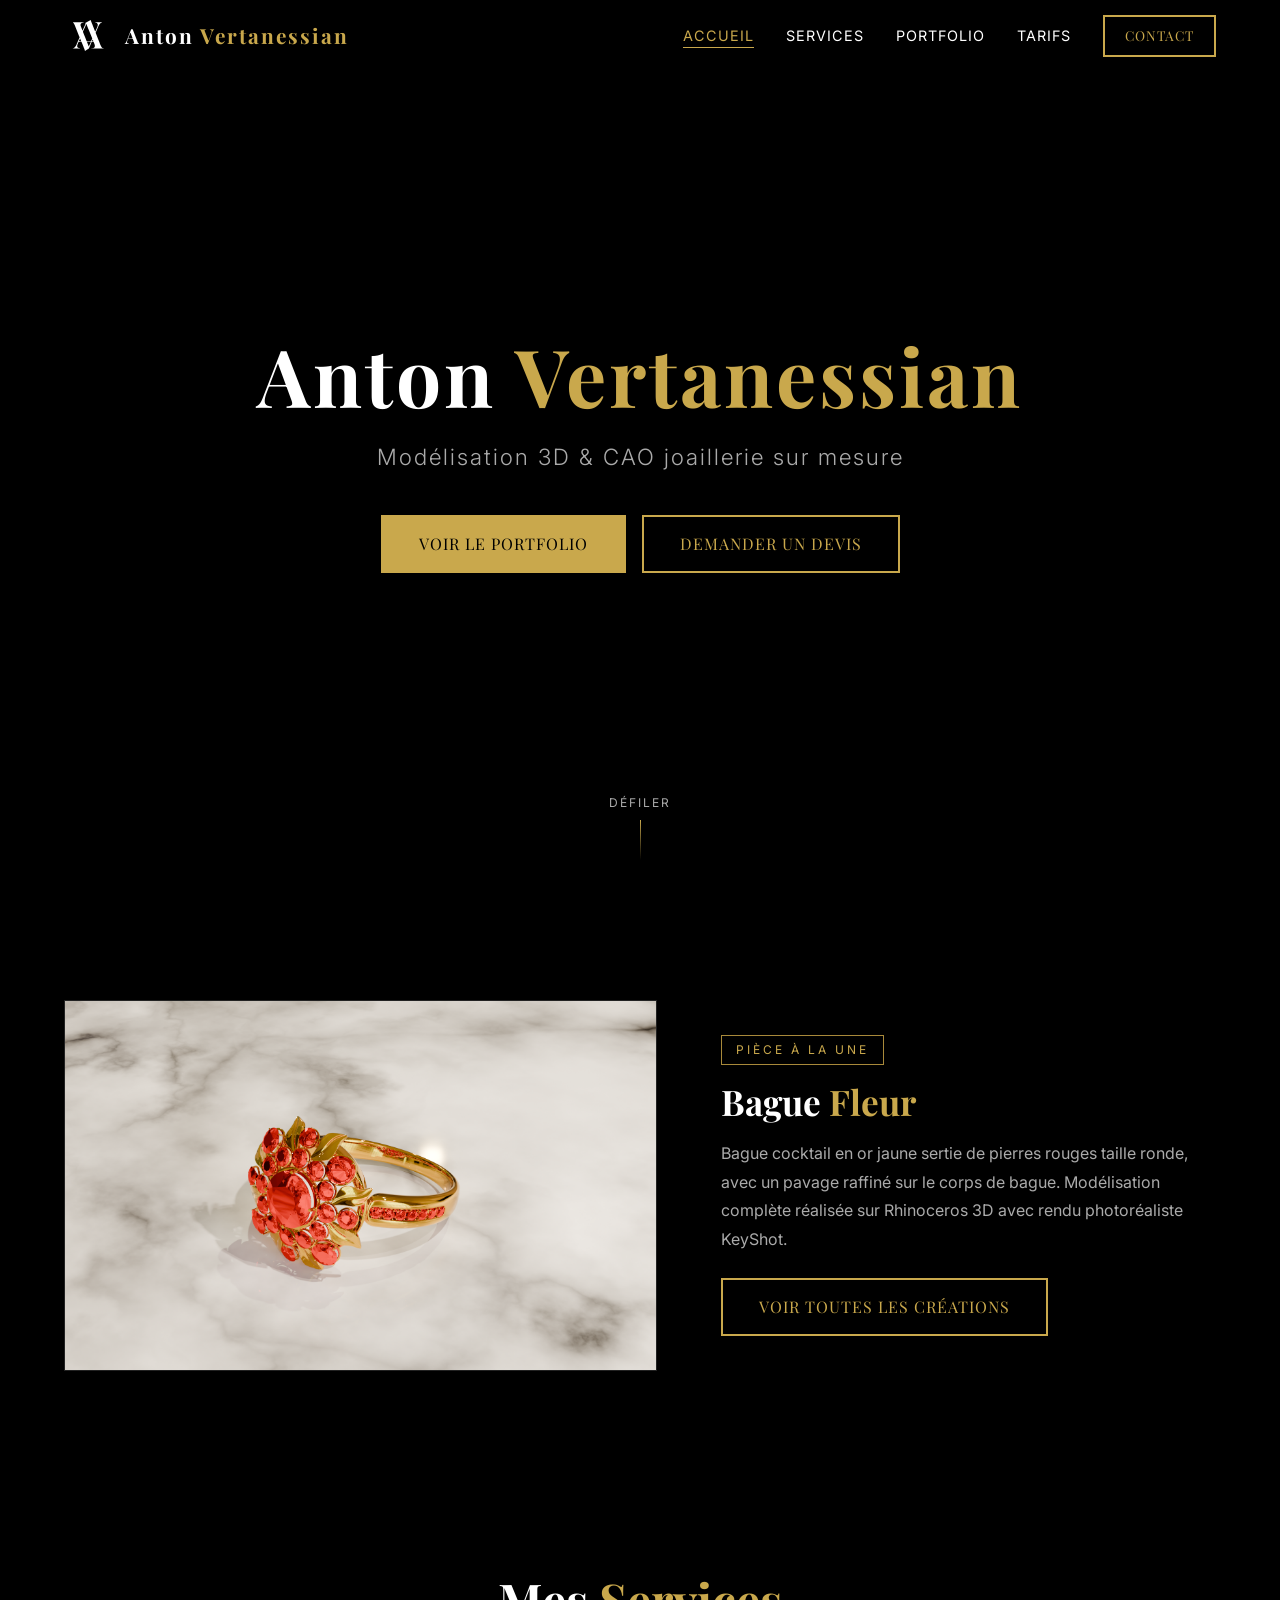
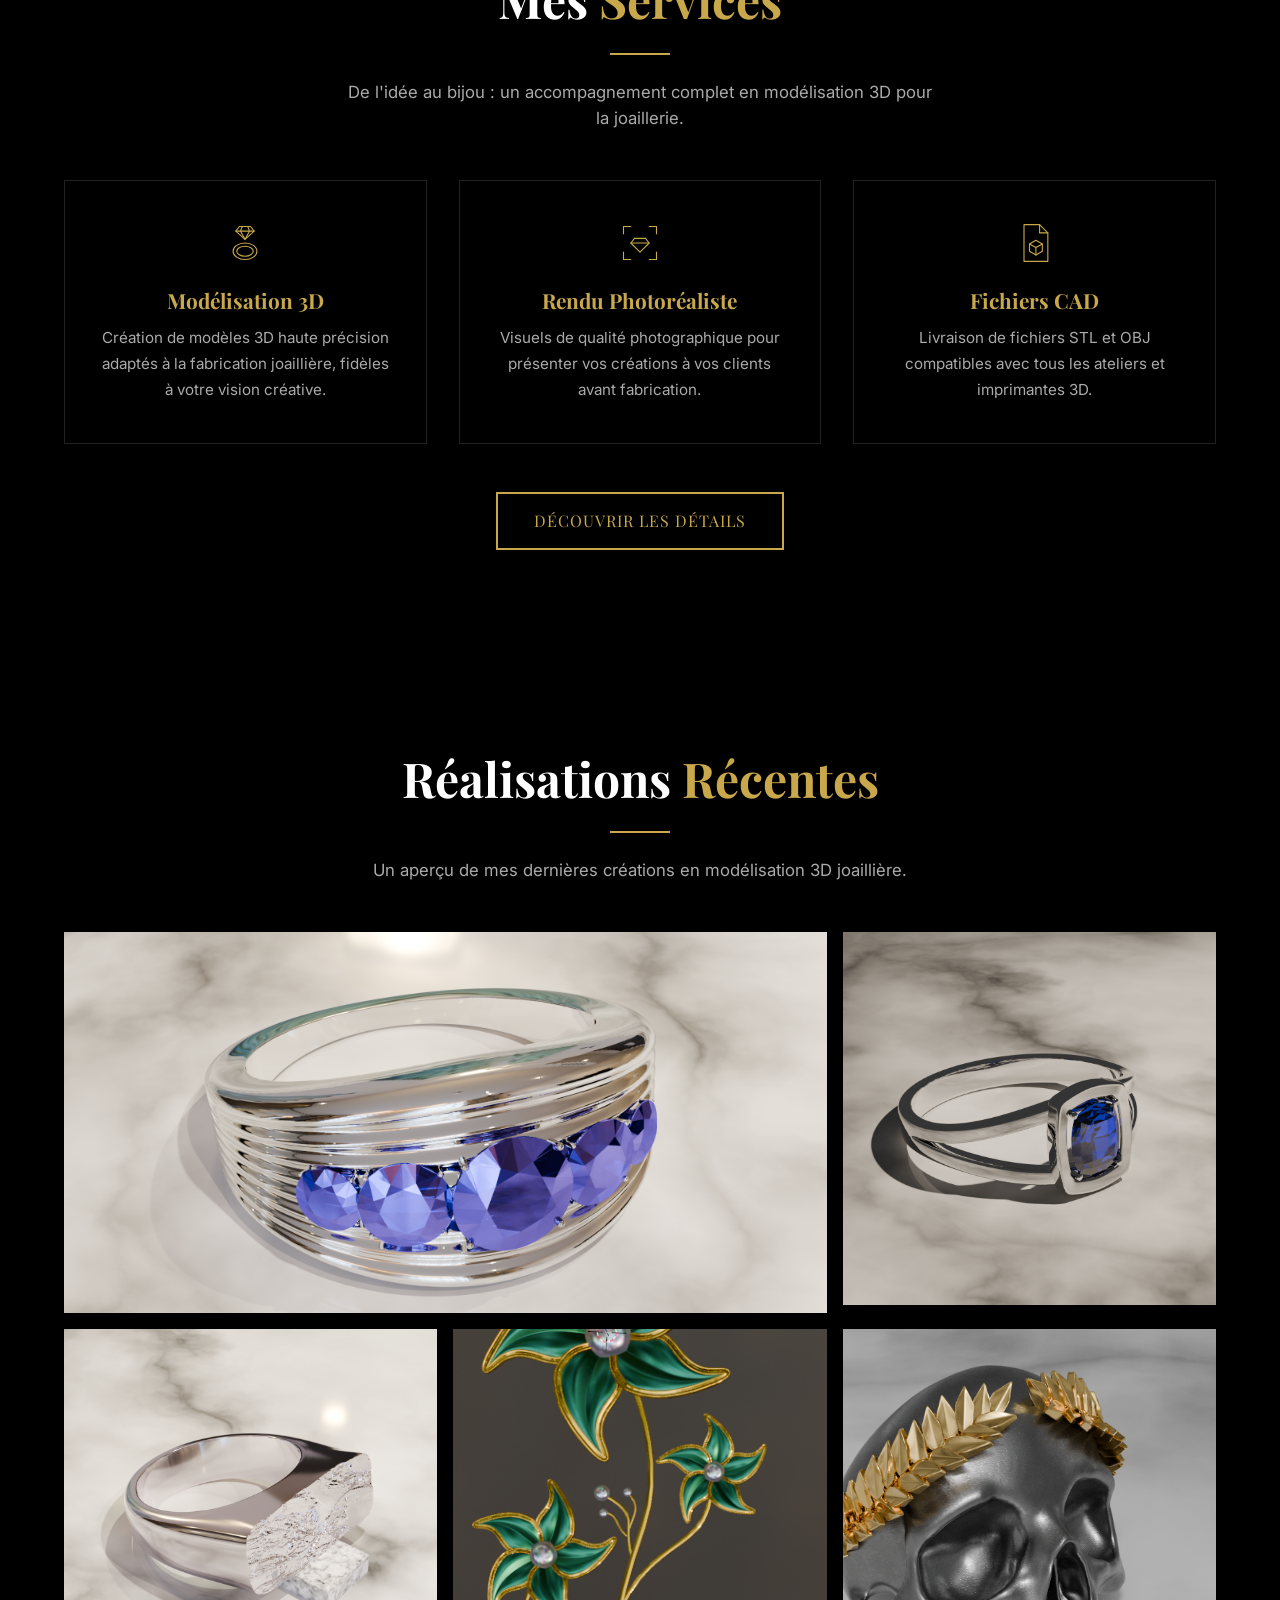
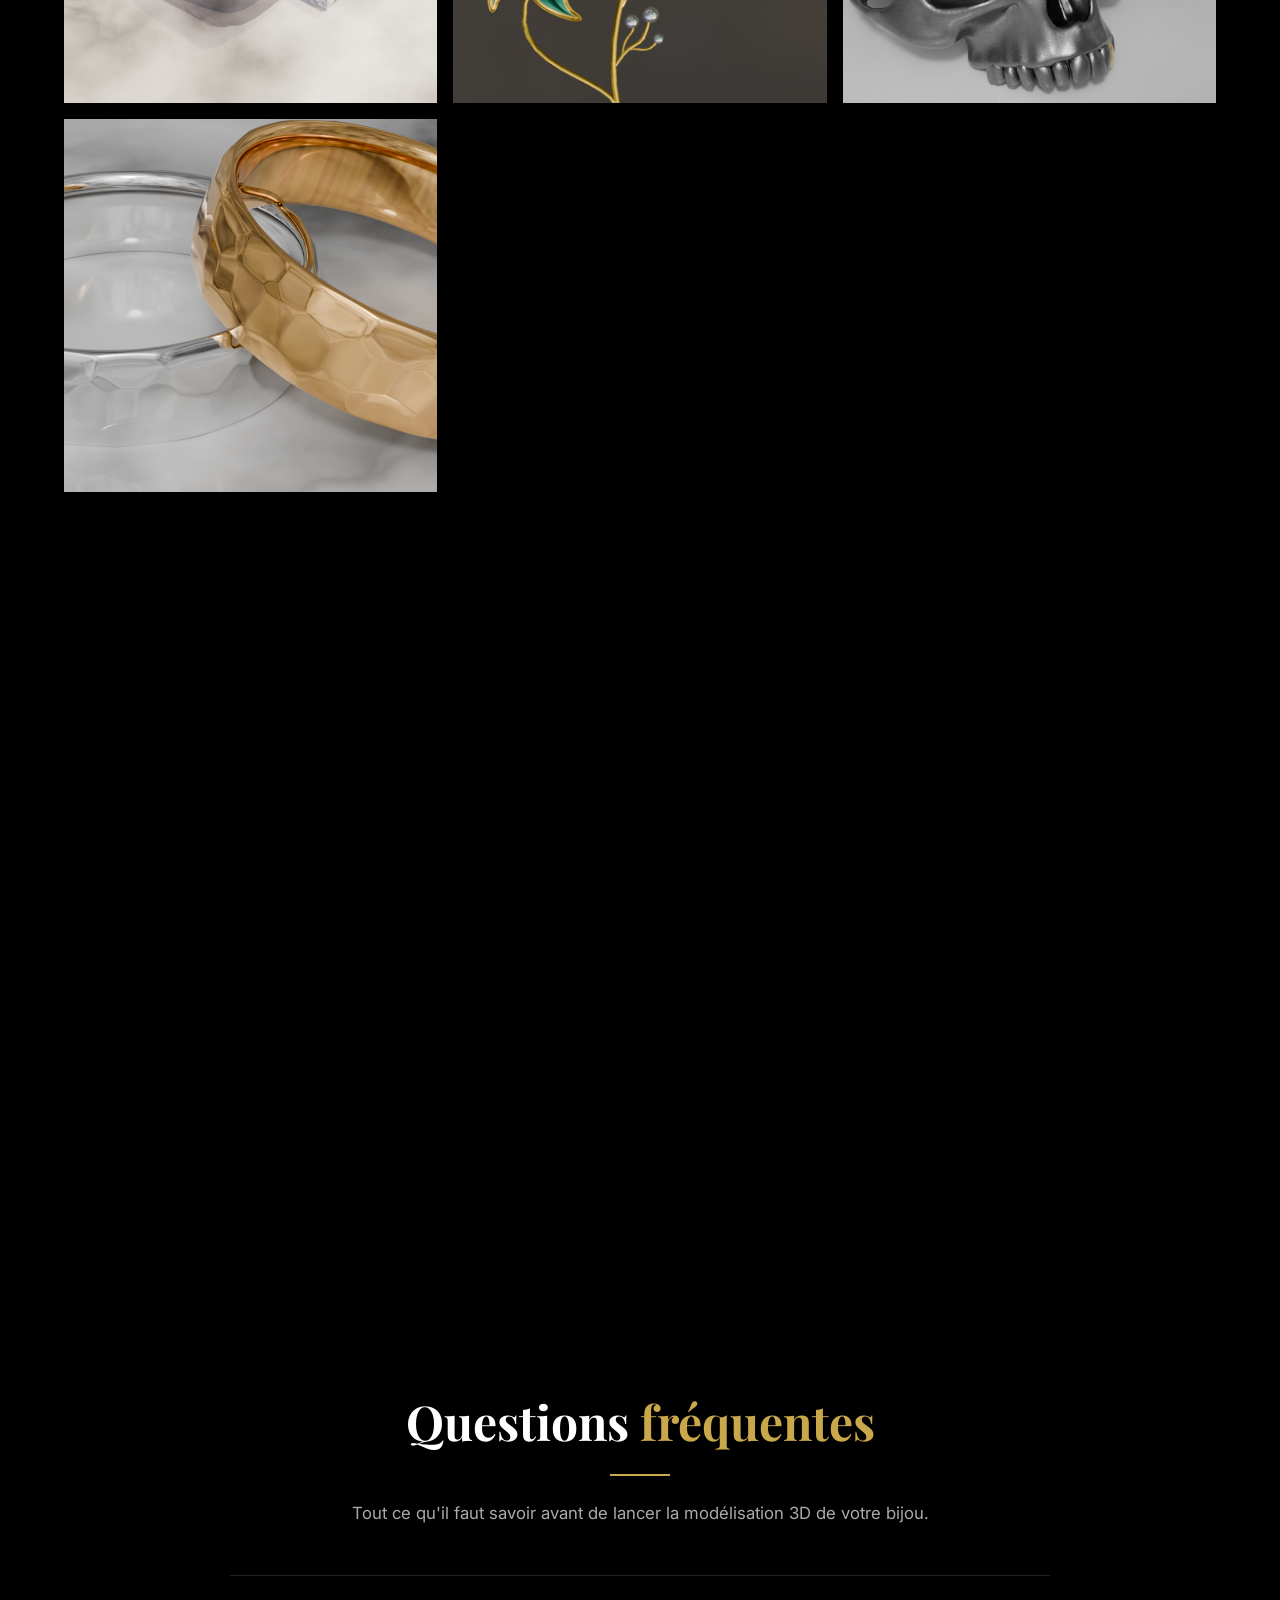
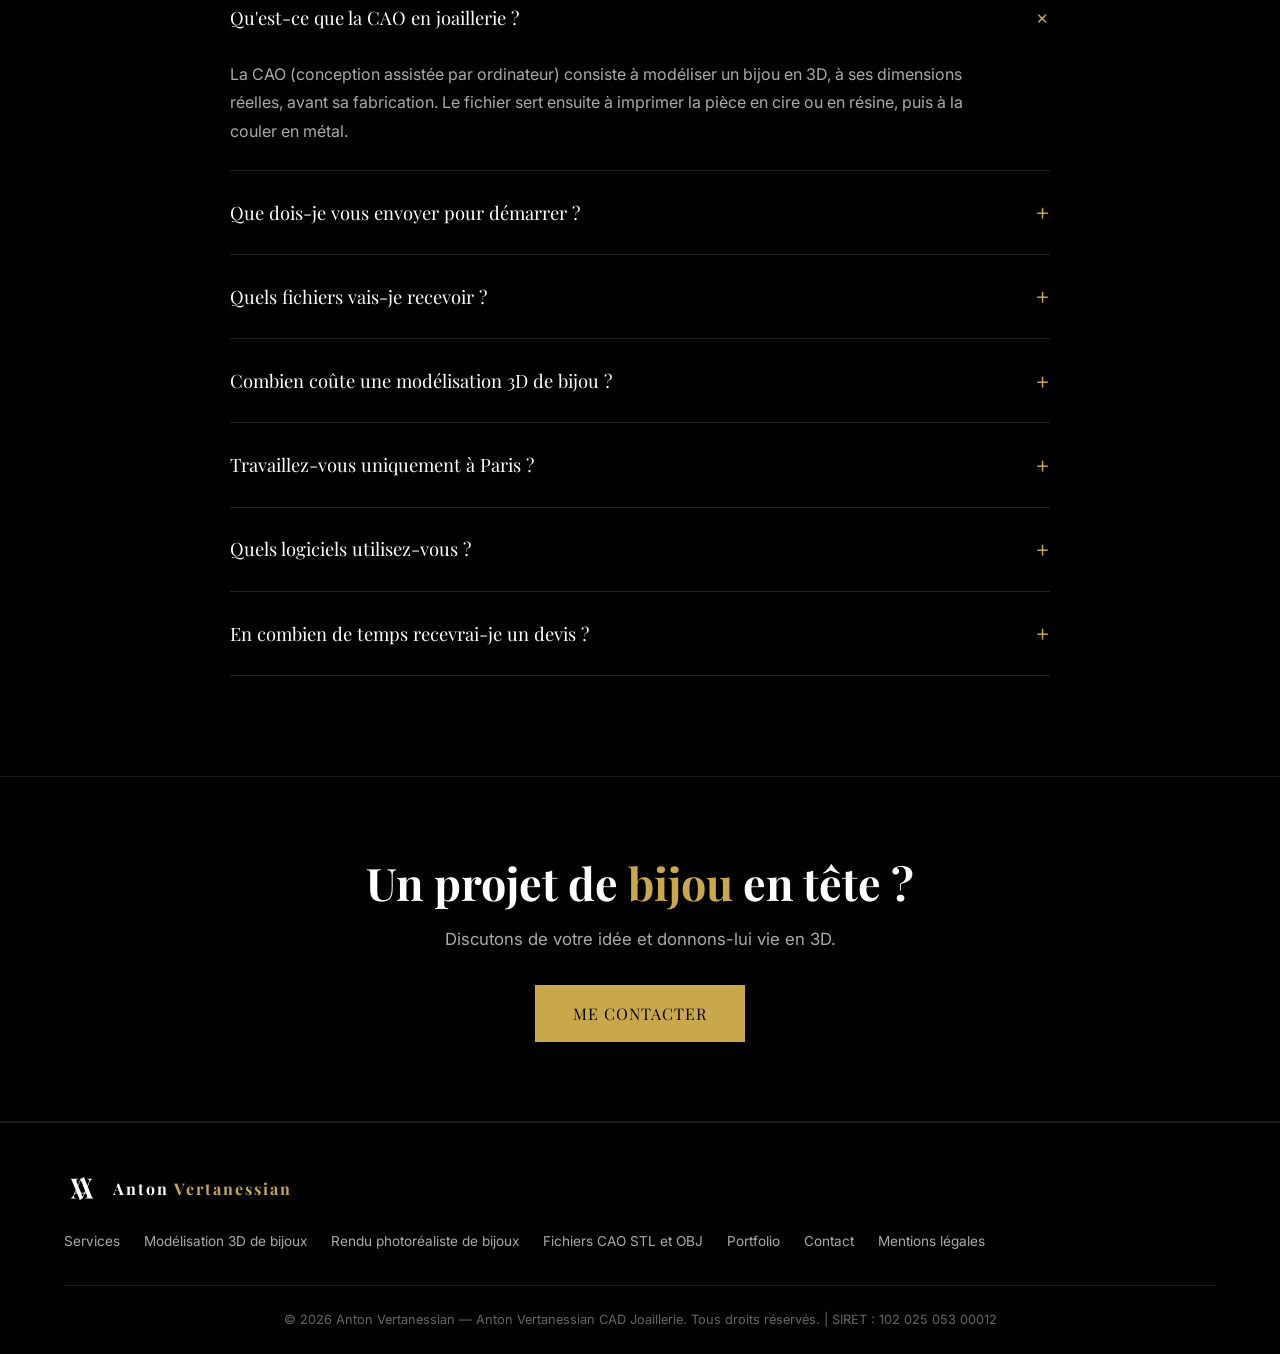
==== index.html @ 9fa57e74 "Remplace Didiland par le site Anton Vertanessian CAO joaillerie Site statique : accueil avec FAQ, pa" ====
<!DOCTYPE html>
<html lang="fr">
<head>
  <meta charset="UTF-8">
  <meta name="viewport" content="width=device-width, initial-scale=1.0">
  <title>CAO joaillerie &amp; modélisation 3D de bijoux à Paris | Anton Vertanessian</title>
  <meta name="description" content="Modeleur CAO joaillerie freelance à Paris : modélisation 3D de bagues et bijoux sur Rhino, rendus photoréalistes, fichiers STL prêts pour l'impression 3D et la fonte. Devis gratuit sous 24 h.">
  <meta name="robots" content="index, follow, max-image-preview:large">
  <link rel="canonical" href="https://didiland.dpdns.org/">
  <meta name="author" content="Anton Vertanessian">
  <meta name="theme-color" content="#000000">
  <meta property="og:type" content="website">
  <meta property="og:locale" content="fr_FR">
  <meta property="og:site_name" content="Anton Vertanessian CAD Joaillerie">
  <meta property="og:title" content="CAO joaillerie &amp; modélisation 3D de bijoux à Paris | Anton Vertanessian">
  <meta property="og:description" content="Modeleur CAO joaillerie freelance à Paris : modélisation 3D de bagues et bijoux sur Rhino, rendus photoréalistes, fichiers STL prêts pour l'impression 3D et la fonte. Devis gratuit sous 24 h.">
  <meta property="og:url" content="https://didiland.dpdns.org/">
  <meta property="og:image" content="https://didiland.dpdns.org/images/fleur.png">
  <meta property="og:image:alt" content="Bague Fleur en or jaune modélisée en CAO joaillerie">
  <meta name="twitter:card" content="summary_large_image">
  <script type="application/ld+json">{"@context": "https://schema.org", "@type": "ProfessionalService", "@id": "https://didiland.dpdns.org/#business", "name": "Anton Vertanessian CAD Joaillerie", "alternateName": ["Anton Vertanessian", "CAO joaillerie Anton Vertanessian"], "description": "Modeleur CAO joaillerie freelance à Paris : modélisation 3D de bagues et bijoux sur Rhino, rendus photoréalistes, fichiers STL prêts pour l'impression 3D et la fonte. Devis gratuit sous 24 h.", "url": "https://didiland.dpdns.org/", "logo": "https://didiland.dpdns.org/images/Logo.svg", "image": "https://didiland.dpdns.org/images/fleur.png", "email": "anton.chebab@gmail.com", "telephone": "+33769051345", "address": {"@type": "PostalAddress", "addressLocality": "Paris", "addressRegion": "Île-de-France", "addressCountry": "FR"}, "areaServed": [{"@type": "City", "name": "Paris"}, {"@type": "AdministrativeArea", "name": "Île-de-France"}, {"@type": "Country", "name": "France"}], "openingHoursSpecification": [{"@type": "OpeningHoursSpecification", "dayOfWeek": ["Monday", "Tuesday", "Wednesday", "Thursday", "Friday", "Saturday"], "opens": "09:00", "closes": "19:00"}], "founder": {"@type": "Person", "name": "Anton Vertanessian", "jobTitle": "Modeleur CAO joaillerie"}, "knowsAbout": ["CAO joaillerie", "Modélisation 3D de bijoux", "Rhinoceros 3D", "KeyShot", "Rendu photoréaliste", "Fichiers STL pour impression 3D", "Fonte à la cire perdue", "Serti griffes", "Serti pavé", "Serti clos"], "hasOfferCatalog": {"@type": "OfferCatalog", "name": "Services de CAO joaillerie", "itemListElement": [{"@type": "Offer", "itemOffered": {"@type": "Service", "name": "Modélisation 3D de bijoux", "description": "Modèles 3D haute précision adaptés à la fabrication joaillière."}}, {"@type": "Offer", "itemOffered": {"@type": "Service", "name": "Rendu photoréaliste de bijoux", "description": "Visuels de qualité photographique avant fabrication."}}, {"@type": "Offer", "itemOffered": {"@type": "Service", "name": "Fichiers CAO STL et OBJ", "description": "Fichiers prêts pour impression 3D cire / résine et la fonte."}}]}}</script>
  <script type="application/ld+json">{"@context": "https://schema.org", "@type": "WebSite", "@id": "https://didiland.dpdns.org/#website", "name": "Anton Vertanessian", "url": "https://didiland.dpdns.org/", "inLanguage": "fr-FR", "publisher": {"@id": "https://didiland.dpdns.org/#business"}}</script>
  <link rel="preconnect" href="https://fonts.googleapis.com">
  <link href="https://fonts.googleapis.com/css2?family=Playfair+Display:wght@400;700&family=Inter:wght@300;400;500;600&display=swap" rel="stylesheet">
  <link rel="icon" type="image/svg+xml" href="images/Logo.svg">
  <link rel="stylesheet" href="style.css?v=4">
  <script type="application/ld+json">{"@context": "https://schema.org", "@type": "FAQPage", "mainEntity": [{"@type": "Question", "name": "Qu'est-ce que la CAO en joaillerie ?", "acceptedAnswer": {"@type": "Answer", "text": "La CAO (conception assistée par ordinateur) consiste à modéliser un bijou en 3D, à ses dimensions réelles, avant sa fabrication. Le fichier sert ensuite à imprimer la pièce en cire ou en résine, puis à la couler en métal."}}, {"@type": "Question", "name": "Que dois-je vous envoyer pour démarrer ?", "acceptedAnswer": {"@type": "Answer", "text": "Un croquis, des photos d'inspiration ou une description de la pièce, avec si possible le tour de doigt, les dimensions des pierres et le métal souhaité."}}, {"@type": "Question", "name": "Quels fichiers vais-je recevoir ?", "acceptedAnswer": {"@type": "Answer", "text": "Des fichiers STL, pour l'impression 3D et la fonte, et OBJ, pour le rendu et la visualisation. Ils sont vérifiés et inclus avec chaque modélisation."}}, {"@type": "Question", "name": "Combien coûte une modélisation 3D de bijou ?", "acceptedAnswer": {"@type": "Answer", "text": "Les prix sont indicatifs : à partir de 40 € pour un solitaire simple, 50 € pour un pendentif, 130 – 150 € pour un bracelet tennis. Le rendu photoréaliste est à +20 €. Voir la grille complète."}}, {"@type": "Question", "name": "Travaillez-vous uniquement à Paris ?", "acceptedAnswer": {"@type": "Answer", "text": "Je suis basé à Paris et je travaille avec des joailliers, ateliers et créateurs partout en France : tout se fait à distance, par email et téléphone."}}, {"@type": "Question", "name": "Quels logiciels utilisez-vous ?", "acceptedAnswer": {"@type": "Answer", "text": "Rhinoceros 3D et ZBrush pour la modélisation, KeyShot et V-Ray pour les rendus photoréalistes."}}, {"@type": "Question", "name": "En combien de temps recevrai-je un devis ?", "acceptedAnswer": {"@type": "Answer", "text": "Je réponds sous 24 h, du lundi au samedi, avec un devis gratuit et personnalisé."}}]}</script>
</head>
<body>

  <!-- NAVBAR -->
  <nav class="navbar">
    <div class="container">
      <a href="index.html" class="logo"><img src="images/Logo.svg" alt="AV Logo" class="logo-img"><span class="logo-text">Anton <span>Vertanessian</span></span></a>
      <ul class="nav-links">
        <li><a href="index.html">Accueil</a></li>
        <li><a href="services.html">Services</a></li>
        <li><a href="portfolio.html">Portfolio</a></li>
        <li><a href="services.html#tarifs">Tarifs</a></li>
        <li><a href="contact.html" class="btn" style="padding:8px 20px;font-size:.85rem">Contact</a></li>
      </ul>
      <div class="hamburger">
        <span></span><span></span><span></span>
      </div>
    </div>
  </nav>

  <!-- HERO -->
  <section class="hero">
    <div class="hero-bg"></div>
    <div class="hero-particles"></div>
    <div class="hero-content">
      <h1>
        <span class="line">Anton <span class="gold">Vertanessian</span></span>
        <span class="tagline">Modélisation 3D &amp; CAO joaillerie sur mesure</span>
      </h1>
      <div style="display:flex;gap:1rem;justify-content:center;flex-wrap:wrap">
        <a href="portfolio.html" class="btn btn-fill">Voir le portfolio</a>
        <a href="contact.html" class="btn">Demander un devis</a>
      </div>
    </div>
    <div class="hero-scroll">
      Défiler
      <span></span>
    </div>
  </section>

  <!-- FEATURED PIECE -->
  <section class="section">
    <div class="container">
      <div class="featured-piece reveal">
        <div class="featured-img">
          <img src="images/fleur.png" alt="Bague Fleur — Or jaune et pierres rouges" loading="lazy">
        </div>
        <div class="featured-content">
          <span class="featured-label">Pièce à la une</span>
          <h2>Bague <span class="gold">Fleur</span></h2>
          <p>Bague cocktail en or jaune sertie de pierres rouges taille ronde, avec un pavage raffiné sur le corps de bague. Modélisation complète réalisée sur Rhinoceros 3D avec rendu photoréaliste KeyShot.</p>
          <a href="portfolio.html" class="btn" style="margin-top:1.5rem">Voir toutes les créations</a>
        </div>
      </div>
    </div>
  </section>

  <!-- SERVICES PREVIEW -->
  <section class="section" style="background:var(--bg-light)">
    <div class="container">
      <h2 class="section-title reveal">Mes <span class="gold">Services</span></h2>
      <div class="divider reveal"></div>
      <p class="section-subtitle reveal">De l'idée au bijou : un accompagnement complet en modélisation 3D pour la joaillerie.</p>

      <div class="services-grid">
        <div class="service-card reveal">
          <div class="icon"><svg viewBox="0 0 48 48" aria-hidden="true"><path d="M18 6h12l4 5-10 9-10-9z"/><path d="M14 11h20M21 6l-2 5 5 9 5-9-2-5"/><ellipse cx="24" cy="33" rx="13" ry="9"/><ellipse cx="24" cy="33" rx="9" ry="5.5"/></svg></div>
          <h3><a href="modelisation-3d-bijoux.html">Modélisation 3D</a></h3>
          <p>Création de modèles 3D haute précision adaptés à la fabrication joaillière, fidèles à votre vision créative.</p>
        </div>
        <div class="service-card reveal">
          <div class="icon"><svg viewBox="0 0 48 48" aria-hidden="true"><path d="M6 14V6h8M34 6h8v8M42 34v8h-8M14 42H6v-8"/><path d="M18 19h12l4 5-10 10-10-10z"/><path d="M14 24h20"/></svg></div>
          <h3><a href="rendu-photorealiste-bijoux.html">Rendu Photoréaliste</a></h3>
          <p>Visuels de qualité photographique pour présenter vos créations à vos clients avant fabrication.</p>
        </div>
        <div class="service-card reveal">
          <div class="icon"><svg viewBox="0 0 48 48" aria-hidden="true"><path d="M12 4h17l9 9v31H12z"/><path d="M29 4v9h9"/><path d="M25 21l7 4v8l-7 4-7-4v-8z"/><path d="M18 25l7 4 7-4M25 29v8"/></svg></div>
          <h3><a href="fichiers-cao-stl-bijoux.html">Fichiers CAD</a></h3>
          <p>Livraison de fichiers STL et OBJ compatibles avec tous les ateliers et imprimantes 3D.</p>
        </div>
      </div>

      <div style="text-align:center;margin-top:3rem" class="reveal">
        <a href="services.html" class="btn">Découvrir les détails</a>
      </div>
    </div>
  </section>

  <!-- PORTFOLIO PREVIEW — Best renders -->
  <section class="section">
    <div class="container">
      <h2 class="section-title reveal">Réalisations <span class="gold">Récentes</span></h2>
      <div class="divider reveal"></div>
      <p class="section-subtitle reveal">Un aperçu de mes dernières créations en modélisation 3D joaillière.</p>

      <div class="portfolio-grid portfolio-grid--home">
        <div class="portfolio-item portfolio-item--wide reveal">
          <img src="images/stries Anneau.png" alt="Bague Stries — Argent et tanzanites" loading="lazy">
          <div class="overlay"><h4>Bague Stries — Tanzanites</h4></div>
        </div>
        <div class="portfolio-item reveal">
          <img src="images/Anneau2.png" alt="Bague Solitaire — Saphir bleu" loading="lazy">
          <div class="overlay"><h4>Solitaire Saphir</h4></div>
        </div>
        <div class="portfolio-item reveal">
          <img src="images/rock.png" alt="Bague Rock — Texture brute" loading="lazy">
          <div class="overlay"><h4>Bague Rock</h4></div>
        </div>
        <div class="portfolio-item reveal">
          <img src="images/BO.PNG" alt="Broche Florale — Or et émail vert" loading="lazy">
          <div class="overlay"><h4>Broche Florale Or</h4></div>
        </div>
        <div class="portfolio-item reveal">
          <img src="images/Big E.PNG" alt="Crâne Laurier — Sculpture et or" loading="lazy">
          <div class="overlay"><h4>Crâne Laurier d'Or</h4></div>
        </div>
        <div class="portfolio-item reveal">
          <img src="images/bague forge.PNG" alt="Bagues Forge — Or et argent martelé" loading="lazy">
          <div class="overlay"><h4>Bagues Forge</h4></div>
        </div>
      </div>

      <div style="text-align:center;margin-top:3rem" class="reveal">
        <a href="portfolio.html" class="btn btn-fill">Voir tout le portfolio</a>
      </div>
    </div>
  </section>

  <!-- PROCESS -->
  <section class="section" style="background:var(--bg-light)">
    <div class="container">
      <h2 class="section-title reveal">Mon <span class="gold">Processus</span></h2>
      <div class="divider reveal"></div>
      <div class="process-steps">
        <div class="process-step reveal">
          <div class="process-number">01</div>
          <h3>Échange & Brief</h3>
          <p>Discussion autour de votre projet, croquis, références d'inspiration et contraintes techniques.</p>
        </div>
        <div class="process-step reveal">
          <div class="process-number">02</div>
          <h3>Modélisation CAD</h3>
          <p>Création du modèle 3D avec précision millimétrique sur Rhinoceros 3D.</p>
        </div>
        <div class="process-step reveal">
          <div class="process-number">03</div>
          <h3>Rendu & Validation</h3>
          <p>Visuels photoréalistes pour validation avant passage en production.</p>
        </div>
        <div class="process-step reveal">
          <div class="process-number">04</div>
          <h3>Livraison Fichiers</h3>
          <p>Fichiers STL et OBJ prêts pour l'impression 3D et la fonte.</p>
        </div>
      </div>
    </div>
  </section>

  <!-- FAQ -->
  <section class="section">
    <div class="container">
      <h2 class="section-title reveal">Questions <span class="gold">fréquentes</span></h2>
      <div class="divider reveal"></div>
      <p class="section-subtitle reveal">Tout ce qu'il faut savoir avant de lancer la modélisation 3D de votre bijou.</p>
      <div class="faq reveal">
        <details class="faq-item" open>
          <summary>Qu'est-ce que la CAO en joaillerie ?</summary>
          <p>La CAO (conception assistée par ordinateur) consiste à modéliser un bijou en 3D, à ses dimensions réelles, avant sa fabrication. Le fichier sert ensuite à imprimer la pièce en cire ou en résine, puis à la couler en métal.</p>
        </details>
        <details class="faq-item">
          <summary>Que dois-je vous envoyer pour démarrer ?</summary>
          <p>Un croquis, des photos d'inspiration ou une description de la pièce, avec si possible le tour de doigt, les dimensions des pierres et le métal souhaité.</p>
        </details>
        <details class="faq-item">
          <summary>Quels fichiers vais-je recevoir ?</summary>
          <p>Des fichiers STL, pour l'impression 3D et la fonte, et OBJ, pour le rendu et la visualisation. Ils sont vérifiés et inclus avec chaque modélisation.</p>
        </details>
        <details class="faq-item">
          <summary>Combien coûte une modélisation 3D de bijou ?</summary>
          <p>Les prix sont indicatifs : à partir de 40 € pour un solitaire simple, 50 € pour un pendentif, 130 – 150 € pour un bracelet tennis. Le rendu photoréaliste est à +20 €. <a class="gold" href="services.html#tarifs">Voir la grille complète</a>.</p>
        </details>
        <details class="faq-item">
          <summary>Travaillez-vous uniquement à Paris ?</summary>
          <p>Je suis basé à Paris et je travaille avec des joailliers, ateliers et créateurs partout en France : tout se fait à distance, par email et téléphone.</p>
        </details>
        <details class="faq-item">
          <summary>Quels logiciels utilisez-vous ?</summary>
          <p>Rhinoceros 3D et ZBrush pour la modélisation, KeyShot et V-Ray pour les rendus photoréalistes.</p>
        </details>
        <details class="faq-item">
          <summary>En combien de temps recevrai-je un devis ?</summary>
          <p>Je réponds sous 24 h, du lundi au samedi, avec un devis gratuit et personnalisé.</p>
        </details>
      </div>
    </div>
  </section>

  <!-- CTA -->
  <section class="cta-banner">
    <div class="container">
      <h2 class="reveal">Un projet de <span class="gold">bijou</span> en tête ?</h2>
      <p class="reveal">Discutons de votre idée et donnons-lui vie en 3D.</p>
      <a href="contact.html" class="btn btn-fill reveal">Me contacter</a>
    </div>
  </section>

  <!-- FOOTER -->
  <footer class="footer">
    <div class="container">
      <div class="footer-content">
        <a href="index.html" class="logo"><img src="images/Logo.svg" alt="AV Logo" class="logo-img"><span class="logo-text">Anton <span>Vertanessian</span></span></a>
        <div class="footer-links">
          <a href="services.html">Services</a>
          <a href="modelisation-3d-bijoux.html">Modélisation 3D de bijoux</a>
          <a href="rendu-photorealiste-bijoux.html">Rendu photoréaliste de bijoux</a>
          <a href="fichiers-cao-stl-bijoux.html">Fichiers CAO STL et OBJ</a>
          <a href="portfolio.html">Portfolio</a>
          <a href="contact.html">Contact</a>
          <a href="mentions-legales.html">Mentions légales</a>
        </div>
      </div>
      <div class="footer-bottom">
        &copy; 2026 Anton Vertanessian — Anton Vertanessian CAD Joaillerie. Tous droits réservés. | SIRET : 102 025 053 00012
      </div>
    </div>
  </footer>

  <!-- Marker for dynamic homepage rendering -->
  <div id="homepage-dynamic" style="display:none"></div>
  <script src="data/site-data.js?v=4"></script>
  <script src="script.js?v=4"></script>
</body>
</html>
---- style.css ----
/* ===== RESET & BASE ===== */
*,*::before,*::after{margin:0;padding:0;box-sizing:border-box}
:root{
  --bg:#000;--bg-light:#000;--bg-card:#000;
  --gold:#c9a84c;--gold-light:#e2c87a;--gold-dark:#a8893a;
  --white:#fff;--gray:#aaa;--gray-dark:#666;
  --font-serif:'Playfair Display',Georgia,'Times New Roman',serif;
  --font-sans:'Inter','Segoe UI',system-ui,sans-serif;
  --nav-h:72px;--max-w:1200px;
  --transition:.35s cubic-bezier(.4,0,.2,1);
}
html{scroll-behavior:smooth;font-size:16px}
body{background:var(--bg);color:var(--white);font-family:var(--font-sans);line-height:1.6;overflow-x:hidden}
a{color:inherit;text-decoration:none}
ul{list-style:none}
img{max-width:100%;display:block}
h1,h2,h3,h4{font-family:var(--font-serif);font-weight:700;line-height:1.2}

/* ===== UTILITIES ===== */
.container{width:90%;max-width:var(--max-w);margin:0 auto}
.section{padding:100px 0}
.section-title{font-size:clamp(2rem,5vw,3rem);text-align:center;margin-bottom:1rem}
.section-subtitle{text-align:center;color:var(--gray);max-width:600px;margin:0 auto 3rem;font-size:1.05rem}
.gold{color:var(--gold)}
.btn{display:inline-block;padding:14px 36px;border:2px solid var(--gold);color:var(--gold);font-family:var(--font-serif);font-size:1rem;letter-spacing:1px;text-transform:uppercase;transition:var(--transition);cursor:pointer;background:transparent;border-radius:0}
.btn:hover{background:var(--gold);color:var(--bg)}
.btn-fill{background:var(--gold);color:var(--bg)}
.btn-fill:hover{background:var(--gold-light)}
.divider{width:60px;height:2px;background:var(--gold);margin:1.5rem auto}

/* ===== SCROLL ANIMATIONS ===== */
.reveal{opacity:0;transform:translateY(40px);transition:opacity .8s ease,transform .8s ease}
.reveal.visible{opacity:1;transform:translateY(0)}
.reveal-left{opacity:0;transform:translateX(-40px);transition:opacity .8s ease,transform .8s ease}
.reveal-left.visible{opacity:1;transform:translateX(0)}
.reveal-right{opacity:0;transform:translateX(40px);transition:opacity .8s ease,transform .8s ease}
.reveal-right.visible{opacity:1;transform:translateX(0)}

/* ===== NAVBAR ===== */
.navbar{position:fixed;top:0;left:0;width:100%;height:var(--nav-h);z-index:1000;transition:background .4s,box-shadow .4s}
.navbar.scrolled{background:#000;box-shadow:0 2px 20px rgba(0,0,0,.5)}
.navbar .container{display:flex;align-items:center;justify-content:space-between;height:100%}
.logo{display:flex;align-items:center;gap:.8rem}
.logo-img{height:48px;width:auto;filter:invert(1) brightness(2)}
.logo-text{font-family:var(--font-serif);font-size:1.3rem;font-weight:700;color:var(--white);letter-spacing:2px}
.logo-text span{color:var(--gold)}
.footer .logo-img{height:36px}
.footer .logo-text{font-size:1rem}
.nav-links{display:flex;gap:2rem;align-items:center}
.nav-links a{font-size:.9rem;letter-spacing:1px;text-transform:uppercase;position:relative;padding:4px 0;transition:color var(--transition)}
.nav-links a::after{content:'';position:absolute;bottom:0;left:0;width:0;height:1px;background:var(--gold);transition:width var(--transition)}
.nav-links a:hover,.nav-links a.active{color:var(--gold)}
.nav-links a:hover::after,.nav-links a.active::after{width:100%}

/* Hamburger */
.hamburger{display:none;flex-direction:column;gap:5px;cursor:pointer;padding:4px;z-index:1001}
.hamburger span{display:block;width:26px;height:2px;background:var(--white);transition:var(--transition)}
.hamburger.open span:nth-child(1){transform:rotate(45deg) translate(5px,5px)}
.hamburger.open span:nth-child(2){opacity:0}
.hamburger.open span:nth-child(3){transform:rotate(-45deg) translate(5px,-5px)}

/* ===== HERO ===== */
.hero{position:relative;height:100vh;min-height:600px;display:flex;align-items:center;justify-content:center;text-align:center;overflow:hidden}
.hero-bg{position:absolute;inset:0;background:var(--bg);z-index:0}
.hero-particles{position:absolute;inset:0;overflow:hidden;z-index:1}
.hero-particle{position:absolute;width:2px;height:2px;background:var(--gold);border-radius:50%;opacity:0;animation:float-up linear infinite}
@keyframes float-up{0%{opacity:0;transform:translateY(100vh)}10%{opacity:.6}90%{opacity:.6}100%{opacity:0;transform:translateY(-10vh)}}
.hero-content{position:relative;z-index:2}
.hero-content h1{font-size:clamp(2.5rem,7vw,5rem);margin-bottom:0;letter-spacing:3px}
.hero-content h1 .line{display:block}
.hero-content .tagline{display:block;font-family:var(--font-sans);font-size:clamp(1rem,2.5vw,1.4rem);color:var(--gray);margin:1rem 0 2.5rem;font-weight:300;letter-spacing:2px;line-height:1.6}
.hero-scroll{position:absolute;bottom:40px;left:50%;transform:translateX(-50%);z-index:2;display:flex;flex-direction:column;align-items:center;gap:8px;color:var(--gray);font-size:.75rem;letter-spacing:2px;text-transform:uppercase;animation:bounce 2s infinite}
.hero-scroll span{width:1px;height:40px;background:linear-gradient(to bottom,var(--gold),transparent)}
@keyframes bounce{0%,100%{transform:translateX(-50%) translateY(0)}50%{transform:translateX(-50%) translateY(8px)}}

/* ===== FEATURED PIECE (index) ===== */
.featured-piece{display:grid;grid-template-columns:1.2fr 1fr;gap:4rem;align-items:center}
.featured-img{position:relative;overflow:hidden;border:1px solid #222;aspect-ratio:16/10}
.featured-img img{width:100%;height:100%;object-fit:cover;transition:transform .8s ease}
.featured-img:hover img{transform:scale(1.04)}
.featured-label{display:inline-block;font-size:.75rem;letter-spacing:3px;text-transform:uppercase;color:var(--gold);border:1px solid var(--gold-dark);padding:4px 14px;margin-bottom:1rem}
.featured-content h2{font-size:2.2rem;margin-bottom:1rem}
.featured-content p{color:var(--gray);line-height:1.8}

/* ===== PROCESS STEPS (index) ===== */
.process-steps{display:grid;grid-template-columns:repeat(4,1fr);gap:2rem;margin-top:3rem}
.process-step{text-align:center;padding:2rem 1.5rem}
.process-number{font-family:var(--font-serif);font-size:2.5rem;color:var(--gold);opacity:.4;margin-bottom:.8rem;font-weight:700}
.process-step h3{font-size:1.1rem;margin-bottom:.6rem}
.process-step p{color:var(--gray);font-size:.9rem;line-height:1.6}

/* ===== SERVICES CARDS ===== */
.services-grid{display:grid;grid-template-columns:repeat(auto-fit,minmax(260px,1fr));gap:2rem}
.service-card{background:var(--bg-card);border:1px solid #222;padding:2.5rem 2rem;text-align:center;transition:var(--transition);position:relative;overflow:hidden}
.service-card::before{content:'';position:absolute;top:0;left:0;width:100%;height:2px;background:var(--gold);opacity:0;transition:opacity var(--transition)}
.service-card:hover{transform:translateY(-6px);border-color:var(--gold-dark)}
.service-card:hover::before{opacity:1}
.service-card .icon{display:flex;justify-content:center;margin-bottom:1.4rem;color:var(--gold)}
.service-card .icon svg,.contact-item .icon svg{width:44px;height:44px;fill:none;stroke:currentColor;stroke-width:1.2;stroke-linejoin:round;stroke-linecap:round}
.contact-item .icon svg{width:22px;height:22px;stroke-width:1.4}
.service-card h3{font-family:var(--font-serif);font-size:1.3rem;margin-bottom:.8rem;color:var(--gold)}
.service-card p{color:var(--gray);font-size:.95rem;line-height:1.7}

/* ===== SERVICES DETAIL (services.html) ===== */
.service-detail{display:grid;grid-template-columns:1fr 1fr;gap:3rem;align-items:center;margin-bottom:4rem;padding-bottom:4rem;border-bottom:1px solid #1a1a1a}
.service-detail:last-child{border-bottom:none;margin-bottom:0;padding-bottom:0}
.service-detail:nth-child(even){direction:rtl}
.service-detail:nth-child(even) > *{direction:ltr}
.service-detail-img{aspect-ratio:4/3;background:var(--bg-card);border:1px solid #222;display:flex;align-items:center;justify-content:center;overflow:hidden;position:relative}
.service-detail-img .placeholder-icon{font-size:4rem;opacity:.3}
.service-detail-content h3{font-family:var(--font-serif);font-size:1.8rem;margin-bottom:.5rem}
.service-detail-content .price{color:var(--gold);font-family:var(--font-serif);font-size:1.2rem;margin-bottom:1.2rem;display:block}
.service-detail-content p{color:var(--gray);margin-bottom:1rem;line-height:1.8}
.service-detail-content ul{margin:1rem 0;padding-left:0}
.service-detail-content ul li{color:var(--gray);padding:.4rem 0;padding-left:1.5rem;position:relative}
.service-detail-content ul li::before{content:'';position:absolute;left:0;top:50%;width:8px;height:1px;background:var(--gold)}

/* ===== BEFORE / AFTER (services.html) ===== */
.before-after-grid{display:flex;align-items:center;justify-content:center;gap:2rem;flex-wrap:wrap}
.before-after-item{flex:1;min-width:280px;max-width:480px;position:relative;overflow:hidden;border:1px solid #222}
.before-after-item img{width:100%;aspect-ratio:4/3;object-fit:cover;display:block}
.ba-label{position:absolute;top:1rem;left:1rem;z-index:2;font-size:.75rem;letter-spacing:2px;text-transform:uppercase;background:rgba(10,10,10,.8);border:1px solid var(--gold-dark);padding:4px 12px;color:var(--gold)}
.before-after-arrow{font-size:2.5rem;color:var(--gold);flex-shrink:0}

/* ===== PRICING TABLE ===== */
.pricing-table{max-width:750px;margin:0 auto;border:1px solid #222;background:var(--bg-card);overflow:hidden}
.pricing-table table{width:100%;border-collapse:collapse}
.pricing-table thead th{font-family:var(--font-serif);font-size:1rem;font-weight:700;color:var(--gold);text-align:left;padding:1.2rem 2rem;border-bottom:2px solid var(--gold);letter-spacing:1px}
.pricing-table thead th:last-child{text-align:right}
.pricing-table tbody td{padding:1rem 2rem;border-bottom:1px solid rgba(201,168,76,.2);font-size:1rem;color:var(--white)}
.pricing-table tbody td:last-child{text-align:right;color:var(--gold);font-family:var(--font-serif);font-weight:700;white-space:nowrap}
.pricing-table tbody tr:last-child td{border-bottom:none}
.pricing-table tbody tr.highlight{background:rgba(201,168,76,.06)}
.pricing-table tbody tr:hover{background:rgba(201,168,76,.04)}
.pricing-option{padding:1rem 2rem;border-top:1px solid rgba(201,168,76,.2);font-size:1rem;text-align:center;color:var(--white);font-family:var(--font-sans)}
@media(max-width:600px){
  .pricing-table thead th,.pricing-table tbody td{padding:.8rem 1rem;font-size:.9rem}
  .pricing-option{padding:.8rem 1rem;font-size:.9rem}
}

/* ===== PORTFOLIO GRID ===== */
.portfolio-category{font-size:1.1rem;letter-spacing:2px;text-transform:uppercase;margin-bottom:1.5rem;padding-bottom:.8rem;border-bottom:1px solid #1a1a1a}
.portfolio-filters{display:flex;justify-content:center;flex-wrap:wrap;gap:1rem;margin-bottom:3rem}
.portfolio-filters button{background:transparent;border:1px solid #333;color:var(--gray);padding:8px 24px;font-family:var(--font-sans);font-size:.85rem;letter-spacing:1px;text-transform:uppercase;cursor:pointer;transition:var(--transition)}
.portfolio-filters button:hover,.portfolio-filters button.active{border-color:var(--gold);color:var(--gold)}
.portfolio-grid{display:grid;grid-template-columns:repeat(3,1fr);gap:1rem;margin-bottom:1rem}
.portfolio-item{position:relative;aspect-ratio:1;overflow:hidden;cursor:pointer;background:var(--bg-card)}
.portfolio-item--wide{grid-column:span 2;aspect-ratio:2/1}
.portfolio-item img{width:100%;height:100%;object-fit:cover;transition:transform .6s ease}
.portfolio-item:hover img{transform:scale(1.08)}
.portfolio-item .overlay{position:absolute;inset:0;background:linear-gradient(to top,rgba(10,10,10,.9) 0%,transparent 50%);opacity:0;transition:opacity var(--transition);display:flex;align-items:flex-end;padding:1.5rem}
.portfolio-item:hover .overlay{opacity:1}
.portfolio-item .overlay h4{font-family:var(--font-serif);font-size:1.1rem}
.portfolio-item .overlay p{color:var(--gray);font-size:.85rem;margin-top:.2rem}
.portfolio-item.hidden{display:none}

/* Home portfolio variant */
.portfolio-grid--home{grid-template-columns:repeat(3,1fr)}

/* Lightbox */
.lightbox{position:fixed;inset:0;z-index:2000;background:rgba(0,0,0,.95);display:none;align-items:center;justify-content:center;opacity:0;transition:opacity .3s}
.lightbox.active{display:flex;opacity:1}
.lightbox img{max-width:90%;max-height:85vh;object-fit:contain}
.lightbox-close{position:absolute;top:20px;right:30px;font-size:2rem;color:var(--white);cursor:pointer;transition:color var(--transition);background:none;border:none;font-family:var(--font-sans)}
.lightbox-close:hover{color:var(--gold)}
.lightbox-nav{position:absolute;top:50%;transform:translateY(-50%);font-size:2rem;color:var(--white);cursor:pointer;background:none;border:none;padding:1rem;transition:color var(--transition)}
.lightbox-nav:hover{color:var(--gold)}
.lightbox-prev{left:20px}
.lightbox-next{right:20px}

/* ===== ABOUT ===== */
.about-hero{display:grid;grid-template-columns:1fr 1.2fr;gap:4rem;align-items:center}
.about-img{aspect-ratio:3/4;background:var(--bg-card);border:1px solid #222;display:flex;align-items:center;justify-content:center;position:relative;overflow:hidden}
.about-img .placeholder-icon{font-size:5rem;opacity:.2}
.about-content h2{font-size:2.2rem;margin-bottom:.5rem}
.about-content .subtitle{color:var(--gold);font-family:var(--font-serif);margin-bottom:1.5rem;font-size:1.1rem}
.about-content p{color:var(--gray);margin-bottom:1rem;line-height:1.8}

/* ===== SHOWCASE STRIP (infinite scroll) ===== */
.showcase-strip{overflow:hidden;padding:2rem 0;background:var(--bg-light);border-top:1px solid #1a1a1a;border-bottom:1px solid #1a1a1a}
.showcase-track{display:flex;gap:1.5rem;animation:scroll-track 30s linear infinite;width:max-content}
.showcase-track img{height:200px;width:auto;aspect-ratio:auto;border:1px solid #222;flex-shrink:0;object-fit:cover}
@keyframes scroll-track{0%{transform:translateX(0)}100%{transform:translateX(-50%)}}
.showcase-strip:hover .showcase-track{animation-play-state:paused}

.timeline{position:relative;padding-left:2rem;border-left:1px solid #222;margin-top:3rem}
.timeline-item{margin-bottom:2.5rem;position:relative}
.timeline-item::before{content:'';position:absolute;left:-2rem;top:.5rem;width:10px;height:10px;border:2px solid var(--gold);background:var(--bg);border-radius:50%;transform:translateX(-50%)}
.timeline-item .year{color:var(--gold);font-family:var(--font-serif);font-size:1.1rem;margin-bottom:.3rem}
.timeline-item h4{font-size:1.05rem;margin-bottom:.3rem}
.timeline-item p{color:var(--gray);font-size:.9rem}

/* ===== CONTACT ===== */
.contact-grid{display:grid;grid-template-columns:1fr 1fr;gap:3rem}
.contact-info{display:flex;flex-direction:column;gap:2rem}
.contact-item{display:flex;align-items:flex-start;gap:1.2rem}
.contact-item .icon{width:50px;height:50px;border:1px solid var(--gold-dark);display:flex;align-items:center;justify-content:center;flex-shrink:0;font-size:1.2rem;color:var(--gold)}
.contact-item h4{font-size:1rem;margin-bottom:.3rem}
.contact-item p,.contact-item a{color:var(--gray);font-size:.95rem;transition:color var(--transition)}
.contact-item a:hover{color:var(--gold)}

.contact-form{display:flex;flex-direction:column;gap:1.2rem}
.form-group{display:flex;flex-direction:column;gap:.4rem}
.form-group label{font-size:.85rem;letter-spacing:1px;text-transform:uppercase;color:var(--gray)}
.form-group input,.form-group textarea,.form-group select{background:var(--bg-card);border:1px solid #222;color:var(--white);padding:14px 16px;font-family:var(--font-sans);font-size:1rem;transition:border-color var(--transition);outline:none;border-radius:0}
.form-group input:focus,.form-group textarea:focus,.form-group select:focus{border-color:var(--gold)}
.form-group textarea{resize:vertical;min-height:140px}
.form-row{display:grid;grid-template-columns:1fr 1fr;gap:1.2rem}
.form-success{display:none;text-align:center;padding:2rem;color:var(--gold);font-family:var(--font-serif);font-size:1.2rem}

.map-container{margin-top:3rem;height:350px;border:1px solid #222;overflow:hidden}
.map-container iframe{width:100%;height:100%;filter:grayscale(1) invert(1) contrast(.9) brightness(.6);transition:filter var(--transition)}
.map-container:hover iframe{filter:grayscale(.5) invert(1) contrast(.9) brightness(.7)}

/* ===== FOOTER ===== */
.footer{background:var(--bg-light);border-top:1px solid #1a1a1a;padding:3rem 0 1.5rem}
.footer-content{display:flex;justify-content:space-between;align-items:center;flex-wrap:wrap;gap:1.5rem}
.footer .logo{font-size:1.4rem;display:flex;align-items:center}
.footer-links{display:flex;gap:1.5rem}
.footer-links a{color:var(--gray);font-size:.85rem;transition:color var(--transition)}
.footer-links a:hover{color:var(--gold)}
.footer-bottom{text-align:center;margin-top:2rem;padding-top:1.5rem;border-top:1px solid #1a1a1a;color:var(--gray-dark);font-size:.8rem}

/* ===== CTA BANNER ===== */
.cta-banner{background:var(--bg);text-align:center;padding:80px 0;position:relative;overflow:hidden}
.cta-banner::before{content:'';position:absolute;inset:0;border-top:1px solid rgba(201,168,76,.15);border-bottom:1px solid rgba(201,168,76,.15)}
.cta-banner h2{font-size:clamp(1.8rem,4vw,2.8rem);margin-bottom:1rem}
.cta-banner p{color:var(--gray);margin-bottom:2rem;font-size:1.05rem}

/* ===== RESPONSIVE ===== */
@media(max-width:968px){
  .featured-piece{grid-template-columns:1fr}
  .service-detail{grid-template-columns:1fr}
  .service-detail:nth-child(even){direction:ltr}
  .about-hero{grid-template-columns:1fr}
  .about-img{max-width:400px;margin:0 auto;aspect-ratio:16/10}
  .contact-grid{grid-template-columns:1fr}
  .process-steps{grid-template-columns:repeat(2,1fr)}
  .portfolio-grid{grid-template-columns:repeat(2,1fr)}
  .portfolio-item--wide{grid-column:span 2}
  .before-after-arrow{transform:rotate(90deg)}
}
@media(max-width:768px){
  .nav-links{position:fixed;top:0;right:-100%;width:280px;height:100vh;background:#000;flex-direction:column;justify-content:center;padding:2rem;transition:right .4s ease;box-shadow:-4px 0 20px rgba(0,0,0,.5)}
  .nav-links.open{right:0}
  .hamburger{display:flex}
  .hero-content h1{font-size:clamp(2rem,8vw,3.5rem)}
  .section{padding:60px 0}
  .form-row{grid-template-columns:1fr}
  .portfolio-grid--home{grid-template-columns:repeat(2,1fr)}
  .showcase-track img{height:140px}
}
@media(max-width:480px){
  .portfolio-grid{grid-template-columns:1fr}
  .portfolio-item--wide{grid-column:span 1;aspect-ratio:16/10}
  .portfolio-grid--home{grid-template-columns:1fr}
  .services-grid{grid-template-columns:1fr}
  .process-steps{grid-template-columns:1fr}
}

/* ===== PAGES SERVICE ===== */
.breadcrumb{font-size:.8rem;letter-spacing:1px;color:var(--gray-dark);text-align:center;margin-bottom:1.5rem}
.breadcrumb a{color:var(--gray);transition:color var(--transition)}
.breadcrumb a:hover{color:var(--gold)}
.breadcrumb span{color:var(--gold)}
.service-detail-content h2{font-size:1.8rem;margin-bottom:1rem}
.portfolio-item--static{cursor:default}
.services-grid--two{grid-template-columns:repeat(auto-fit,minmax(280px,1fr));max-width:900px;margin:0 auto}
a.service-card{display:block}
.service-card h3 a::after{content:'';position:absolute;inset:0}

/* ===== FAQ ===== */
.faq{max-width:820px;margin:0 auto;border-top:1px solid #222}
.faq-item{border-bottom:1px solid #222}
.faq-item summary{list-style:none;cursor:pointer;display:flex;justify-content:space-between;align-items:center;gap:1.5rem;padding:1.4rem 0;font-family:var(--font-serif);font-size:1.15rem;transition:color var(--transition)}
.faq-item summary::-webkit-details-marker{display:none}
.faq-item summary::after{content:'+';color:var(--gold);font-family:var(--font-sans);font-size:1.5rem;font-weight:300;flex-shrink:0;transition:transform var(--transition)}
.faq-item[open] summary::after{transform:rotate(45deg)}
.faq-item summary:hover{color:var(--gold)}
.faq-item p{color:var(--gray);line-height:1.8;padding:0 2.5rem 1.5rem 0}
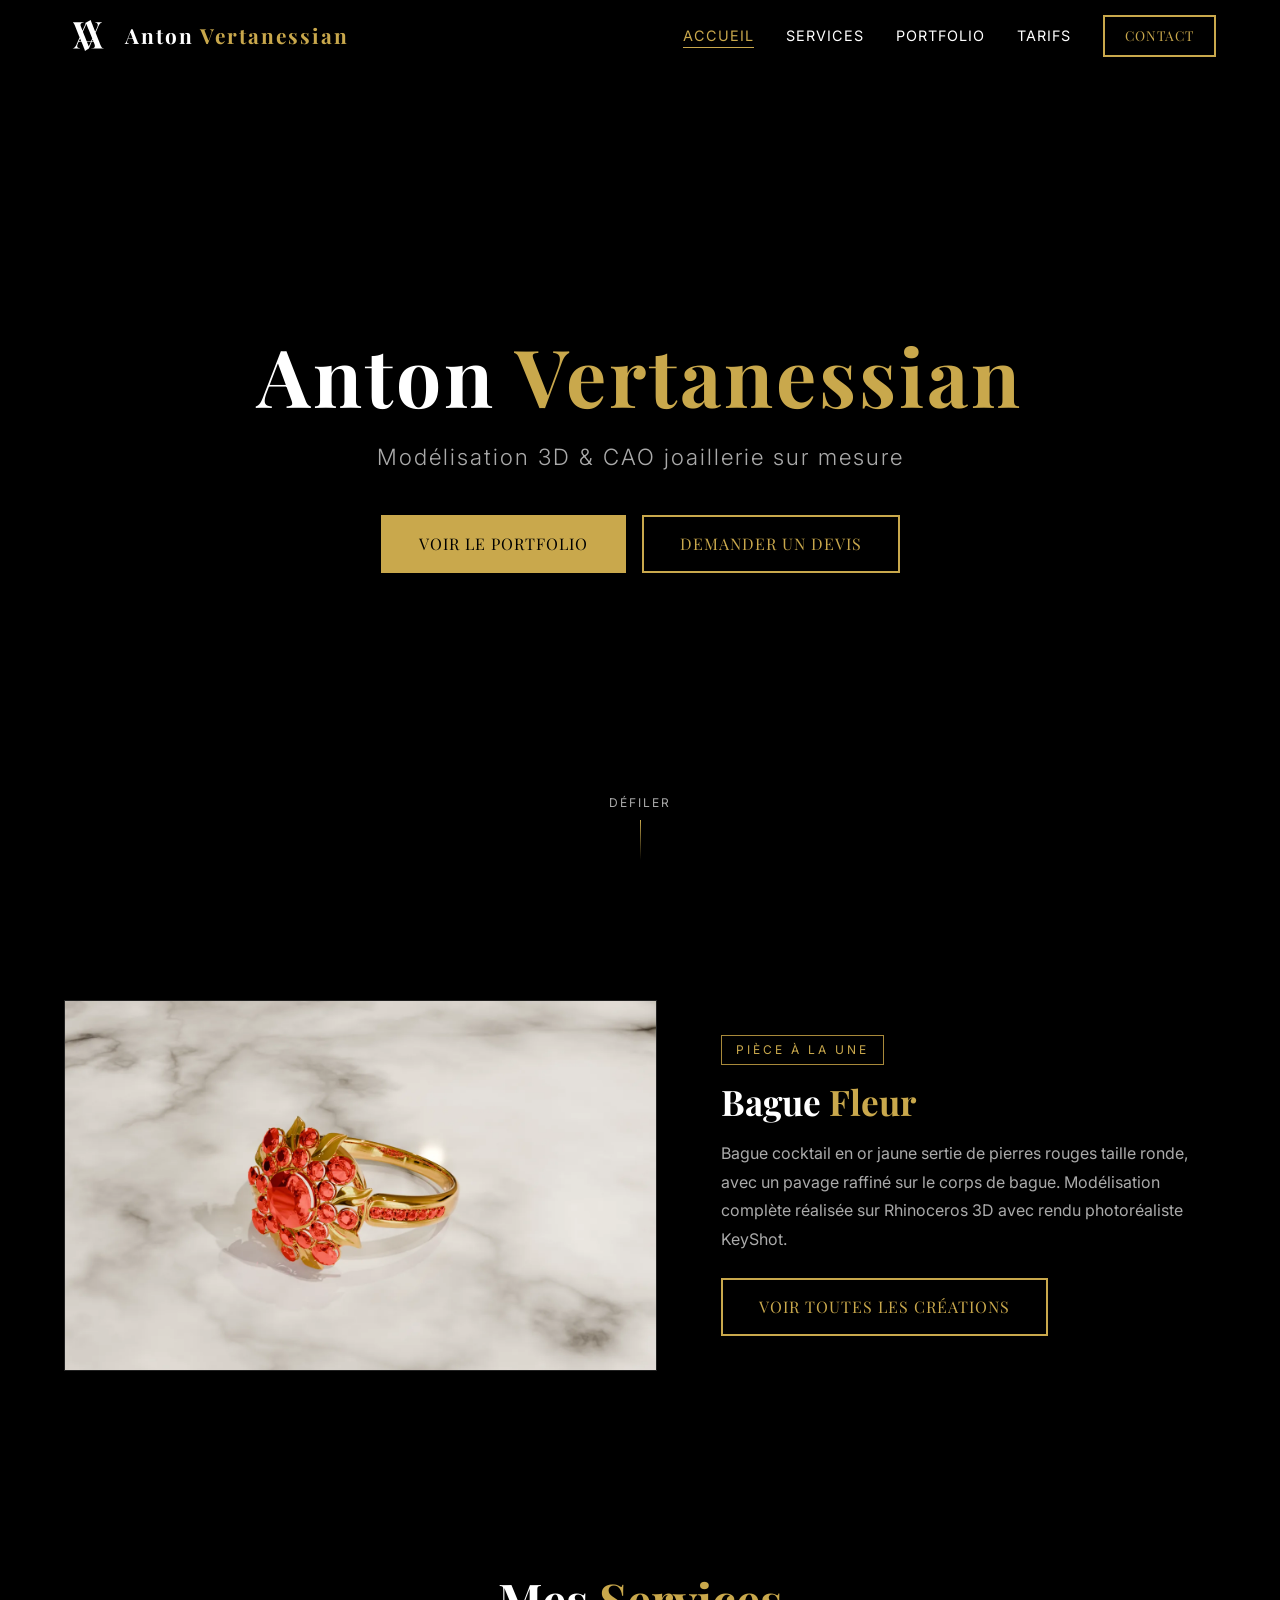
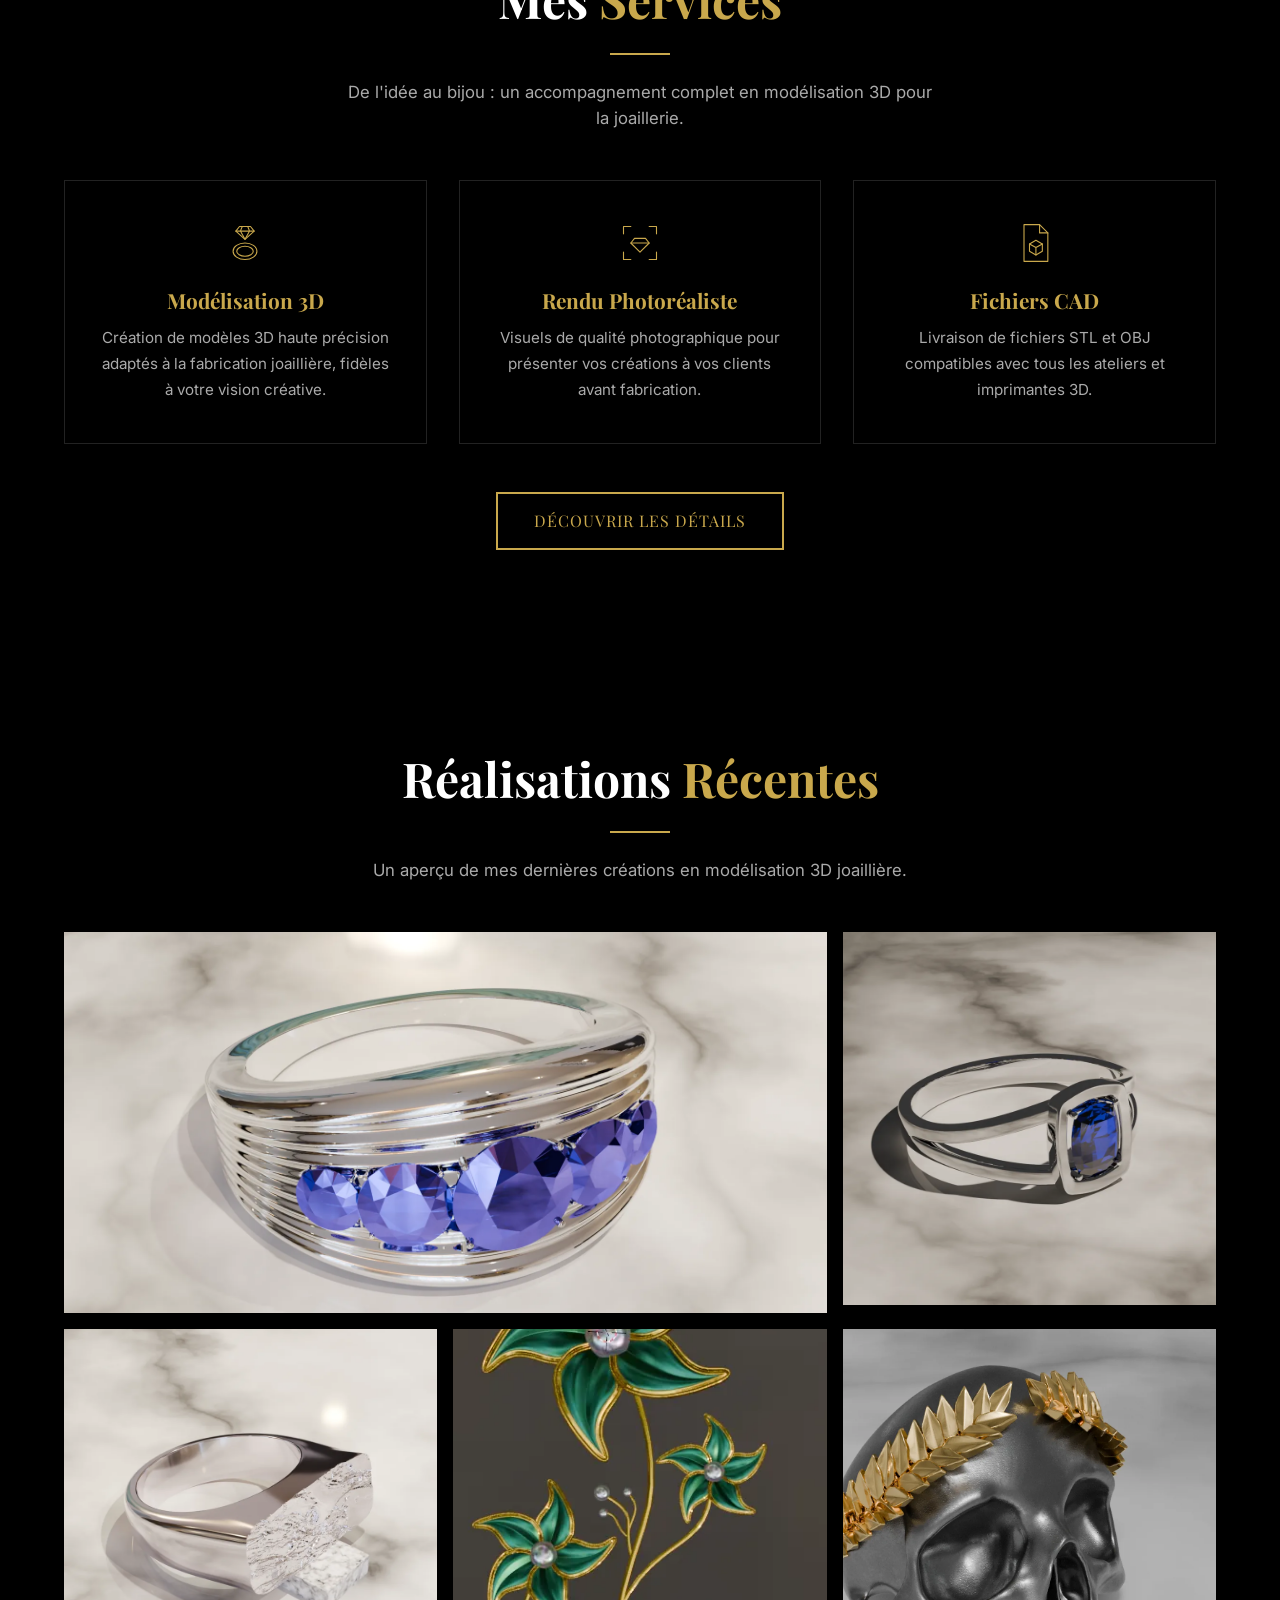
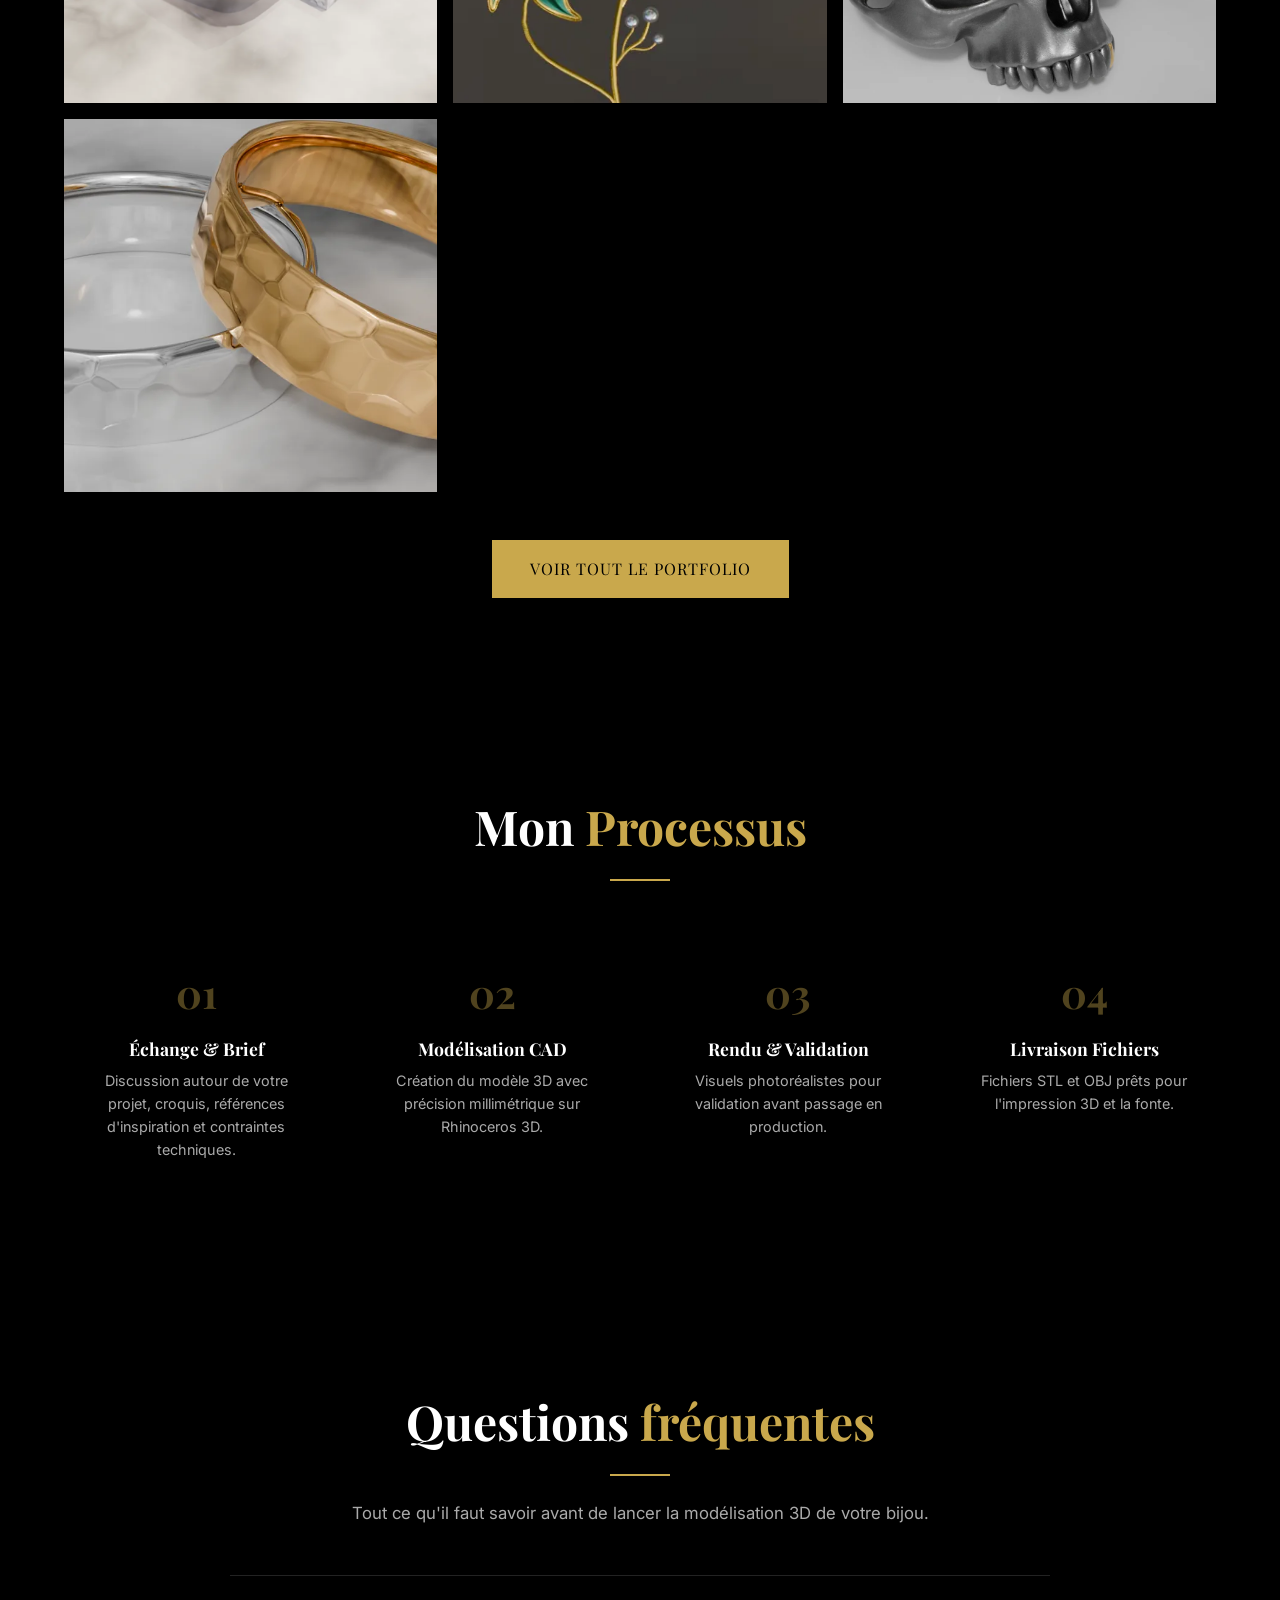
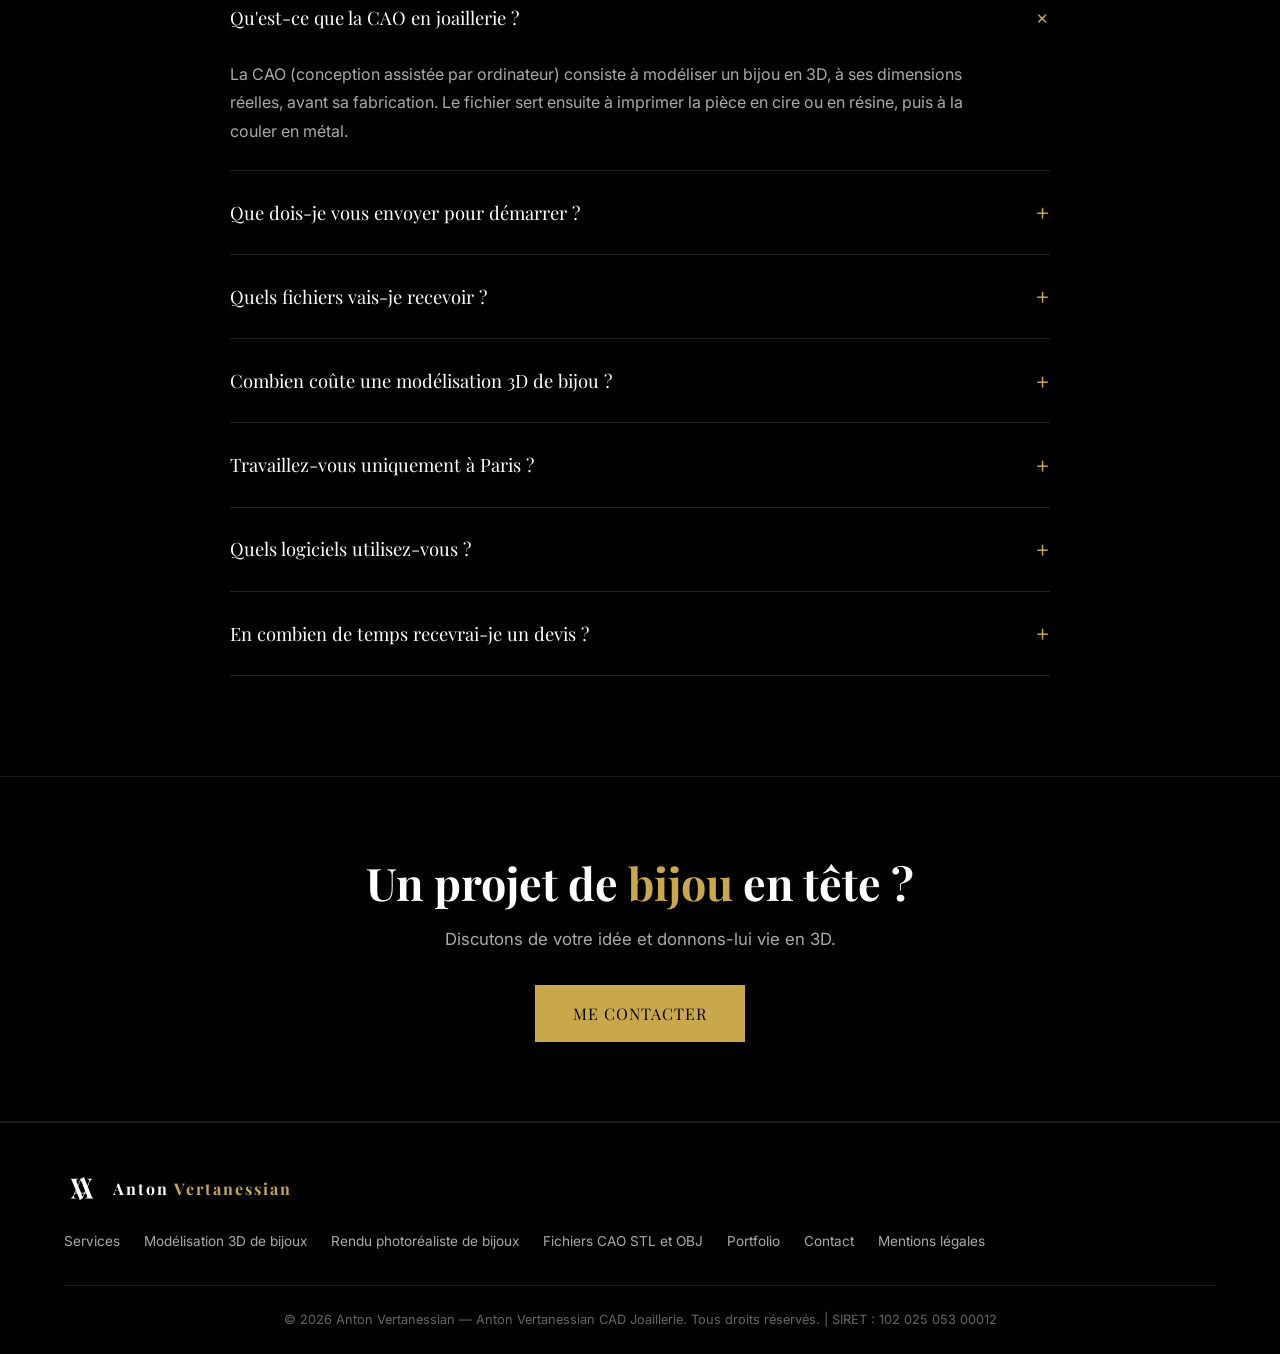
==== commit 5f4dc2d0: "Portfolio SEO et images WebP Textes et balises de la page portfolio, alt descriptifs pour chaque ima" ====
--- a/index.html
+++ b/index.html
@@ -15,15 +15,17 @@
   <meta property="og:title" content="CAO joaillerie &amp; modélisation 3D de bijoux à Paris | Anton Vertanessian">
   <meta property="og:description" content="Modeleur CAO joaillerie freelance à Paris : modélisation 3D de bagues et bijoux sur Rhino, rendus photoréalistes, fichiers STL prêts pour l'impression 3D et la fonte. Devis gratuit sous 24 h.">
   <meta property="og:url" content="https://didiland.dpdns.org/">
-  <meta property="og:image" content="https://didiland.dpdns.org/images/fleur.png">
+  <meta property="og:image" content="https://didiland.dpdns.org/images/og-bague-fleur-cao-joaillerie.jpg">
+  <meta property="og:image:width" content="1200">
+  <meta property="og:image:height" content="630">
   <meta property="og:image:alt" content="Bague Fleur en or jaune modélisée en CAO joaillerie">
   <meta name="twitter:card" content="summary_large_image">
-  <script type="application/ld+json">{"@context": "https://schema.org", "@type": "ProfessionalService", "@id": "https://didiland.dpdns.org/#business", "name": "Anton Vertanessian CAD Joaillerie", "alternateName": ["Anton Vertanessian", "CAO joaillerie Anton Vertanessian"], "description": "Modeleur CAO joaillerie freelance à Paris : modélisation 3D de bagues et bijoux sur Rhino, rendus photoréalistes, fichiers STL prêts pour l'impression 3D et la fonte. Devis gratuit sous 24 h.", "url": "https://didiland.dpdns.org/", "logo": "https://didiland.dpdns.org/images/Logo.svg", "image": "https://didiland.dpdns.org/images/fleur.png", "email": "anton.chebab@gmail.com", "telephone": "+33769051345", "address": {"@type": "PostalAddress", "addressLocality": "Paris", "addressRegion": "Île-de-France", "addressCountry": "FR"}, "areaServed": [{"@type": "City", "name": "Paris"}, {"@type": "AdministrativeArea", "name": "Île-de-France"}, {"@type": "Country", "name": "France"}], "openingHoursSpecification": [{"@type": "OpeningHoursSpecification", "dayOfWeek": ["Monday", "Tuesday", "Wednesday", "Thursday", "Friday", "Saturday"], "opens": "09:00", "closes": "19:00"}], "founder": {"@type": "Person", "name": "Anton Vertanessian", "jobTitle": "Modeleur CAO joaillerie"}, "knowsAbout": ["CAO joaillerie", "Modélisation 3D de bijoux", "Rhinoceros 3D", "KeyShot", "Rendu photoréaliste", "Fichiers STL pour impression 3D", "Fonte à la cire perdue", "Serti griffes", "Serti pavé", "Serti clos"], "hasOfferCatalog": {"@type": "OfferCatalog", "name": "Services de CAO joaillerie", "itemListElement": [{"@type": "Offer", "itemOffered": {"@type": "Service", "name": "Modélisation 3D de bijoux", "description": "Modèles 3D haute précision adaptés à la fabrication joaillière."}}, {"@type": "Offer", "itemOffered": {"@type": "Service", "name": "Rendu photoréaliste de bijoux", "description": "Visuels de qualité photographique avant fabrication."}}, {"@type": "Offer", "itemOffered": {"@type": "Service", "name": "Fichiers CAO STL et OBJ", "description": "Fichiers prêts pour impression 3D cire / résine et la fonte."}}]}}</script>
+  <script type="application/ld+json">{"@context": "https://schema.org", "@type": "ProfessionalService", "@id": "https://didiland.dpdns.org/#business", "name": "Anton Vertanessian CAD Joaillerie", "alternateName": ["Anton Vertanessian", "CAO joaillerie Anton Vertanessian"], "description": "Modeleur CAO joaillerie freelance à Paris : modélisation 3D de bagues et bijoux sur Rhino, rendus photoréalistes, fichiers STL prêts pour l'impression 3D et la fonte. Devis gratuit sous 24 h.", "url": "https://didiland.dpdns.org/", "logo": "https://didiland.dpdns.org/images/Logo.svg", "image": "https://didiland.dpdns.org/images/bague-fleur-or-jaune-pierres-rouges.webp", "email": "anton.chebab@gmail.com", "telephone": "+33769051345", "address": {"@type": "PostalAddress", "addressLocality": "Paris", "addressRegion": "Île-de-France", "addressCountry": "FR"}, "areaServed": [{"@type": "City", "name": "Paris"}, {"@type": "AdministrativeArea", "name": "Île-de-France"}, {"@type": "Country", "name": "France"}], "openingHoursSpecification": [{"@type": "OpeningHoursSpecification", "dayOfWeek": ["Monday", "Tuesday", "Wednesday", "Thursday", "Friday", "Saturday"], "opens": "09:00", "closes": "19:00"}], "founder": {"@type": "Person", "name": "Anton Vertanessian", "jobTitle": "Modeleur CAO joaillerie"}, "knowsAbout": ["CAO joaillerie", "Modélisation 3D de bijoux", "Rhinoceros 3D", "KeyShot", "Rendu photoréaliste", "Fichiers STL pour impression 3D", "Fonte à la cire perdue", "Serti griffes", "Serti pavé", "Serti clos"], "hasOfferCatalog": {"@type": "OfferCatalog", "name": "Services de CAO joaillerie", "itemListElement": [{"@type": "Offer", "itemOffered": {"@type": "Service", "name": "Modélisation 3D de bijoux", "description": "Modèles 3D haute précision adaptés à la fabrication joaillière."}}, {"@type": "Offer", "itemOffered": {"@type": "Service", "name": "Rendu photoréaliste de bijoux", "description": "Visuels de qualité photographique avant fabrication."}}, {"@type": "Offer", "itemOffered": {"@type": "Service", "name": "Fichiers CAO STL et OBJ", "description": "Fichiers prêts pour impression 3D cire / résine et la fonte."}}]}}</script>
   <script type="application/ld+json">{"@context": "https://schema.org", "@type": "WebSite", "@id": "https://didiland.dpdns.org/#website", "name": "Anton Vertanessian", "url": "https://didiland.dpdns.org/", "inLanguage": "fr-FR", "publisher": {"@id": "https://didiland.dpdns.org/#business"}}</script>
   <link rel="preconnect" href="https://fonts.googleapis.com">
   <link href="https://fonts.googleapis.com/css2?family=Playfair+Display:wght@400;700&family=Inter:wght@300;400;500;600&display=swap" rel="stylesheet">
   <link rel="icon" type="image/svg+xml" href="images/Logo.svg">
-  <link rel="stylesheet" href="style.css?v=4">
+  <link rel="stylesheet" href="style.css?v=5">
   <script type="application/ld+json">{"@context": "https://schema.org", "@type": "FAQPage", "mainEntity": [{"@type": "Question", "name": "Qu'est-ce que la CAO en joaillerie ?", "acceptedAnswer": {"@type": "Answer", "text": "La CAO (conception assistée par ordinateur) consiste à modéliser un bijou en 3D, à ses dimensions réelles, avant sa fabrication. Le fichier sert ensuite à imprimer la pièce en cire ou en résine, puis à la couler en métal."}}, {"@type": "Question", "name": "Que dois-je vous envoyer pour démarrer ?", "acceptedAnswer": {"@type": "Answer", "text": "Un croquis, des photos d'inspiration ou une description de la pièce, avec si possible le tour de doigt, les dimensions des pierres et le métal souhaité."}}, {"@type": "Question", "name": "Quels fichiers vais-je recevoir ?", "acceptedAnswer": {"@type": "Answer", "text": "Des fichiers STL, pour l'impression 3D et la fonte, et OBJ, pour le rendu et la visualisation. Ils sont vérifiés et inclus avec chaque modélisation."}}, {"@type": "Question", "name": "Combien coûte une modélisation 3D de bijou ?", "acceptedAnswer": {"@type": "Answer", "text": "Les prix sont indicatifs : à partir de 40 € pour un solitaire simple, 50 € pour un pendentif, 130 – 150 € pour un bracelet tennis. Le rendu photoréaliste est à +20 €. Voir la grille complète."}}, {"@type": "Question", "name": "Travaillez-vous uniquement à Paris ?", "acceptedAnswer": {"@type": "Answer", "text": "Je suis basé à Paris et je travaille avec des joailliers, ateliers et créateurs partout en France : tout se fait à distance, par email et téléphone."}}, {"@type": "Question", "name": "Quels logiciels utilisez-vous ?", "acceptedAnswer": {"@type": "Answer", "text": "Rhinoceros 3D et ZBrush pour la modélisation, KeyShot et V-Ray pour les rendus photoréalistes."}}, {"@type": "Question", "name": "En combien de temps recevrai-je un devis ?", "acceptedAnswer": {"@type": "Answer", "text": "Je réponds sous 24 h, du lundi au samedi, avec un devis gratuit et personnalisé."}}]}</script>
 </head>
 <body>
@@ -70,7 +72,7 @@
     <div class="container">
       <div class="featured-piece reveal">
         <div class="featured-img">
-          <img src="images/fleur.png" alt="Bague Fleur — Or jaune et pierres rouges" loading="lazy">
+          <img src="images/bague-fleur-or-jaune-pierres-rouges.webp" alt="Bague Fleur — Or jaune et pierres rouges" loading="lazy">
         </div>
         <div class="featured-content">
           <span class="featured-label">Pièce à la une</span>
@@ -122,27 +124,27 @@
 
       <div class="portfolio-grid portfolio-grid--home">
         <div class="portfolio-item portfolio-item--wide reveal">
-          <img src="images/stries Anneau.png" alt="Bague Stries — Argent et tanzanites" loading="lazy">
+          <img src="images/bague-stries-argent-tanzanites.webp" alt="Bague Stries — Argent et tanzanites" loading="lazy">
           <div class="overlay"><h4>Bague Stries — Tanzanites</h4></div>
         </div>
         <div class="portfolio-item reveal">
-          <img src="images/Anneau2.png" alt="Bague Solitaire — Saphir bleu" loading="lazy">
+          <img src="images/bague-solitaire-saphir-or-blanc.webp" alt="Bague Solitaire — Saphir bleu" loading="lazy">
           <div class="overlay"><h4>Solitaire Saphir</h4></div>
         </div>
         <div class="portfolio-item reveal">
-          <img src="images/rock.png" alt="Bague Rock — Texture brute" loading="lazy">
+          <img src="images/bague-rock-argent-texture-brute.webp" alt="Bague Rock — Texture brute" loading="lazy">
           <div class="overlay"><h4>Bague Rock</h4></div>
         </div>
         <div class="portfolio-item reveal">
-          <img src="images/BO.PNG" alt="Broche Florale — Or et émail vert" loading="lazy">
+          <img src="images/broche-florale-or-email-vert-diamants.webp" alt="Broche Florale — Or et émail vert" loading="lazy">
           <div class="overlay"><h4>Broche Florale Or</h4></div>
         </div>
         <div class="portfolio-item reveal">
-          <img src="images/Big E.PNG" alt="Crâne Laurier — Sculpture et or" loading="lazy">
+          <img src="images/sculpture-crane-laurier-or.webp" alt="Crâne Laurier — Sculpture et or" loading="lazy">
           <div class="overlay"><h4>Crâne Laurier d'Or</h4></div>
         </div>
         <div class="portfolio-item reveal">
-          <img src="images/bague forge.PNG" alt="Bagues Forge — Or et argent martelé" loading="lazy">
+          <img src="images/bagues-forge-or-argent-martele.webp" alt="Bagues Forge — Or et argent martelé" loading="lazy">
           <div class="overlay"><h4>Bagues Forge</h4></div>
         </div>
       </div>
@@ -254,7 +256,7 @@
 
   <!-- Marker for dynamic homepage rendering -->
   <div id="homepage-dynamic" style="display:none"></div>
-  <script src="data/site-data.js?v=4"></script>
-  <script src="script.js?v=4"></script>
+  <script src="data/site-data.js?v=5"></script>
+  <script src="script.js?v=5"></script>
 </body>
 </html>
--- a/style.css
+++ b/style.css
@@ -278,3 +278,8 @@
 .faq-item[open] summary::after{transform:rotate(45deg)}
 .faq-item summary:hover{color:var(--gold)}
 .faq-item p{color:var(--gray);line-height:1.8;padding:0 2.5rem 1.5rem 0}
+
+/* ===== PORTFOLIO : INTRO SEO ===== */
+.portfolio-intro{max-width:780px;margin:0 auto 3.5rem;text-align:center}
+.portfolio-intro p{color:var(--gray);line-height:1.8;margin-bottom:1rem}
+.portfolio-gallery-title{font-size:clamp(1.4rem,3vw,1.9rem);text-align:center;margin-bottom:2rem}
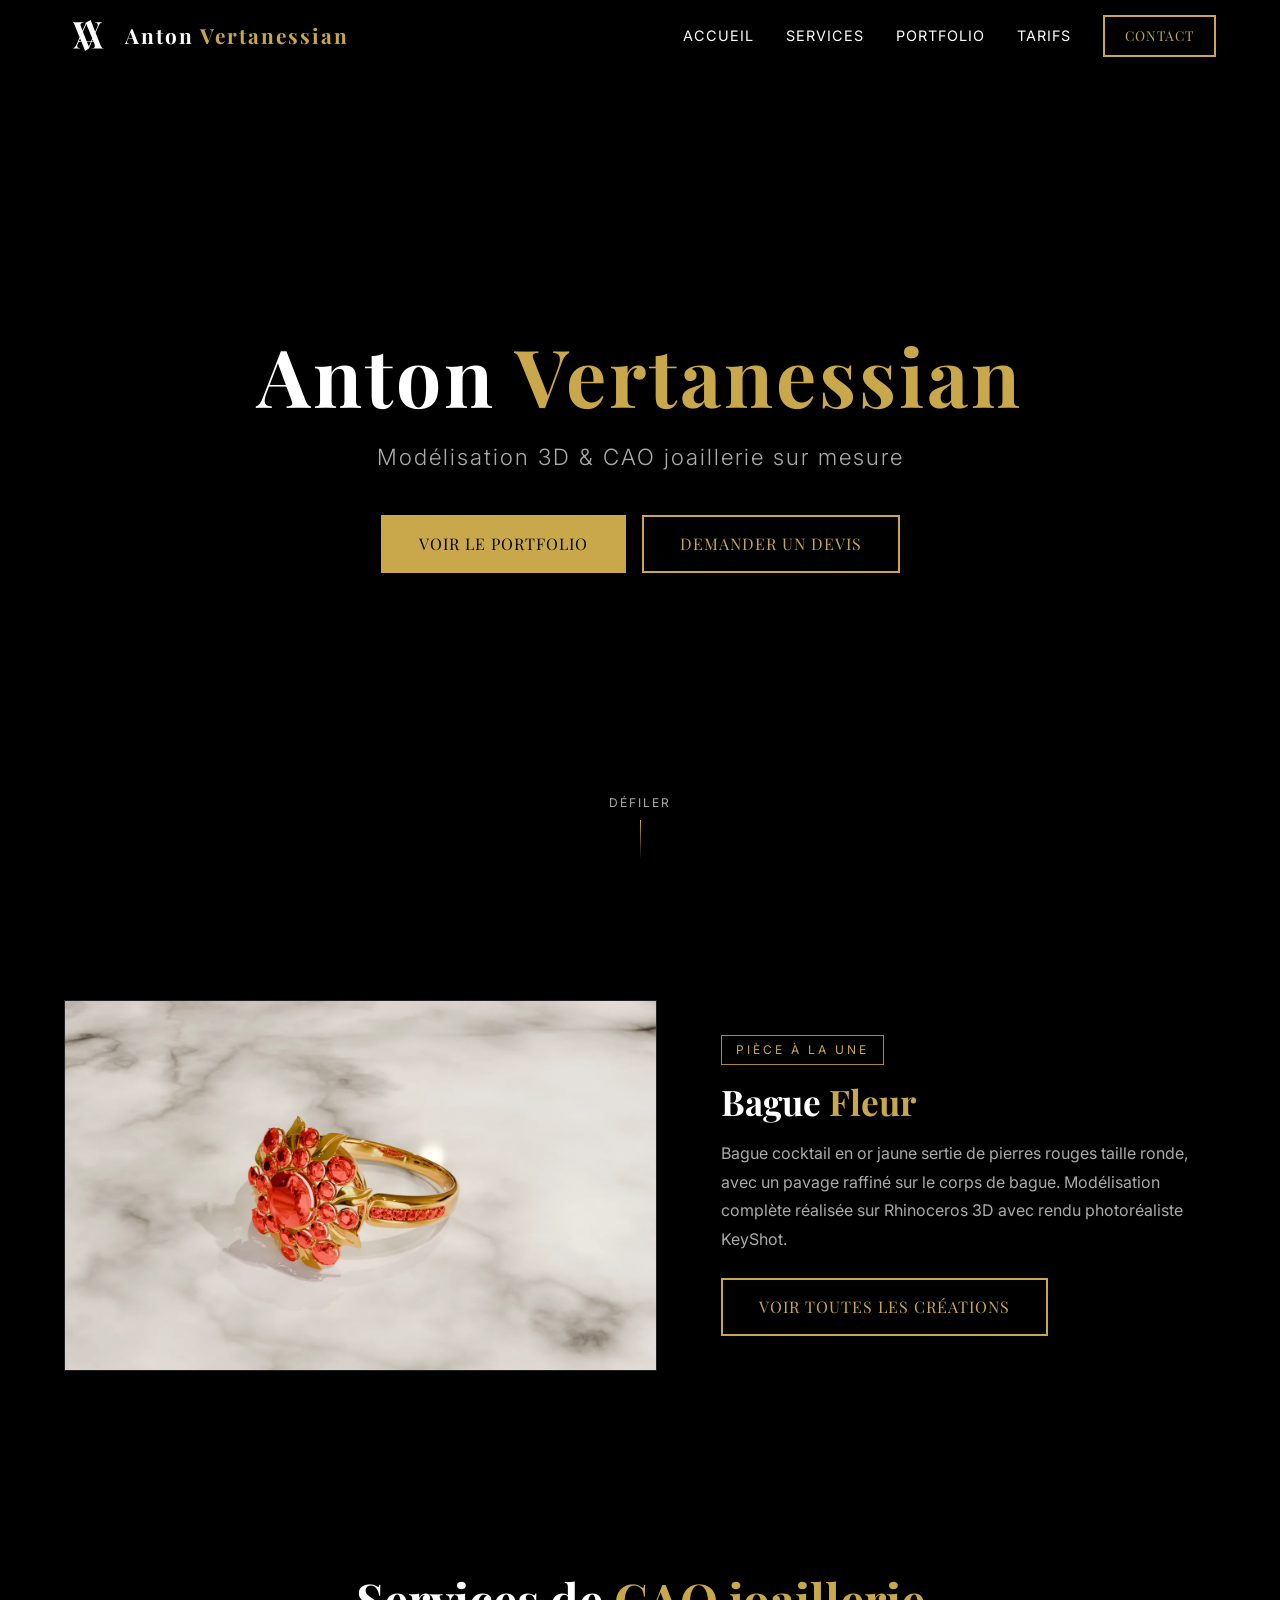
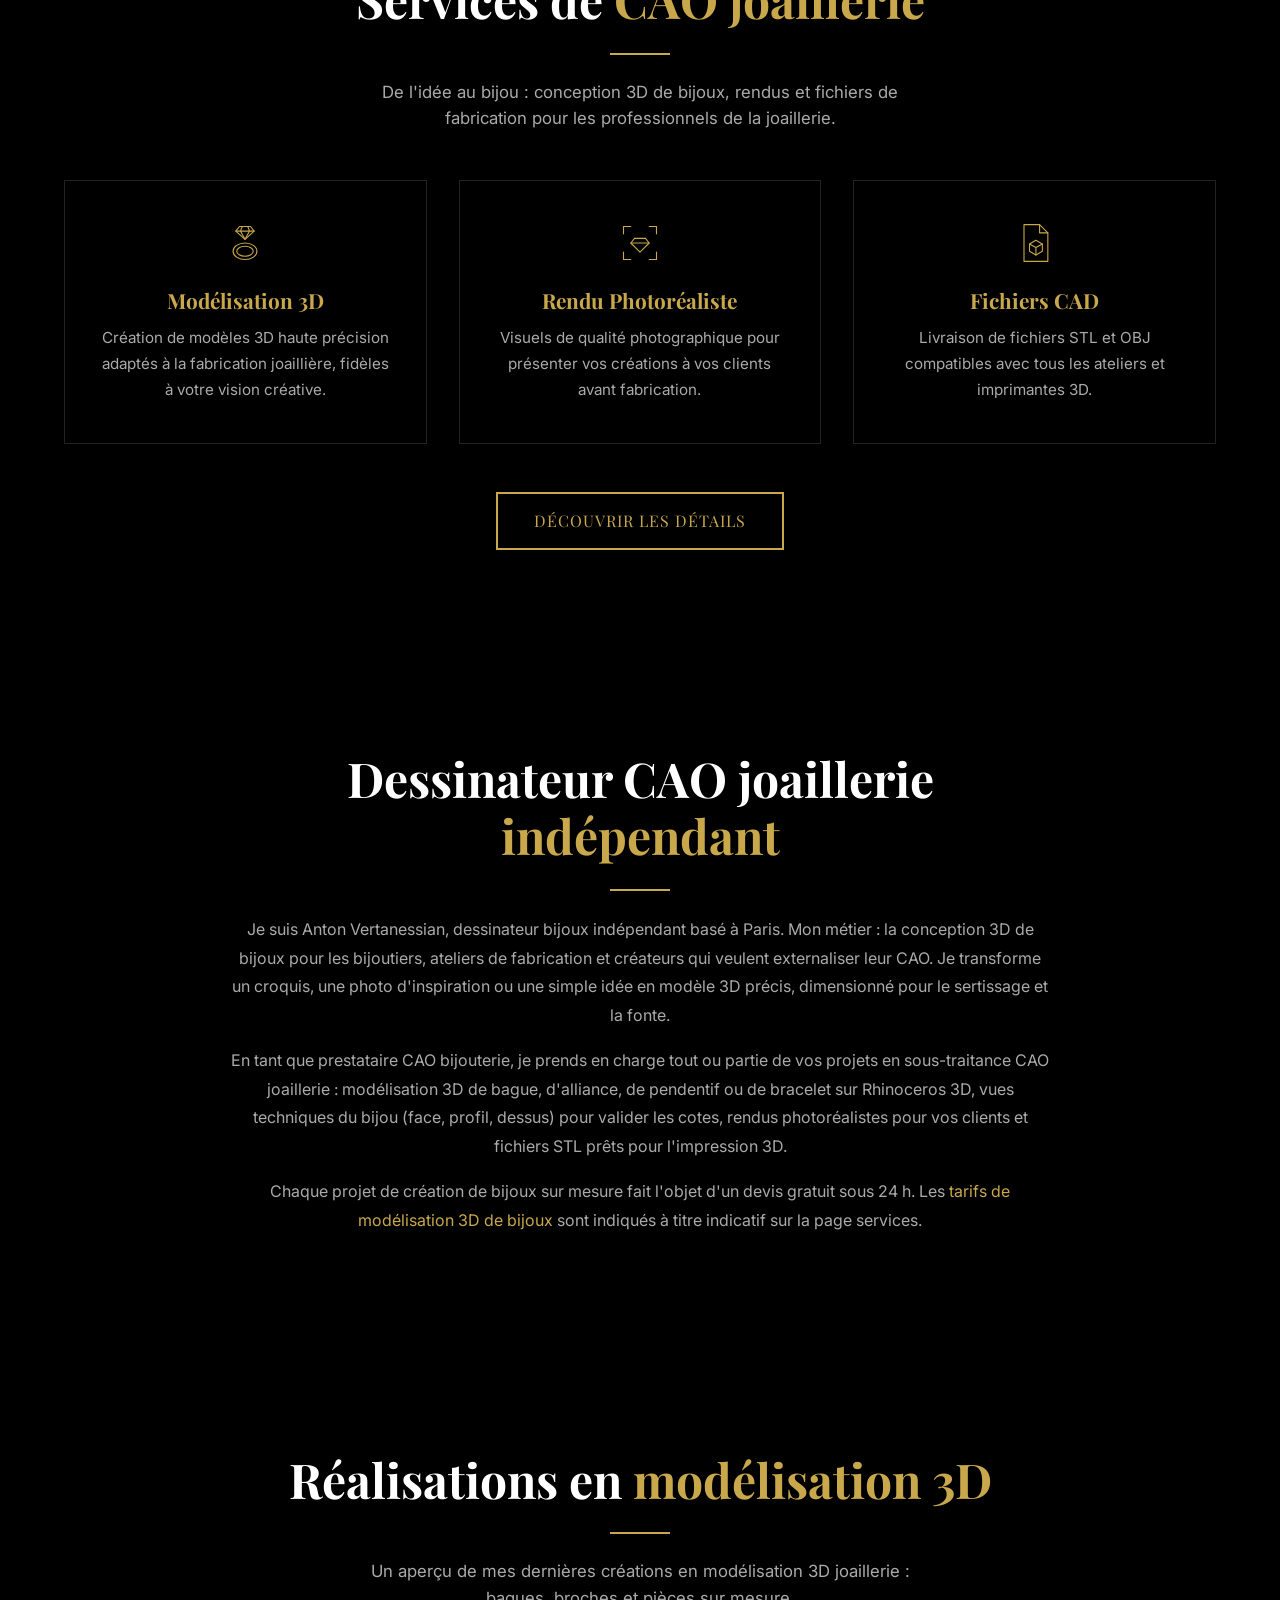
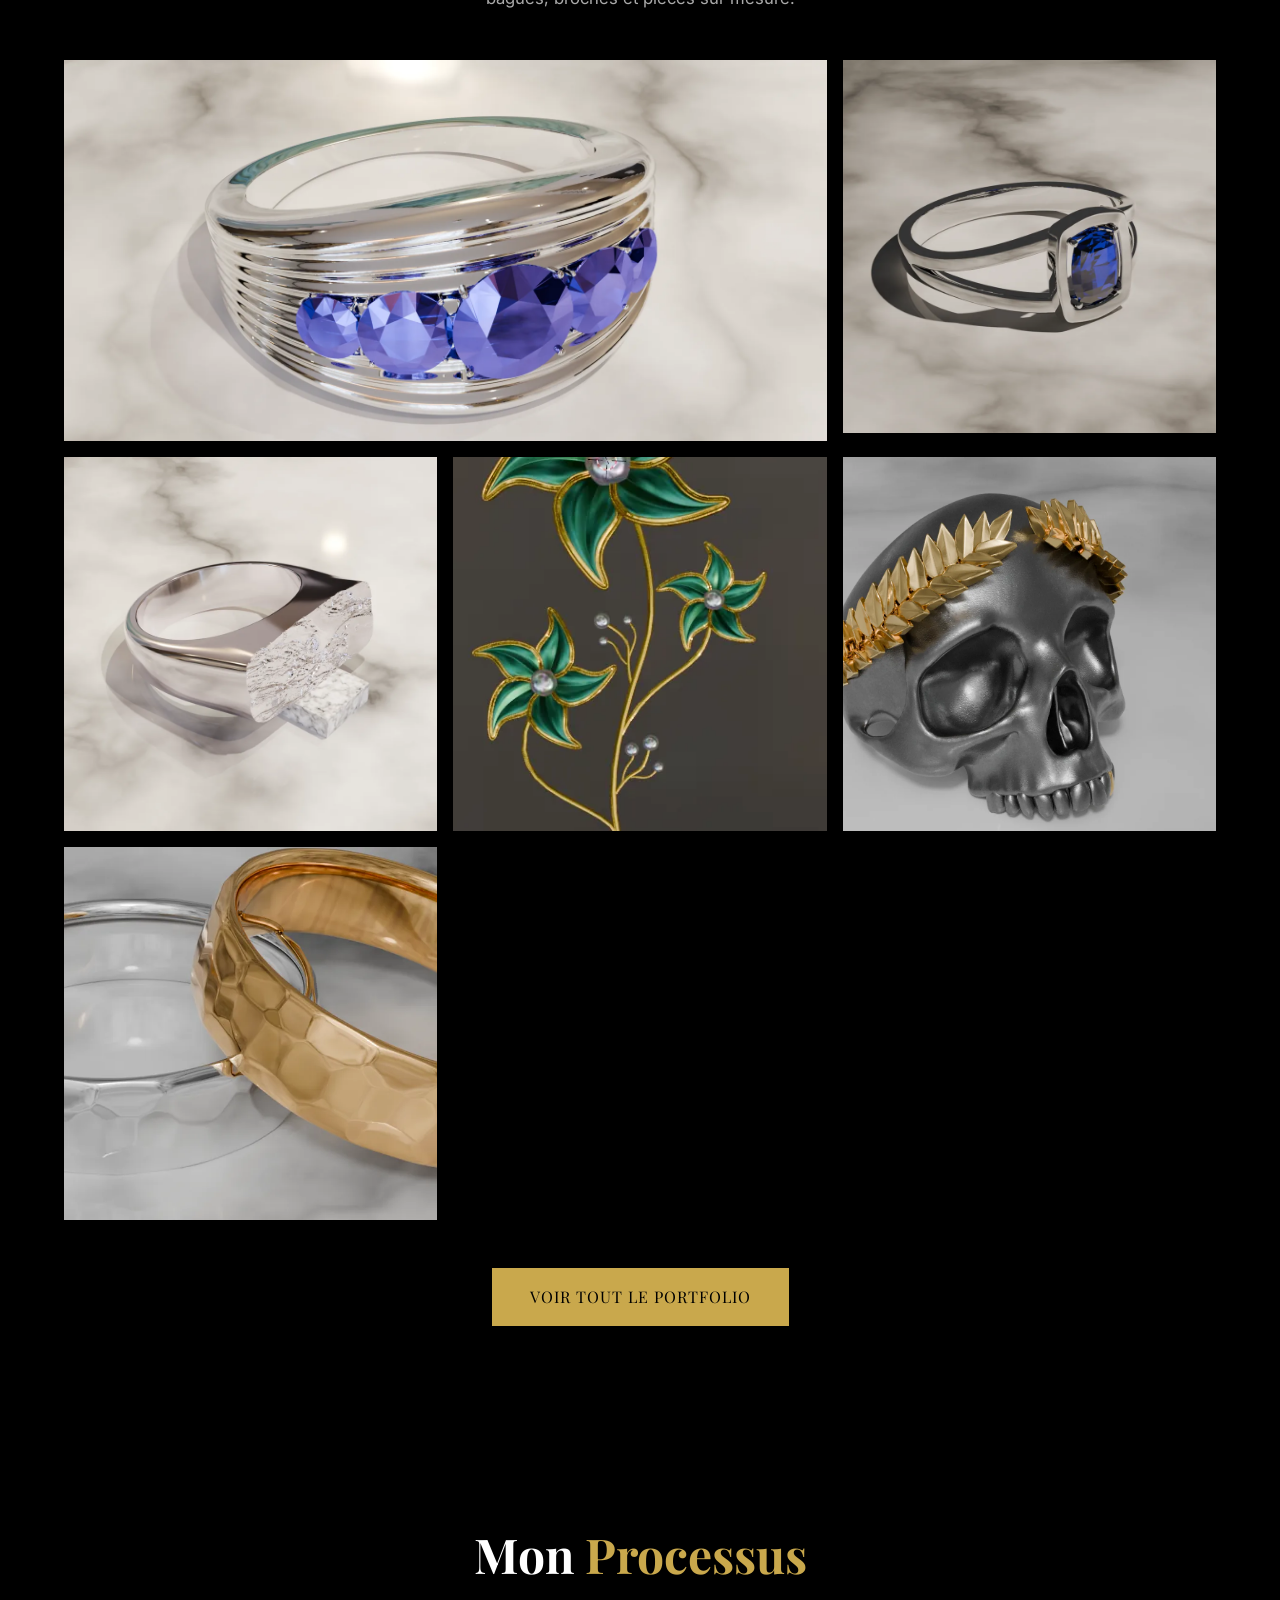
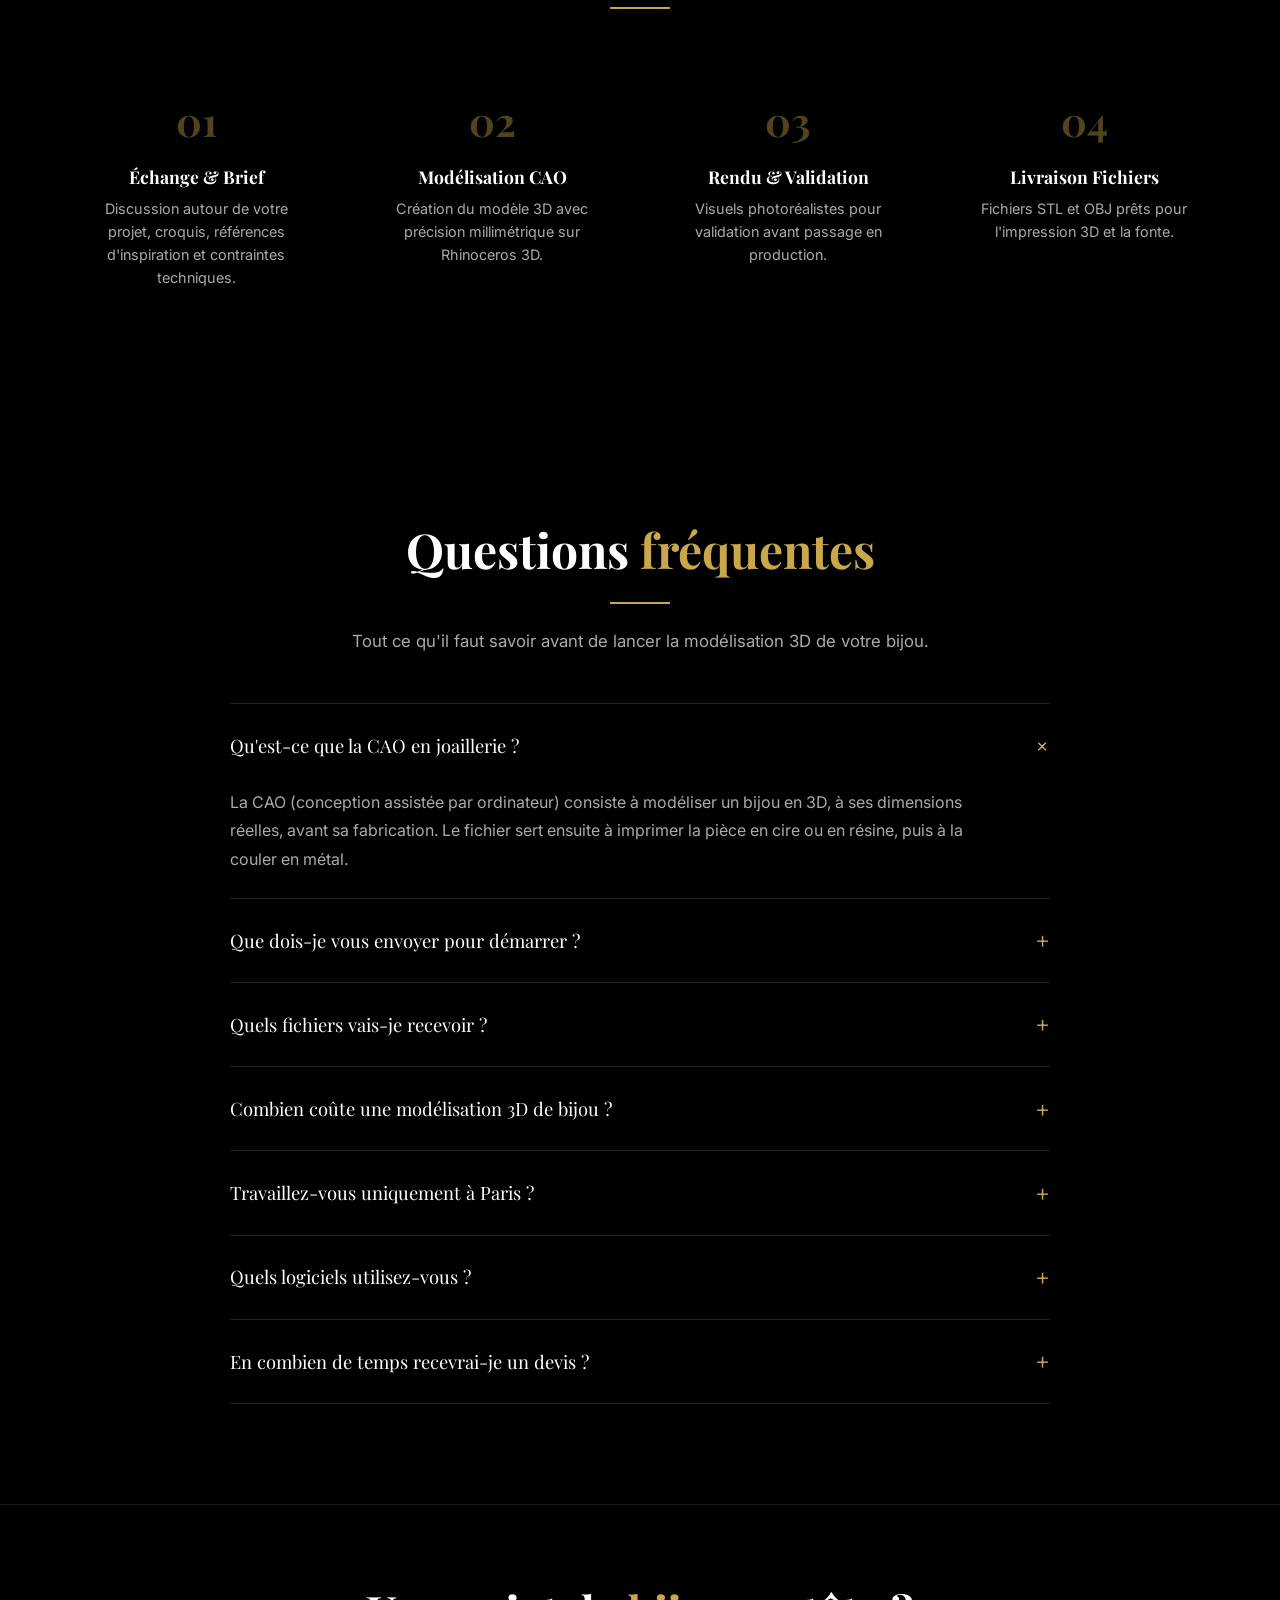
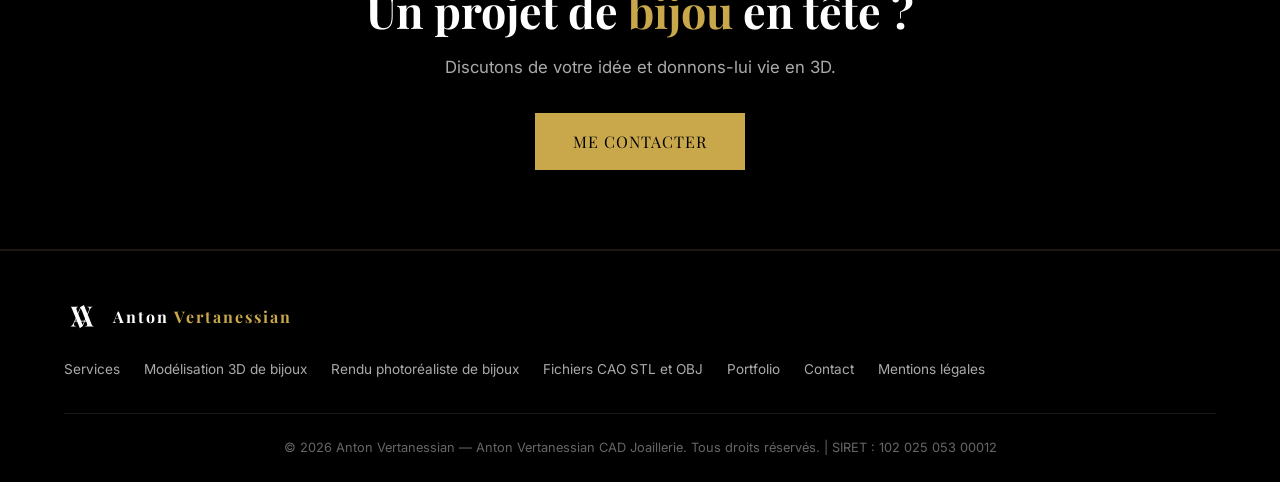
==== commit 2730b84a: "Optimisation SEO complète des 8 pages Titles et descriptions réécrits, hiérarchie Hn sans saut, cont" ====
--- a/index.html
+++ b/index.html
@@ -3,8 +3,8 @@
 <head>
   <meta charset="UTF-8">
   <meta name="viewport" content="width=device-width, initial-scale=1.0">
-  <title>CAO joaillerie &amp; modélisation 3D de bijoux à Paris | Anton Vertanessian</title>
-  <meta name="description" content="Modeleur CAO joaillerie freelance à Paris : modélisation 3D de bagues et bijoux sur Rhino, rendus photoréalistes, fichiers STL prêts pour l'impression 3D et la fonte. Devis gratuit sous 24 h.">
+  <title>CAO joaillerie &amp; modélisation 3D de bijoux | Anton Vertanessian</title>
+  <meta name="description" content="Dessinateur CAO joaillerie indépendant à Paris : modélisation 3D de bijoux, rendus photoréalistes et fichiers STL prêts à imprimer. Devis gratuit sous 24 h.">
   <meta name="robots" content="index, follow, max-image-preview:large">
   <link rel="canonical" href="https://didiland.dpdns.org/">
   <meta name="author" content="Anton Vertanessian">
@@ -12,38 +12,42 @@
   <meta property="og:type" content="website">
   <meta property="og:locale" content="fr_FR">
   <meta property="og:site_name" content="Anton Vertanessian CAD Joaillerie">
-  <meta property="og:title" content="CAO joaillerie &amp; modélisation 3D de bijoux à Paris | Anton Vertanessian">
-  <meta property="og:description" content="Modeleur CAO joaillerie freelance à Paris : modélisation 3D de bagues et bijoux sur Rhino, rendus photoréalistes, fichiers STL prêts pour l'impression 3D et la fonte. Devis gratuit sous 24 h.">
+  <meta property="og:title" content="CAO joaillerie &amp; modélisation 3D de bijoux | Anton Vertanessian">
+  <meta property="og:description" content="Dessinateur CAO joaillerie indépendant à Paris : modélisation 3D de bijoux, rendus photoréalistes et fichiers STL prêts à imprimer. Devis gratuit sous 24 h.">
   <meta property="og:url" content="https://didiland.dpdns.org/">
   <meta property="og:image" content="https://didiland.dpdns.org/images/og-bague-fleur-cao-joaillerie.jpg">
   <meta property="og:image:width" content="1200">
   <meta property="og:image:height" content="630">
   <meta property="og:image:alt" content="Bague Fleur en or jaune modélisée en CAO joaillerie">
   <meta name="twitter:card" content="summary_large_image">
-  <script type="application/ld+json">{"@context": "https://schema.org", "@type": "ProfessionalService", "@id": "https://didiland.dpdns.org/#business", "name": "Anton Vertanessian CAD Joaillerie", "alternateName": ["Anton Vertanessian", "CAO joaillerie Anton Vertanessian"], "description": "Modeleur CAO joaillerie freelance à Paris : modélisation 3D de bagues et bijoux sur Rhino, rendus photoréalistes, fichiers STL prêts pour l'impression 3D et la fonte. Devis gratuit sous 24 h.", "url": "https://didiland.dpdns.org/", "logo": "https://didiland.dpdns.org/images/Logo.svg", "image": "https://didiland.dpdns.org/images/bague-fleur-or-jaune-pierres-rouges.webp", "email": "anton.chebab@gmail.com", "telephone": "+33769051345", "address": {"@type": "PostalAddress", "addressLocality": "Paris", "addressRegion": "Île-de-France", "addressCountry": "FR"}, "areaServed": [{"@type": "City", "name": "Paris"}, {"@type": "AdministrativeArea", "name": "Île-de-France"}, {"@type": "Country", "name": "France"}], "openingHoursSpecification": [{"@type": "OpeningHoursSpecification", "dayOfWeek": ["Monday", "Tuesday", "Wednesday", "Thursday", "Friday", "Saturday"], "opens": "09:00", "closes": "19:00"}], "founder": {"@type": "Person", "name": "Anton Vertanessian", "jobTitle": "Modeleur CAO joaillerie"}, "knowsAbout": ["CAO joaillerie", "Modélisation 3D de bijoux", "Rhinoceros 3D", "KeyShot", "Rendu photoréaliste", "Fichiers STL pour impression 3D", "Fonte à la cire perdue", "Serti griffes", "Serti pavé", "Serti clos"], "hasOfferCatalog": {"@type": "OfferCatalog", "name": "Services de CAO joaillerie", "itemListElement": [{"@type": "Offer", "itemOffered": {"@type": "Service", "name": "Modélisation 3D de bijoux", "description": "Modèles 3D haute précision adaptés à la fabrication joaillière."}}, {"@type": "Offer", "itemOffered": {"@type": "Service", "name": "Rendu photoréaliste de bijoux", "description": "Visuels de qualité photographique avant fabrication."}}, {"@type": "Offer", "itemOffered": {"@type": "Service", "name": "Fichiers CAO STL et OBJ", "description": "Fichiers prêts pour impression 3D cire / résine et la fonte."}}]}}</script>
+  <meta name="twitter:title" content="CAO joaillerie &amp; modélisation 3D de bijoux | Anton Vertanessian">
+  <meta name="twitter:description" content="Dessinateur CAO joaillerie indépendant à Paris : modélisation 3D de bijoux, rendus photoréalistes et fichiers STL prêts à imprimer. Devis gratuit sous 24 h.">
+  <script type="application/ld+json">{"@context": "https://schema.org", "@type": "ProfessionalService", "@id": "https://didiland.dpdns.org/#business", "name": "Anton Vertanessian CAD Joaillerie", "alternateName": ["Anton Vertanessian", "CAO joaillerie Anton Vertanessian"], "description": "Dessinateur CAO joaillerie indépendant à Paris : modélisation 3D de bijoux, rendus photoréalistes et fichiers STL prêts à imprimer. Devis gratuit sous 24 h.", "url": "https://didiland.dpdns.org/", "logo": "https://didiland.dpdns.org/images/Logo.svg", "image": "https://didiland.dpdns.org/images/og-bague-fleur-cao-joaillerie.jpg", "email": "anton.chebab@gmail.com", "telephone": "+33769051345", "address": {"@type": "PostalAddress", "addressLocality": "Paris", "addressRegion": "Île-de-France", "addressCountry": "FR"}, "areaServed": [{"@type": "City", "name": "Paris"}, {"@type": "AdministrativeArea", "name": "Île-de-France"}, {"@type": "Country", "name": "France"}], "openingHoursSpecification": [{"@type": "OpeningHoursSpecification", "dayOfWeek": ["Monday", "Tuesday", "Wednesday", "Thursday", "Friday", "Saturday"], "opens": "09:00", "closes": "19:00"}], "founder": {"@type": "Person", "name": "Anton Vertanessian", "jobTitle": "Dessinateur CAO joaillerie"}, "knowsAbout": ["CAO joaillerie", "Conception 3D de bijoux", "Dessin technique de bijoux", "Fichiers STL pour impression 3D", "Fonte à la cire perdue", "KeyShot", "Modélisation 3D d'alliances", "Modélisation 3D de bagues", "Modélisation 3D de bijoux", "Rendu photoréaliste", "Rhinoceros 3D", "Serti clos", "Serti griffes", "Serti pavé", "Sous-traitance CAO joaillerie", "ZBrush"], "hasOfferCatalog": {"@type": "OfferCatalog", "name": "Services de CAO joaillerie", "itemListElement": [{"@type": "Offer", "itemOffered": {"@type": "Service", "name": "Modélisation 3D de bijoux", "description": "Modèles 3D haute précision adaptés à la fabrication joaillière."}}, {"@type": "Offer", "itemOffered": {"@type": "Service", "name": "Rendu photoréaliste de bijoux", "description": "Visuels de qualité photographique avant fabrication."}}, {"@type": "Offer", "itemOffered": {"@type": "Service", "name": "Fichiers CAO STL et OBJ", "description": "Fichiers prêts pour impression 3D cire / résine et la fonte."}}]}, "priceRange": "30 € – 150 €"}</script>
   <script type="application/ld+json">{"@context": "https://schema.org", "@type": "WebSite", "@id": "https://didiland.dpdns.org/#website", "name": "Anton Vertanessian", "url": "https://didiland.dpdns.org/", "inLanguage": "fr-FR", "publisher": {"@id": "https://didiland.dpdns.org/#business"}}</script>
   <link rel="preconnect" href="https://fonts.googleapis.com">
+  <link rel="preconnect" href="https://fonts.gstatic.com" crossorigin>
   <link href="https://fonts.googleapis.com/css2?family=Playfair+Display:wght@400;700&family=Inter:wght@300;400;500;600&display=swap" rel="stylesheet">
   <link rel="icon" type="image/svg+xml" href="images/Logo.svg">
-  <link rel="stylesheet" href="style.css?v=5">
+  <link rel="stylesheet" href="style.css?v=6">
   <script type="application/ld+json">{"@context": "https://schema.org", "@type": "FAQPage", "mainEntity": [{"@type": "Question", "name": "Qu'est-ce que la CAO en joaillerie ?", "acceptedAnswer": {"@type": "Answer", "text": "La CAO (conception assistée par ordinateur) consiste à modéliser un bijou en 3D, à ses dimensions réelles, avant sa fabrication. Le fichier sert ensuite à imprimer la pièce en cire ou en résine, puis à la couler en métal."}}, {"@type": "Question", "name": "Que dois-je vous envoyer pour démarrer ?", "acceptedAnswer": {"@type": "Answer", "text": "Un croquis, des photos d'inspiration ou une description de la pièce, avec si possible le tour de doigt, les dimensions des pierres et le métal souhaité."}}, {"@type": "Question", "name": "Quels fichiers vais-je recevoir ?", "acceptedAnswer": {"@type": "Answer", "text": "Des fichiers STL, pour l'impression 3D et la fonte, et OBJ, pour le rendu et la visualisation. Ils sont vérifiés et inclus avec chaque modélisation."}}, {"@type": "Question", "name": "Combien coûte une modélisation 3D de bijou ?", "acceptedAnswer": {"@type": "Answer", "text": "Les prix sont indicatifs : à partir de 40 € pour un solitaire simple, 50 € pour un pendentif, 130 – 150 € pour un bracelet tennis. Le rendu photoréaliste est à +20 €. Voir la grille complète."}}, {"@type": "Question", "name": "Travaillez-vous uniquement à Paris ?", "acceptedAnswer": {"@type": "Answer", "text": "Je suis basé à Paris et je travaille avec des joailliers, ateliers et créateurs partout en France : tout se fait à distance, par email et téléphone."}}, {"@type": "Question", "name": "Quels logiciels utilisez-vous ?", "acceptedAnswer": {"@type": "Answer", "text": "Rhinoceros 3D et ZBrush pour la modélisation, KeyShot et V-Ray pour les rendus photoréalistes."}}, {"@type": "Question", "name": "En combien de temps recevrai-je un devis ?", "acceptedAnswer": {"@type": "Answer", "text": "Je réponds sous 24 h, du lundi au samedi, avec un devis gratuit et personnalisé."}}]}</script>
+  <noscript><style>.reveal,.reveal-left,.reveal-right{opacity:1;transform:none}</style></noscript>
 </head>
 <body>
 
   <!-- NAVBAR -->
-  <nav class="navbar">
-    <div class="container">
-      <a href="index.html" class="logo"><img src="images/Logo.svg" alt="AV Logo" class="logo-img"><span class="logo-text">Anton <span>Vertanessian</span></span></a>
-      <ul class="nav-links">
-        <li><a href="index.html">Accueil</a></li>
+  <nav class="navbar" aria-label="Navigation principale">
+    <div class="container">
+      <a href="./" class="logo" aria-label="Anton Vertanessian, accueil"><img src="images/Logo.svg" alt="" class="logo-img"><span class="logo-text">Anton <span>Vertanessian</span></span></a>
+      <ul class="nav-links" id="menu-principal">
+        <li><a href="./">Accueil</a></li>
         <li><a href="services.html">Services</a></li>
         <li><a href="portfolio.html">Portfolio</a></li>
         <li><a href="services.html#tarifs">Tarifs</a></li>
         <li><a href="contact.html" class="btn" style="padding:8px 20px;font-size:.85rem">Contact</a></li>
       </ul>
-      <div class="hamburger">
+      <button type="button" class="hamburger" aria-label="Ouvrir le menu" aria-expanded="false" aria-controls="menu-principal">
         <span></span><span></span><span></span>
-      </div>
+      </button>
     </div>
   </nav>
 
@@ -72,7 +76,7 @@
     <div class="container">
       <div class="featured-piece reveal">
         <div class="featured-img">
-          <img src="images/bague-fleur-or-jaune-pierres-rouges.webp" alt="Bague Fleur — Or jaune et pierres rouges" loading="lazy">
+          <img src="images/bague-fleur-or-jaune-pierres-rouges.webp" alt="Rendu photoréaliste bague cocktail Fleur en or jaune sertie de pierres rouges taille ronde" loading="lazy" width="1600" height="900">
         </div>
         <div class="featured-content">
           <span class="featured-label">Pièce à la une</span>
@@ -87,9 +91,9 @@
   <!-- SERVICES PREVIEW -->
   <section class="section" style="background:var(--bg-light)">
     <div class="container">
-      <h2 class="section-title reveal">Mes <span class="gold">Services</span></h2>
-      <div class="divider reveal"></div>
-      <p class="section-subtitle reveal">De l'idée au bijou : un accompagnement complet en modélisation 3D pour la joaillerie.</p>
+      <h2 class="section-title reveal">Services de <span class="gold">CAO joaillerie</span></h2>
+      <div class="divider reveal"></div>
+      <p class="section-subtitle reveal">De l'idée au bijou : conception 3D de bijoux, rendus et fichiers de fabrication pour les professionnels de la joaillerie.</p>
 
       <div class="services-grid">
         <div class="service-card reveal">
@@ -115,37 +119,50 @@
     </div>
   </section>
 
+  <!-- À PROPOS -->
+  <section class="section" id="a-propos">
+    <div class="container">
+      <div class="about-text reveal">
+        <h2 class="section-title">Dessinateur CAO joaillerie <span class="gold">indépendant</span></h2>
+        <div class="divider"></div>
+        <p>Je suis Anton Vertanessian, dessinateur bijoux indépendant basé à Paris. Mon métier : la conception 3D de bijoux pour les bijoutiers, ateliers de fabrication et créateurs qui veulent externaliser leur CAO. Je transforme un croquis, une photo d'inspiration ou une simple idée en modèle 3D précis, dimensionné pour le sertissage et la fonte.</p>
+        <p>En tant que prestataire CAO bijouterie, je prends en charge tout ou partie de vos projets en sous-traitance CAO joaillerie : modélisation 3D de bague, d'alliance, de pendentif ou de bracelet sur Rhinoceros 3D, vues techniques du bijou (face, profil, dessus) pour valider les cotes, rendus photoréalistes pour vos clients et fichiers STL prêts pour l'impression 3D.</p>
+        <p>Chaque projet de création de bijoux sur mesure fait l'objet d'un devis gratuit sous 24 h. Les <a class="gold" href="services.html#tarifs">tarifs de modélisation 3D de bijoux</a> sont indiqués à titre indicatif sur la page services.</p>
+      </div>
+    </div>
+  </section>
+
   <!-- PORTFOLIO PREVIEW — Best renders -->
   <section class="section">
     <div class="container">
-      <h2 class="section-title reveal">Réalisations <span class="gold">Récentes</span></h2>
-      <div class="divider reveal"></div>
-      <p class="section-subtitle reveal">Un aperçu de mes dernières créations en modélisation 3D joaillière.</p>
+      <h2 class="section-title reveal">Réalisations en <span class="gold">modélisation 3D</span></h2>
+      <div class="divider reveal"></div>
+      <p class="section-subtitle reveal">Un aperçu de mes dernières créations en modélisation 3D joaillerie : bagues, broches et pièces sur mesure.</p>
 
       <div class="portfolio-grid portfolio-grid--home">
         <div class="portfolio-item portfolio-item--wide reveal">
-          <img src="images/bague-stries-argent-tanzanites.webp" alt="Bague Stries — Argent et tanzanites" loading="lazy">
-          <div class="overlay"><h4>Bague Stries — Tanzanites</h4></div>
-        </div>
-        <div class="portfolio-item reveal">
-          <img src="images/bague-solitaire-saphir-or-blanc.webp" alt="Bague Solitaire — Saphir bleu" loading="lazy">
-          <div class="overlay"><h4>Solitaire Saphir</h4></div>
-        </div>
-        <div class="portfolio-item reveal">
-          <img src="images/bague-rock-argent-texture-brute.webp" alt="Bague Rock — Texture brute" loading="lazy">
-          <div class="overlay"><h4>Bague Rock</h4></div>
-        </div>
-        <div class="portfolio-item reveal">
-          <img src="images/broche-florale-or-email-vert-diamants.webp" alt="Broche Florale — Or et émail vert" loading="lazy">
-          <div class="overlay"><h4>Broche Florale Or</h4></div>
-        </div>
-        <div class="portfolio-item reveal">
-          <img src="images/sculpture-crane-laurier-or.webp" alt="Crâne Laurier — Sculpture et or" loading="lazy">
-          <div class="overlay"><h4>Crâne Laurier d'Or</h4></div>
-        </div>
-        <div class="portfolio-item reveal">
-          <img src="images/bagues-forge-or-argent-martele.webp" alt="Bagues Forge — Or et argent martelé" loading="lazy">
-          <div class="overlay"><h4>Bagues Forge</h4></div>
+          <img src="images/bague-stries-argent-tanzanites.webp" alt="Rendu 3D bague Stries en argent sertie de tanzanites taille ronde" loading="lazy" width="1600" height="900">
+          <div class="overlay"><h3>Bague Stries — Tanzanites</h3></div>
+        </div>
+        <div class="portfolio-item reveal">
+          <img src="images/bague-solitaire-saphir-or-blanc.webp" alt="Modélisation 3D bague solitaire en or blanc sertie d’un saphir bleu taille coussin" loading="lazy" width="1600" height="900">
+          <div class="overlay"><h3>Solitaire Saphir</h3></div>
+        </div>
+        <div class="portfolio-item reveal">
+          <img src="images/bague-rock-argent-texture-brute.webp" alt="Rendu 3D bague Rock en argent à texture minérale brute" loading="lazy" width="1600" height="900">
+          <div class="overlay"><h3>Bague Rock</h3></div>
+        </div>
+        <div class="portfolio-item reveal">
+          <img src="images/broche-florale-or-email-vert-diamants.webp" alt="Rendu photoréaliste broche florale en or jaune, émail vert et diamants" loading="lazy" width="393" height="702">
+          <div class="overlay"><h3>Broche Florale Or</h3></div>
+        </div>
+        <div class="portfolio-item reveal">
+          <img src="images/sculpture-crane-laurier-or.webp" alt="Rendu 3D sculpture crâne en acier patiné couronné de lauriers en or" loading="lazy" width="1554" height="1032">
+          <div class="overlay"><h3>Crâne Laurier d'Or</h3></div>
+        </div>
+        <div class="portfolio-item reveal">
+          <img src="images/bagues-forge-or-argent-martele.webp" alt="Rendu 3D de deux bagues Forge en or jaune et argent martelé" loading="lazy" width="1600" height="614">
+          <div class="overlay"><h3>Bagues Forge</h3></div>
         </div>
       </div>
 
@@ -168,7 +185,7 @@
         </div>
         <div class="process-step reveal">
           <div class="process-number">02</div>
-          <h3>Modélisation CAD</h3>
+          <h3>Modélisation CAO</h3>
           <p>Création du modèle 3D avec précision millimétrique sur Rhinoceros 3D.</p>
         </div>
         <div class="process-step reveal">
@@ -234,10 +251,10 @@
   </section>
 
   <!-- FOOTER -->
-  <footer class="footer">
+  <footer class="footer" role="contentinfo">
     <div class="container">
       <div class="footer-content">
-        <a href="index.html" class="logo"><img src="images/Logo.svg" alt="AV Logo" class="logo-img"><span class="logo-text">Anton <span>Vertanessian</span></span></a>
+        <a href="./" class="logo" aria-label="Anton Vertanessian, accueil"><img src="images/Logo.svg" alt="" class="logo-img"><span class="logo-text">Anton <span>Vertanessian</span></span></a>
         <div class="footer-links">
           <a href="services.html">Services</a>
           <a href="modelisation-3d-bijoux.html">Modélisation 3D de bijoux</a>
@@ -256,7 +273,7 @@
 
   <!-- Marker for dynamic homepage rendering -->
   <div id="homepage-dynamic" style="display:none"></div>
-  <script src="data/site-data.js?v=5"></script>
-  <script src="script.js?v=5"></script>
+  <script src="data/site-data.js?v=6"></script>
+  <script src="script.js?v=6"></script>
 </body>
 </html>
--- a/style.css
+++ b/style.css
@@ -283,3 +283,17 @@
 .portfolio-intro{max-width:780px;margin:0 auto 3.5rem;text-align:center}
 .portfolio-intro p{color:var(--gray);line-height:1.8;margin-bottom:1rem}
 .portfolio-gallery-title{font-size:clamp(1.4rem,3vw,1.9rem);text-align:center;margin-bottom:2rem}
+
+/* ===== SEO / ACCESSIBILITÉ ===== */
+.about-text{max-width:820px;margin:0 auto;text-align:center}
+.about-text p{color:var(--gray);line-height:1.8;margin-bottom:1rem}
+.service-detail-content .service-detail-title{font-size:1.8rem;margin-bottom:.5rem}
+.portfolio-item .overlay h3{font-family:var(--font-serif);font-size:1.1rem}
+.contact-label{font-size:1rem;margin-bottom:.3rem}
+button.hamburger{background:none;border:0}
+img[width]{height:auto}
+.portfolio-item img,.featured-img img{height:100%}
+@media (prefers-reduced-motion:reduce){
+  *,*::before,*::after{animation:none!important;transition:none!important;scroll-behavior:auto!important}
+  .reveal,.reveal-left,.reveal-right{opacity:1;transform:none}
+}
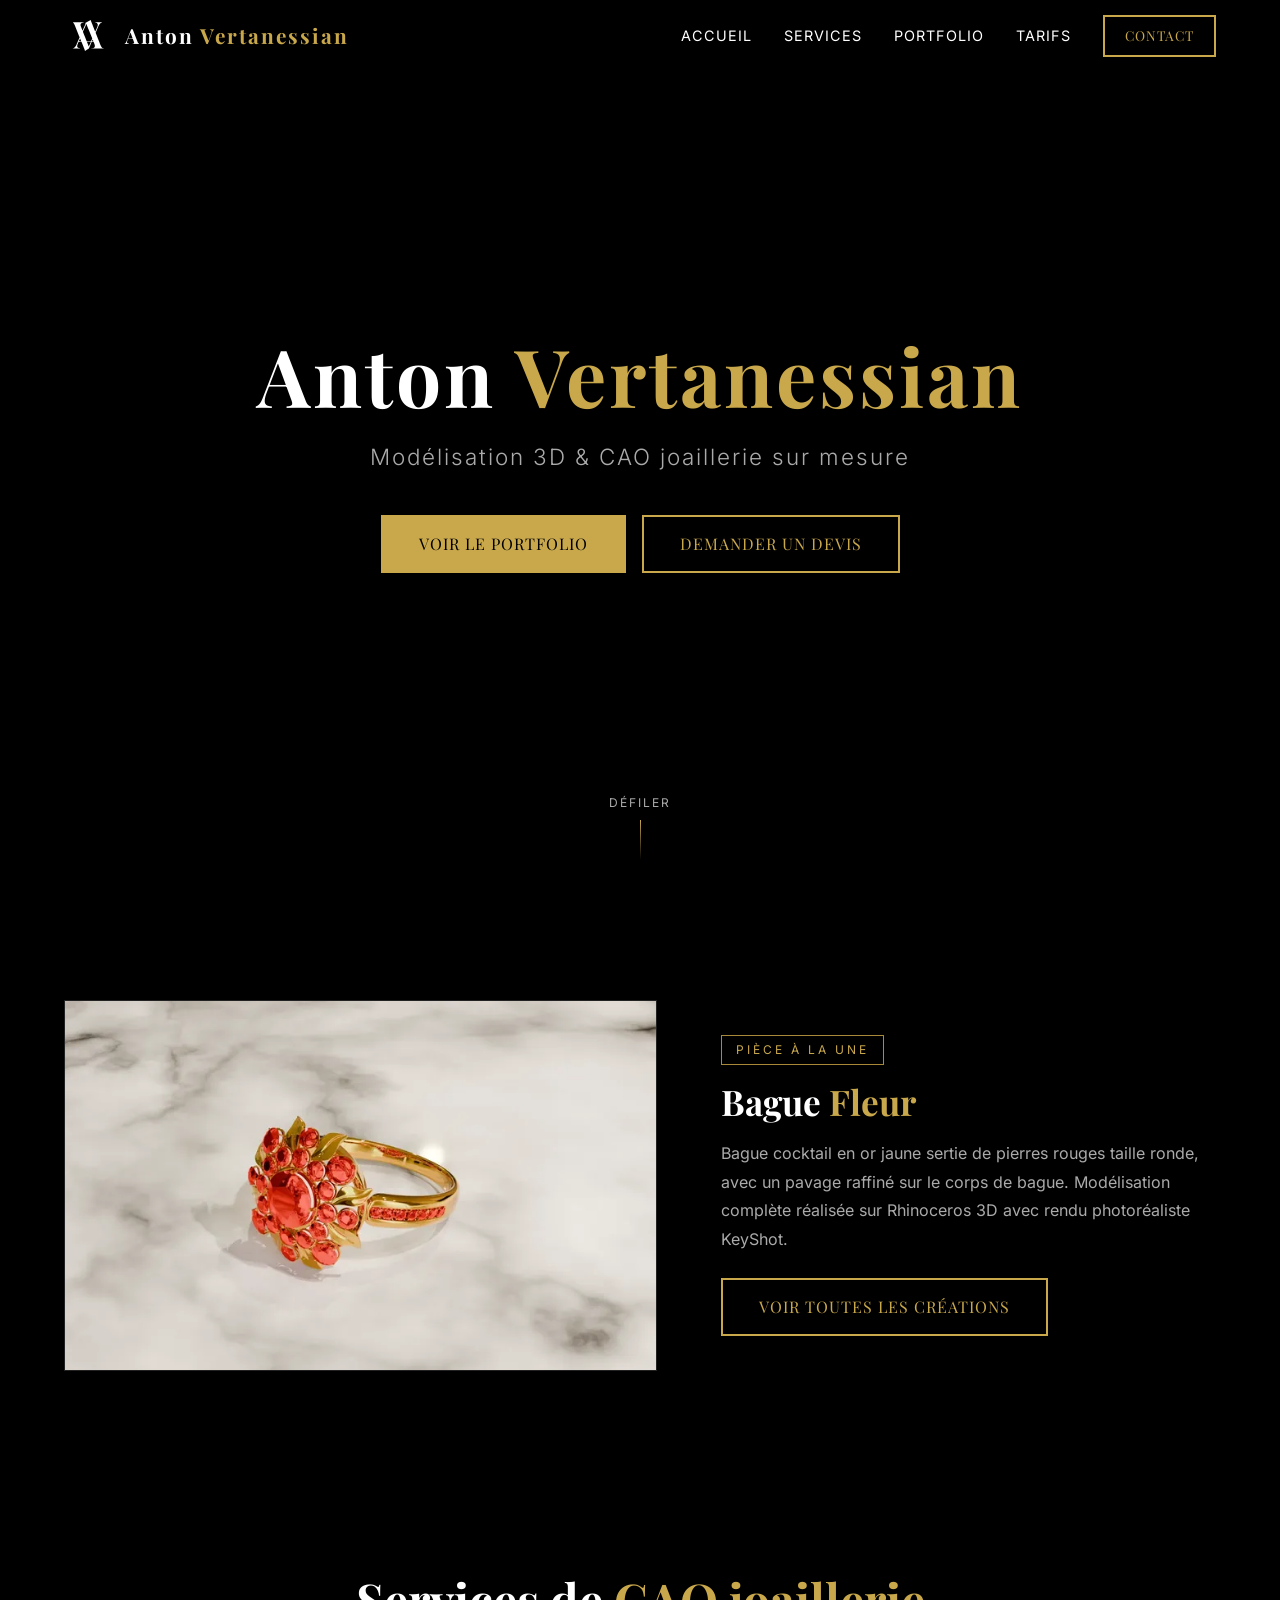
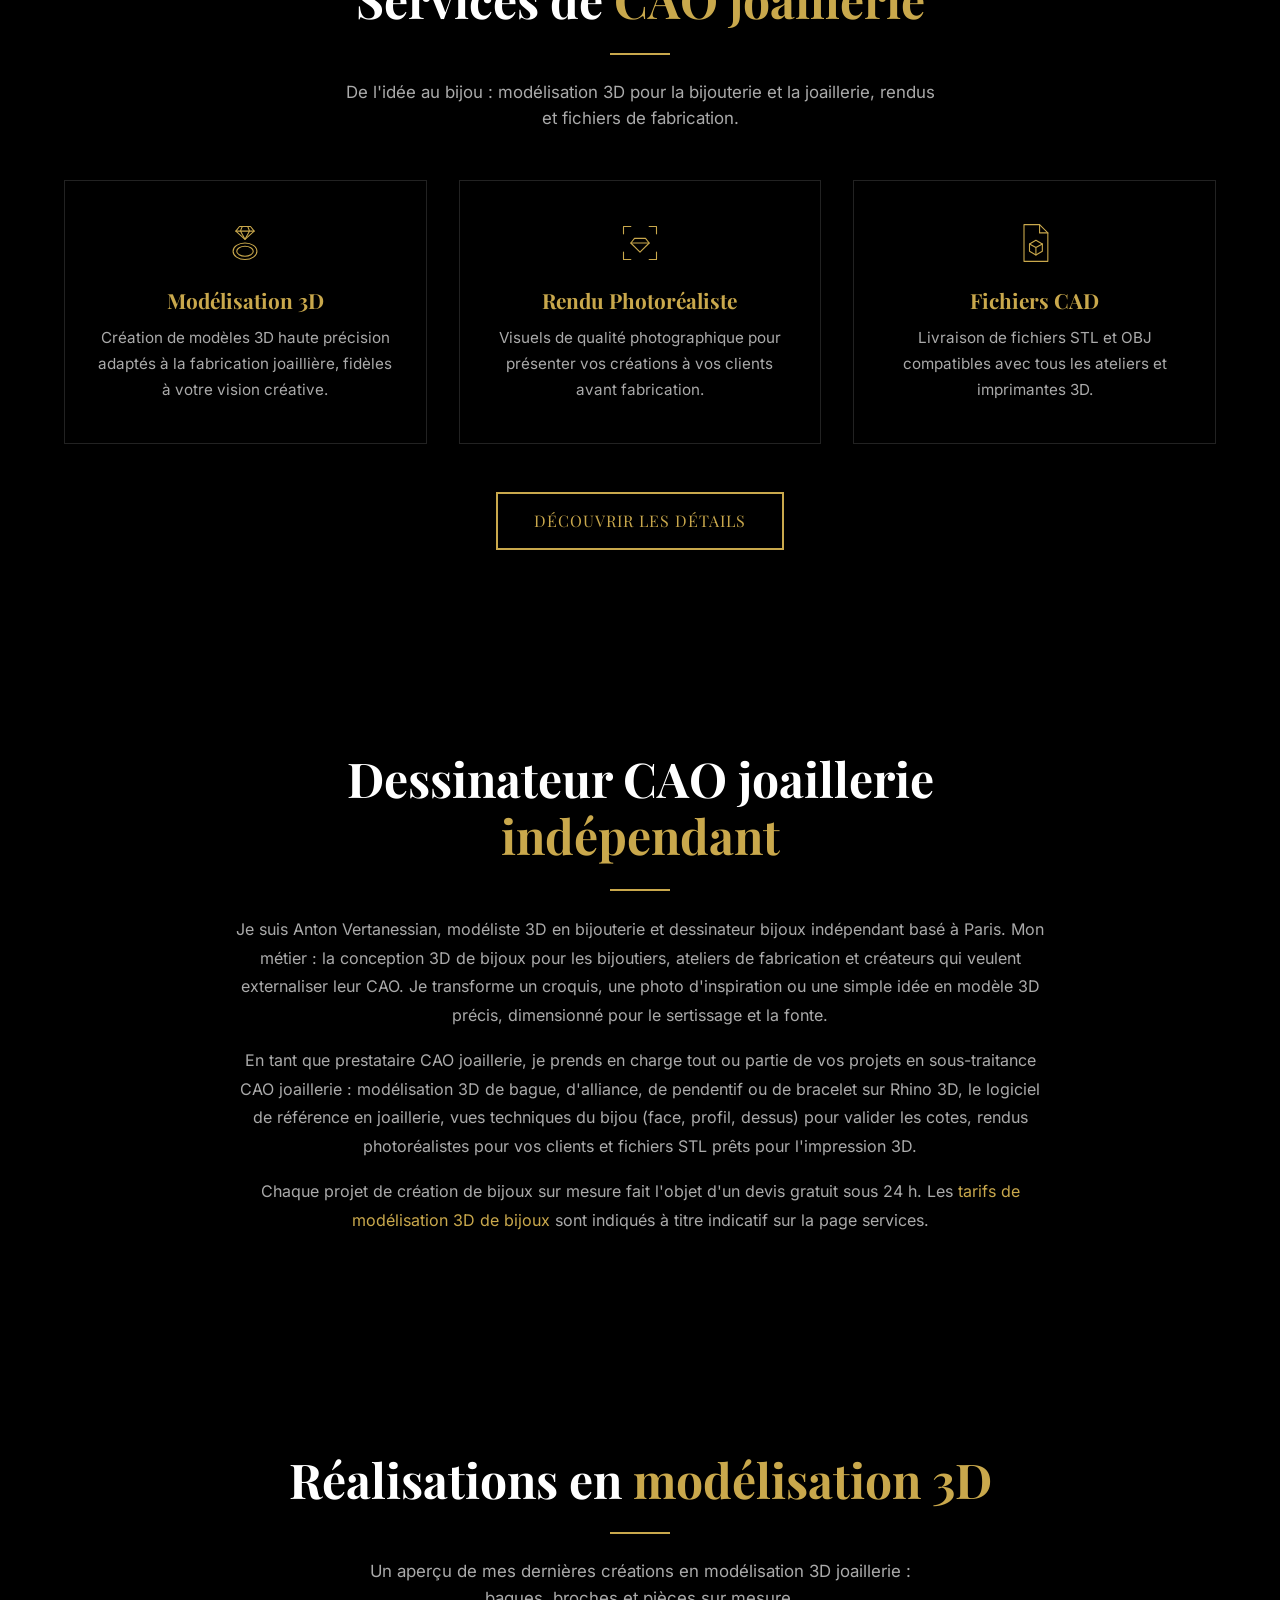
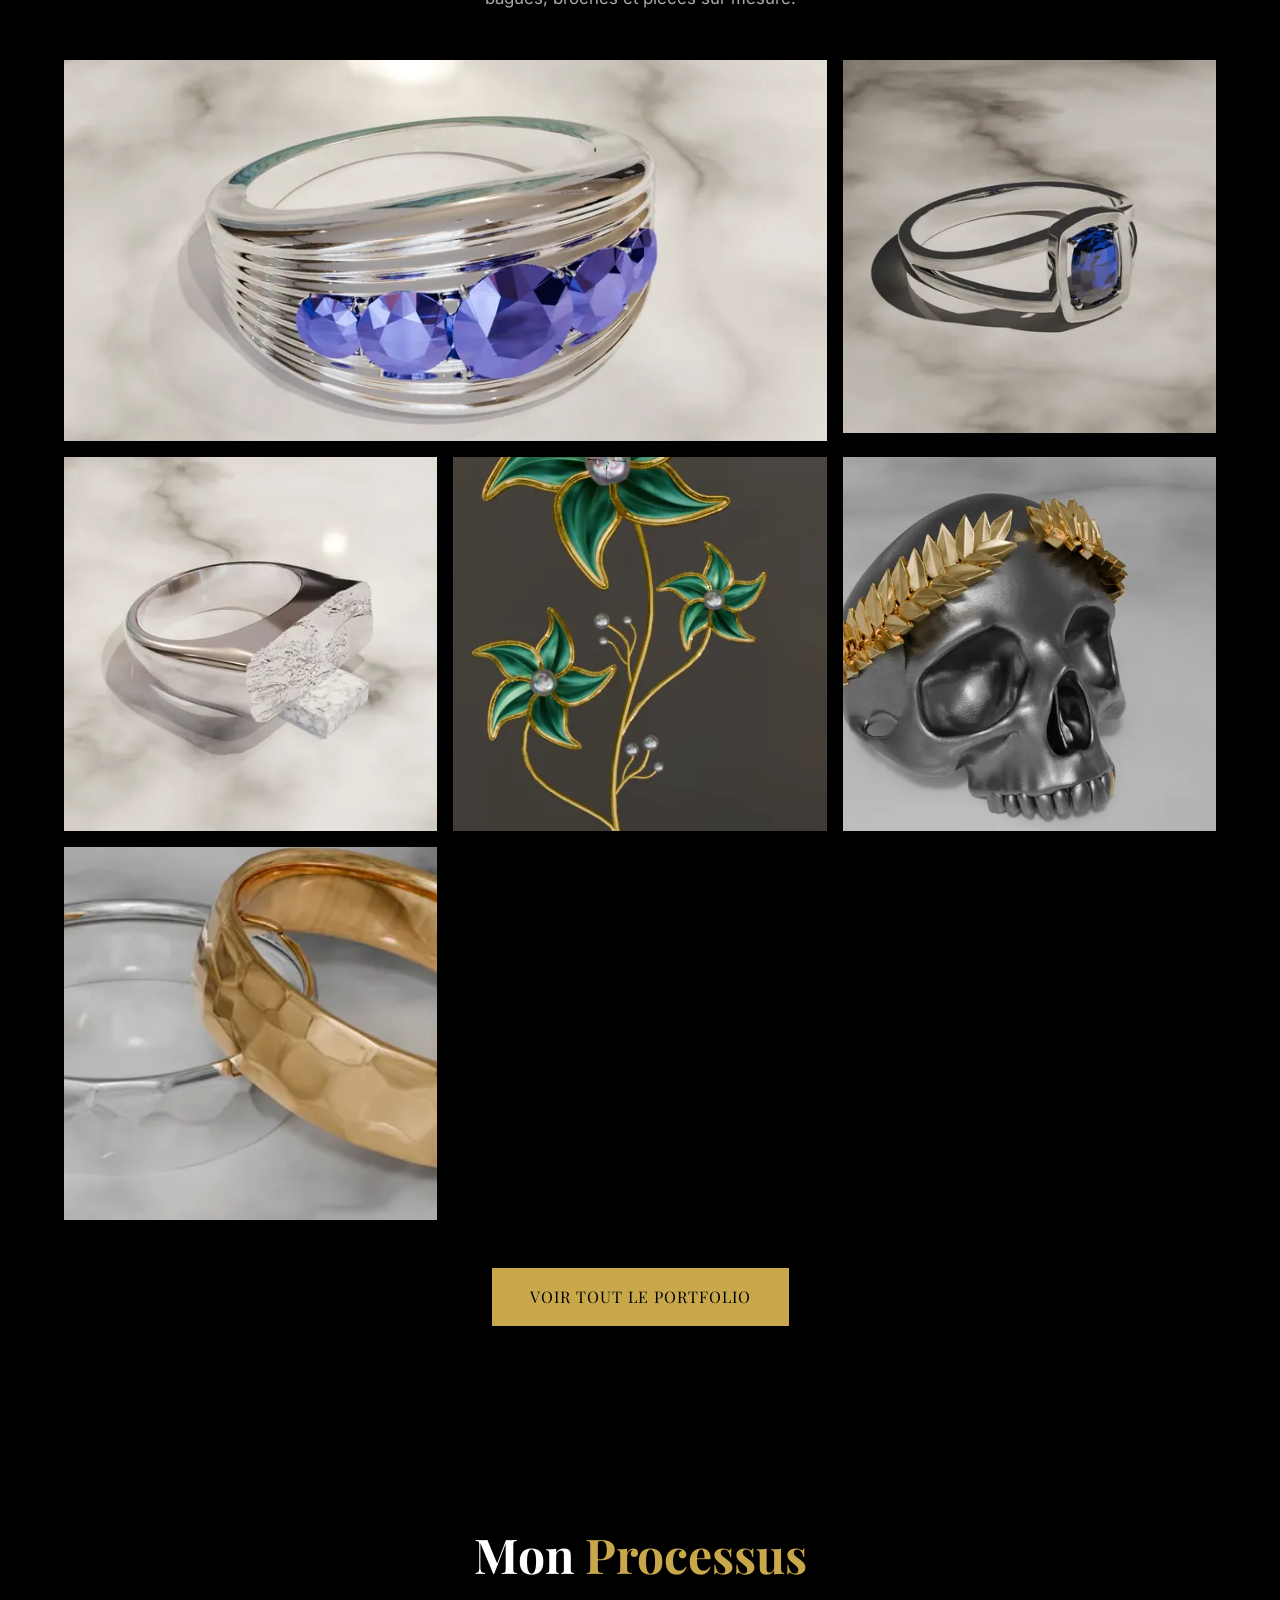
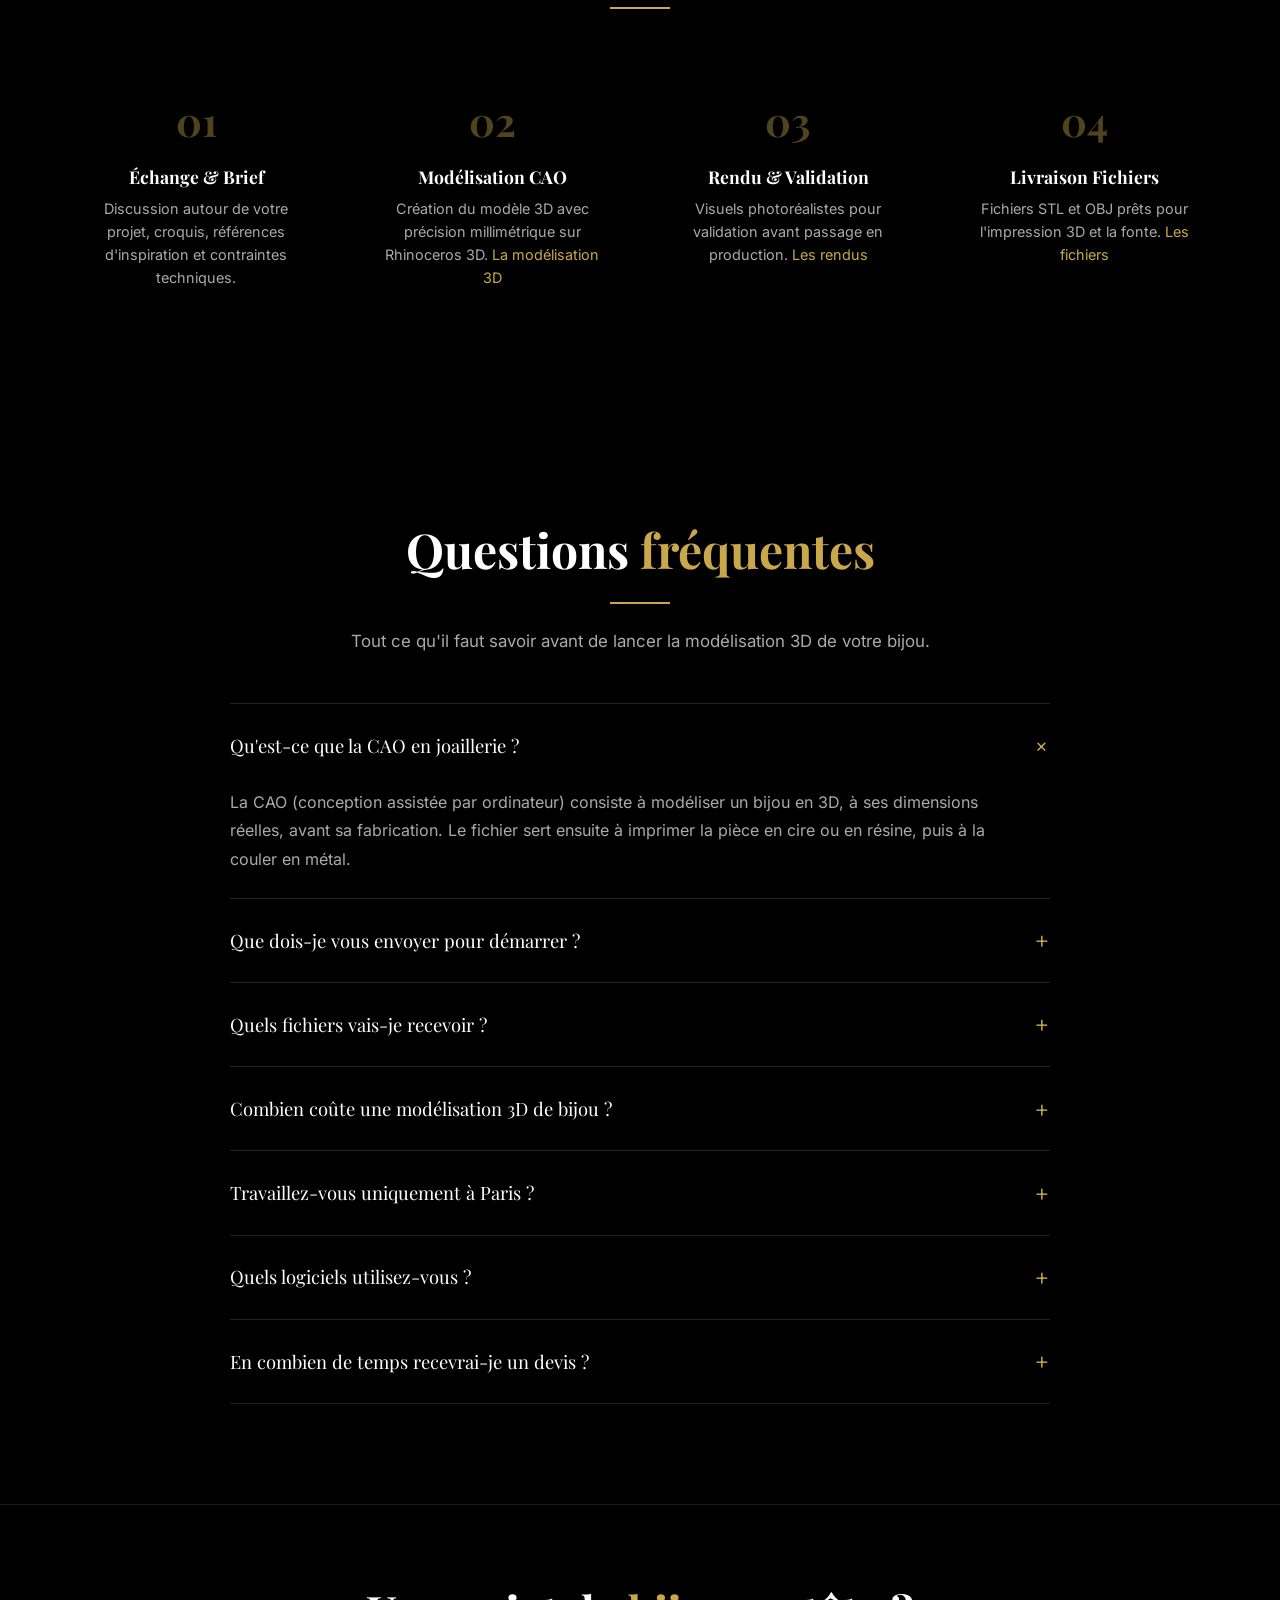
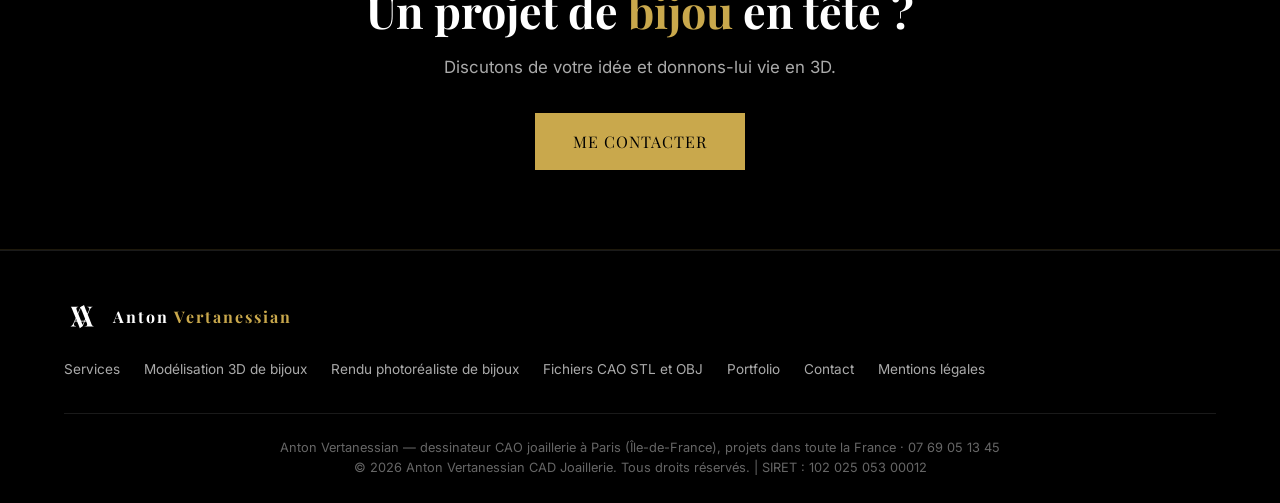
==== commit d725d736: "SEO passe 3 : vitesse, mots-clés, maillage, SEO local, 404 Polices auto-hébergées et préchargées (pl" ====
--- a/index.html
+++ b/index.html
@@ -22,13 +22,12 @@
   <meta name="twitter:card" content="summary_large_image">
   <meta name="twitter:title" content="CAO joaillerie &amp; modélisation 3D de bijoux | Anton Vertanessian">
   <meta name="twitter:description" content="Dessinateur CAO joaillerie indépendant à Paris : modélisation 3D de bijoux, rendus photoréalistes et fichiers STL prêts à imprimer. Devis gratuit sous 24 h.">
-  <script type="application/ld+json">{"@context": "https://schema.org", "@type": "ProfessionalService", "@id": "https://didiland.dpdns.org/#business", "name": "Anton Vertanessian CAD Joaillerie", "alternateName": ["Anton Vertanessian", "CAO joaillerie Anton Vertanessian"], "description": "Dessinateur CAO joaillerie indépendant à Paris : modélisation 3D de bijoux, rendus photoréalistes et fichiers STL prêts à imprimer. Devis gratuit sous 24 h.", "url": "https://didiland.dpdns.org/", "logo": "https://didiland.dpdns.org/images/Logo.svg", "image": "https://didiland.dpdns.org/images/og-bague-fleur-cao-joaillerie.jpg", "email": "anton.chebab@gmail.com", "telephone": "+33769051345", "address": {"@type": "PostalAddress", "addressLocality": "Paris", "addressRegion": "Île-de-France", "addressCountry": "FR"}, "areaServed": [{"@type": "City", "name": "Paris"}, {"@type": "AdministrativeArea", "name": "Île-de-France"}, {"@type": "Country", "name": "France"}], "openingHoursSpecification": [{"@type": "OpeningHoursSpecification", "dayOfWeek": ["Monday", "Tuesday", "Wednesday", "Thursday", "Friday", "Saturday"], "opens": "09:00", "closes": "19:00"}], "founder": {"@type": "Person", "name": "Anton Vertanessian", "jobTitle": "Dessinateur CAO joaillerie"}, "knowsAbout": ["CAO joaillerie", "Conception 3D de bijoux", "Dessin technique de bijoux", "Fichiers STL pour impression 3D", "Fonte à la cire perdue", "KeyShot", "Modélisation 3D d'alliances", "Modélisation 3D de bagues", "Modélisation 3D de bijoux", "Rendu photoréaliste", "Rhinoceros 3D", "Serti clos", "Serti griffes", "Serti pavé", "Sous-traitance CAO joaillerie", "ZBrush"], "hasOfferCatalog": {"@type": "OfferCatalog", "name": "Services de CAO joaillerie", "itemListElement": [{"@type": "Offer", "itemOffered": {"@type": "Service", "name": "Modélisation 3D de bijoux", "description": "Modèles 3D haute précision adaptés à la fabrication joaillière."}}, {"@type": "Offer", "itemOffered": {"@type": "Service", "name": "Rendu photoréaliste de bijoux", "description": "Visuels de qualité photographique avant fabrication."}}, {"@type": "Offer", "itemOffered": {"@type": "Service", "name": "Fichiers CAO STL et OBJ", "description": "Fichiers prêts pour impression 3D cire / résine et la fonte."}}]}, "priceRange": "30 € – 150 €"}</script>
+  <script type="application/ld+json">{"@context": "https://schema.org", "@type": "ProfessionalService", "@id": "https://didiland.dpdns.org/#business", "name": "Anton Vertanessian CAD Joaillerie", "alternateName": ["Anton Vertanessian", "CAO joaillerie Anton Vertanessian"], "description": "Dessinateur CAO joaillerie indépendant à Paris : modélisation 3D de bijoux, rendus photoréalistes et fichiers STL prêts à imprimer. Devis gratuit sous 24 h.", "url": "https://didiland.dpdns.org/", "logo": "https://didiland.dpdns.org/images/Logo.svg", "image": "https://didiland.dpdns.org/images/og-bague-fleur-cao-joaillerie.jpg", "email": "anton.chebab@gmail.com", "telephone": "+33769051345", "address": {"@type": "PostalAddress", "addressLocality": "Paris", "addressRegion": "Île-de-France", "addressCountry": "FR"}, "areaServed": [{"@type": "City", "name": "Paris"}, {"@type": "AdministrativeArea", "name": "Île-de-France"}, {"@type": "Country", "name": "France"}], "openingHoursSpecification": [{"@type": "OpeningHoursSpecification", "dayOfWeek": ["Monday", "Tuesday", "Wednesday", "Thursday", "Friday", "Saturday"], "opens": "09:00", "closes": "19:00"}], "founder": {"@type": "Person", "@id": "https://didiland.dpdns.org/#anton", "name": "Anton Vertanessian", "jobTitle": "Dessinateur CAO joaillerie, modéliste 3D bijouterie", "knowsAbout": ["CAO joaillerie", "Rhino 3D", "Modélisation 3D de bijoux", "Rendu photoréaliste de bijoux"], "workLocation": {"@type": "Place", "name": "Paris, Île-de-France"}}, "knowsAbout": ["CAO joaillerie", "Conception 3D de bagues", "Conception 3D de bijoux", "Dessin 3D de bijoux", "Dessin technique de bijoux", "Fichiers STL pour impression 3D", "Fonte à la cire perdue", "KeyShot", "Modélisation 3D bijouterie", "Modélisation 3D d'alliances", "Modélisation 3D de bagues", "Modélisation 3D de bijoux", "Rendu photoréaliste", "Rhino 3D joaillerie", "Rhinoceros 3D", "Serti clos", "Serti griffes", "Serti pavé", "Sous-traitance CAO joaillerie", "ZBrush"], "hasOfferCatalog": {"@type": "OfferCatalog", "name": "Services de CAO joaillerie", "itemListElement": [{"@type": "Offer", "itemOffered": {"@type": "Service", "name": "Modélisation 3D de bijoux", "description": "Modèles 3D haute précision adaptés à la fabrication joaillière."}}, {"@type": "Offer", "itemOffered": {"@type": "Service", "name": "Rendu photoréaliste de bijoux", "description": "Visuels de qualité photographique avant fabrication."}}, {"@type": "Offer", "itemOffered": {"@type": "Service", "name": "Fichiers CAO STL et OBJ", "description": "Fichiers prêts pour impression 3D cire / résine et la fonte."}}]}, "priceRange": "30 € – 150 €", "contactPoint": {"@type": "ContactPoint", "contactType": "customer service", "telephone": "+33769051345", "email": "anton.chebab@gmail.com", "areaServed": "FR", "availableLanguage": "French"}}</script>
   <script type="application/ld+json">{"@context": "https://schema.org", "@type": "WebSite", "@id": "https://didiland.dpdns.org/#website", "name": "Anton Vertanessian", "url": "https://didiland.dpdns.org/", "inLanguage": "fr-FR", "publisher": {"@id": "https://didiland.dpdns.org/#business"}}</script>
-  <link rel="preconnect" href="https://fonts.googleapis.com">
-  <link rel="preconnect" href="https://fonts.gstatic.com" crossorigin>
-  <link href="https://fonts.googleapis.com/css2?family=Playfair+Display:wght@400;700&family=Inter:wght@300;400;500;600&display=swap" rel="stylesheet">
+  <link rel="preload" href="fonts/inter-latin.woff2" as="font" type="font/woff2" crossorigin>
+  <link rel="preload" href="fonts/playfair-display-latin.woff2" as="font" type="font/woff2" crossorigin>
   <link rel="icon" type="image/svg+xml" href="images/Logo.svg">
-  <link rel="stylesheet" href="style.css?v=6">
+  <link rel="stylesheet" href="style.css?v=8">
   <script type="application/ld+json">{"@context": "https://schema.org", "@type": "FAQPage", "mainEntity": [{"@type": "Question", "name": "Qu'est-ce que la CAO en joaillerie ?", "acceptedAnswer": {"@type": "Answer", "text": "La CAO (conception assistée par ordinateur) consiste à modéliser un bijou en 3D, à ses dimensions réelles, avant sa fabrication. Le fichier sert ensuite à imprimer la pièce en cire ou en résine, puis à la couler en métal."}}, {"@type": "Question", "name": "Que dois-je vous envoyer pour démarrer ?", "acceptedAnswer": {"@type": "Answer", "text": "Un croquis, des photos d'inspiration ou une description de la pièce, avec si possible le tour de doigt, les dimensions des pierres et le métal souhaité."}}, {"@type": "Question", "name": "Quels fichiers vais-je recevoir ?", "acceptedAnswer": {"@type": "Answer", "text": "Des fichiers STL, pour l'impression 3D et la fonte, et OBJ, pour le rendu et la visualisation. Ils sont vérifiés et inclus avec chaque modélisation."}}, {"@type": "Question", "name": "Combien coûte une modélisation 3D de bijou ?", "acceptedAnswer": {"@type": "Answer", "text": "Les prix sont indicatifs : à partir de 40 € pour un solitaire simple, 50 € pour un pendentif, 130 – 150 € pour un bracelet tennis. Le rendu photoréaliste est à +20 €. Voir la grille complète."}}, {"@type": "Question", "name": "Travaillez-vous uniquement à Paris ?", "acceptedAnswer": {"@type": "Answer", "text": "Je suis basé à Paris et je travaille avec des joailliers, ateliers et créateurs partout en France : tout se fait à distance, par email et téléphone."}}, {"@type": "Question", "name": "Quels logiciels utilisez-vous ?", "acceptedAnswer": {"@type": "Answer", "text": "Rhinoceros 3D et ZBrush pour la modélisation, KeyShot et V-Ray pour les rendus photoréalistes."}}, {"@type": "Question", "name": "En combien de temps recevrai-je un devis ?", "acceptedAnswer": {"@type": "Answer", "text": "Je réponds sous 24 h, du lundi au samedi, avec un devis gratuit et personnalisé."}}]}</script>
   <noscript><style>.reveal,.reveal-left,.reveal-right{opacity:1;transform:none}</style></noscript>
 </head>
@@ -76,7 +75,7 @@
     <div class="container">
       <div class="featured-piece reveal">
         <div class="featured-img">
-          <img src="images/bague-fleur-or-jaune-pierres-rouges.webp" alt="Rendu photoréaliste bague cocktail Fleur en or jaune sertie de pierres rouges taille ronde" loading="lazy" width="1600" height="900">
+          <img src="images/bague-fleur-or-jaune-pierres-rouges.webp" alt="Rendu photoréaliste bague cocktail Fleur en or jaune sertie de pierres rouges taille ronde" loading="lazy" width="1600" height="900" srcset="images/bague-fleur-or-jaune-pierres-rouges-800.webp 800w, images/bague-fleur-or-jaune-pierres-rouges.webp 1600w" sizes="(max-width: 968px) 100vw, 600px">
         </div>
         <div class="featured-content">
           <span class="featured-label">Pièce à la une</span>
@@ -93,7 +92,7 @@
     <div class="container">
       <h2 class="section-title reveal">Services de <span class="gold">CAO joaillerie</span></h2>
       <div class="divider reveal"></div>
-      <p class="section-subtitle reveal">De l'idée au bijou : conception 3D de bijoux, rendus et fichiers de fabrication pour les professionnels de la joaillerie.</p>
+      <p class="section-subtitle reveal">De l'idée au bijou : modélisation 3D pour la bijouterie et la joaillerie, rendus et fichiers de fabrication.</p>
 
       <div class="services-grid">
         <div class="service-card reveal">
@@ -125,8 +124,8 @@
       <div class="about-text reveal">
         <h2 class="section-title">Dessinateur CAO joaillerie <span class="gold">indépendant</span></h2>
         <div class="divider"></div>
-        <p>Je suis Anton Vertanessian, dessinateur bijoux indépendant basé à Paris. Mon métier : la conception 3D de bijoux pour les bijoutiers, ateliers de fabrication et créateurs qui veulent externaliser leur CAO. Je transforme un croquis, une photo d'inspiration ou une simple idée en modèle 3D précis, dimensionné pour le sertissage et la fonte.</p>
-        <p>En tant que prestataire CAO bijouterie, je prends en charge tout ou partie de vos projets en sous-traitance CAO joaillerie : modélisation 3D de bague, d'alliance, de pendentif ou de bracelet sur Rhinoceros 3D, vues techniques du bijou (face, profil, dessus) pour valider les cotes, rendus photoréalistes pour vos clients et fichiers STL prêts pour l'impression 3D.</p>
+        <p>Je suis Anton Vertanessian, modéliste 3D en bijouterie et dessinateur bijoux indépendant basé à Paris. Mon métier : la conception 3D de bijoux pour les bijoutiers, ateliers de fabrication et créateurs qui veulent externaliser leur CAO. Je transforme un croquis, une photo d'inspiration ou une simple idée en modèle 3D précis, dimensionné pour le sertissage et la fonte.</p>
+        <p>En tant que prestataire CAO joaillerie, je prends en charge tout ou partie de vos projets en sous-traitance CAO joaillerie : modélisation 3D de bague, d'alliance, de pendentif ou de bracelet sur Rhino 3D, le logiciel de référence en joaillerie, vues techniques du bijou (face, profil, dessus) pour valider les cotes, rendus photoréalistes pour vos clients et fichiers STL prêts pour l'impression 3D.</p>
         <p>Chaque projet de création de bijoux sur mesure fait l'objet d'un devis gratuit sous 24 h. Les <a class="gold" href="services.html#tarifs">tarifs de modélisation 3D de bijoux</a> sont indiqués à titre indicatif sur la page services.</p>
       </div>
     </div>
@@ -141,15 +140,15 @@
 
       <div class="portfolio-grid portfolio-grid--home">
         <div class="portfolio-item portfolio-item--wide reveal">
-          <img src="images/bague-stries-argent-tanzanites.webp" alt="Rendu 3D bague Stries en argent sertie de tanzanites taille ronde" loading="lazy" width="1600" height="900">
+          <img src="images/bague-stries-argent-tanzanites.webp" alt="Rendu 3D bague Stries en argent sertie de tanzanites taille ronde" loading="lazy" width="1600" height="900" srcset="images/bague-stries-argent-tanzanites-800.webp 800w, images/bague-stries-argent-tanzanites.webp 1600w" sizes="(max-width: 480px) 100vw, (max-width: 968px) 50vw, 400px">
           <div class="overlay"><h3>Bague Stries — Tanzanites</h3></div>
         </div>
         <div class="portfolio-item reveal">
-          <img src="images/bague-solitaire-saphir-or-blanc.webp" alt="Modélisation 3D bague solitaire en or blanc sertie d’un saphir bleu taille coussin" loading="lazy" width="1600" height="900">
+          <img src="images/bague-solitaire-saphir-or-blanc.webp" alt="Modélisation 3D bague solitaire en or blanc sertie d’un saphir bleu taille coussin" loading="lazy" width="1600" height="900" srcset="images/bague-solitaire-saphir-or-blanc-800.webp 800w, images/bague-solitaire-saphir-or-blanc.webp 1600w" sizes="(max-width: 480px) 100vw, (max-width: 968px) 50vw, 400px">
           <div class="overlay"><h3>Solitaire Saphir</h3></div>
         </div>
         <div class="portfolio-item reveal">
-          <img src="images/bague-rock-argent-texture-brute.webp" alt="Rendu 3D bague Rock en argent à texture minérale brute" loading="lazy" width="1600" height="900">
+          <img src="images/bague-rock-argent-texture-brute.webp" alt="Rendu 3D bague Rock en argent à texture minérale brute" loading="lazy" width="1600" height="900" srcset="images/bague-rock-argent-texture-brute-800.webp 800w, images/bague-rock-argent-texture-brute.webp 1600w" sizes="(max-width: 480px) 100vw, (max-width: 968px) 50vw, 400px">
           <div class="overlay"><h3>Bague Rock</h3></div>
         </div>
         <div class="portfolio-item reveal">
@@ -157,11 +156,11 @@
           <div class="overlay"><h3>Broche Florale Or</h3></div>
         </div>
         <div class="portfolio-item reveal">
-          <img src="images/sculpture-crane-laurier-or.webp" alt="Rendu 3D sculpture crâne en acier patiné couronné de lauriers en or" loading="lazy" width="1554" height="1032">
+          <img src="images/sculpture-crane-laurier-or.webp" alt="Rendu 3D sculpture crâne en acier patiné couronné de lauriers en or" loading="lazy" width="1554" height="1032" srcset="images/sculpture-crane-laurier-or-800.webp 800w, images/sculpture-crane-laurier-or.webp 1554w" sizes="(max-width: 480px) 100vw, (max-width: 968px) 50vw, 400px">
           <div class="overlay"><h3>Crâne Laurier d'Or</h3></div>
         </div>
         <div class="portfolio-item reveal">
-          <img src="images/bagues-forge-or-argent-martele.webp" alt="Rendu 3D de deux bagues Forge en or jaune et argent martelé" loading="lazy" width="1600" height="614">
+          <img src="images/bagues-forge-or-argent-martele.webp" alt="Rendu 3D de deux bagues Forge en or jaune et argent martelé" loading="lazy" width="1600" height="614" srcset="images/bagues-forge-or-argent-martele-800.webp 800w, images/bagues-forge-or-argent-martele.webp 1600w" sizes="(max-width: 480px) 100vw, (max-width: 968px) 50vw, 400px">
           <div class="overlay"><h3>Bagues Forge</h3></div>
         </div>
       </div>
@@ -186,17 +185,17 @@
         <div class="process-step reveal">
           <div class="process-number">02</div>
           <h3>Modélisation CAO</h3>
-          <p>Création du modèle 3D avec précision millimétrique sur Rhinoceros 3D.</p>
+          <p>Création du modèle 3D avec précision millimétrique sur Rhinoceros 3D. <a class="gold" href="modelisation-3d-bijoux.html">La modélisation 3D</a></p>
         </div>
         <div class="process-step reveal">
           <div class="process-number">03</div>
           <h3>Rendu & Validation</h3>
-          <p>Visuels photoréalistes pour validation avant passage en production.</p>
+          <p>Visuels photoréalistes pour validation avant passage en production. <a class="gold" href="rendu-photorealiste-bijoux.html">Les rendus</a></p>
         </div>
         <div class="process-step reveal">
           <div class="process-number">04</div>
           <h3>Livraison Fichiers</h3>
-          <p>Fichiers STL et OBJ prêts pour l'impression 3D et la fonte.</p>
+          <p>Fichiers STL et OBJ prêts pour l'impression 3D et la fonte. <a class="gold" href="fichiers-cao-stl-bijoux.html">Les fichiers</a></p>
         </div>
       </div>
     </div>
@@ -219,7 +218,7 @@
         </details>
         <details class="faq-item">
           <summary>Quels fichiers vais-je recevoir ?</summary>
-          <p>Des fichiers STL, pour l'impression 3D et la fonte, et OBJ, pour le rendu et la visualisation. Ils sont vérifiés et inclus avec chaque modélisation.</p>
+          <p>Des fichiers STL, pour l'impression 3D et la fonte, et OBJ, pour le rendu et la visualisation. Ils sont vérifiés et inclus avec chaque modélisation : <a class="gold" href="fichiers-cao-stl-bijoux.html">en savoir plus sur les fichiers CAO</a>.</p>
         </details>
         <details class="faq-item">
           <summary>Combien coûte une modélisation 3D de bijou ?</summary>
@@ -227,11 +226,11 @@
         </details>
         <details class="faq-item">
           <summary>Travaillez-vous uniquement à Paris ?</summary>
-          <p>Je suis basé à Paris et je travaille avec des joailliers, ateliers et créateurs partout en France : tout se fait à distance, par email et téléphone.</p>
+          <p>Je suis basé à Paris et je travaille avec des joailliers, ateliers et créateurs partout en France : tout se fait à distance, par email et téléphone. <a class="gold" href="contact.html">Demander un devis</a>.</p>
         </details>
         <details class="faq-item">
           <summary>Quels logiciels utilisez-vous ?</summary>
-          <p>Rhinoceros 3D et ZBrush pour la modélisation, KeyShot et V-Ray pour les rendus photoréalistes.</p>
+          <p>Rhinoceros 3D (Rhino) et ZBrush pour la <a class="gold" href="modelisation-3d-bijoux.html">modélisation 3D</a>, KeyShot et V-Ray pour les <a class="gold" href="rendu-photorealiste-bijoux.html">rendus photoréalistes</a>.</p>
         </details>
         <details class="faq-item">
           <summary>En combien de temps recevrai-je un devis ?</summary>
@@ -266,14 +265,14 @@
         </div>
       </div>
       <div class="footer-bottom">
-        &copy; 2026 Anton Vertanessian — Anton Vertanessian CAD Joaillerie. Tous droits réservés. | SIRET : 102 025 053 00012
+        Anton Vertanessian — dessinateur CAO joaillerie à Paris (Île-de-France), projets dans toute la France · <a href="tel:+33769051345">07 69 05 13 45</a><br>&copy; 2026 Anton Vertanessian CAD Joaillerie. Tous droits réservés. | SIRET : 102 025 053 00012
       </div>
     </div>
   </footer>
 
   <!-- Marker for dynamic homepage rendering -->
   <div id="homepage-dynamic" style="display:none"></div>
-  <script src="data/site-data.js?v=6"></script>
-  <script src="script.js?v=6"></script>
+  <script src="data/site-data.js?v=7"></script>
+  <script src="script.js?v=7"></script>
 </body>
 </html>
--- a/style.css
+++ b/style.css
@@ -1,3 +1,9 @@
+/* ===== POLICES (auto-hébergées) ===== */
+@font-face{font-family:'Inter';font-style:normal;font-display:swap;font-weight:100 900;src:url(fonts/inter-latin.woff2) format('woff2');unicode-range:U+0000-00FF,U+0131,U+0152-0153,U+02BB-02BC,U+02C6,U+02DA,U+02DC,U+0304,U+0308,U+0329,U+2000-206F,U+20AC,U+2122,U+2191,U+2193,U+2212,U+2215,U+FEFF,U+FFFD}
+@font-face{font-family:'Inter';font-style:normal;font-display:swap;font-weight:100 900;src:url(fonts/inter-latin-ext.woff2) format('woff2');unicode-range:U+0100-02BA,U+02BD-02C5,U+02C7-02CC,U+02CE-02D7,U+02DD-02FF,U+0304,U+0308,U+0329,U+1D00-1DBF,U+1E00-1E9F,U+1EF2-1EFF,U+2020,U+20A0-20AB,U+20AD-20C0,U+2113,U+2C60-2C7F,U+A720-A7FF}
+@font-face{font-family:'Playfair Display';font-style:normal;font-display:swap;font-weight:400 900;src:url(fonts/playfair-display-latin.woff2) format('woff2');unicode-range:U+0000-00FF,U+0131,U+0152-0153,U+02BB-02BC,U+02C6,U+02DA,U+02DC,U+0304,U+0308,U+0329,U+2000-206F,U+20AC,U+2122,U+2191,U+2193,U+2212,U+2215,U+FEFF,U+FFFD}
+@font-face{font-family:'Playfair Display';font-style:normal;font-display:swap;font-weight:400 900;src:url(fonts/playfair-display-latin-ext.woff2) format('woff2');unicode-range:U+0100-02BA,U+02BD-02C5,U+02C7-02CC,U+02CE-02D7,U+02DD-02FF,U+0304,U+0308,U+0329,U+1D00-1DBF,U+1E00-1E9F,U+1EF2-1EFF,U+2020,U+20A0-20AB,U+20AD-20C0,U+2113,U+2C60-2C7F,U+A720-A7FF}
+
 /* ===== RESET & BASE ===== */
 *,*::before,*::after{margin:0;padding:0;box-sizing:border-box}
 :root{
@@ -297,3 +303,6 @@
   *,*::before,*::after{animation:none!important;transition:none!important;scroll-behavior:auto!important}
   .reveal,.reveal-left,.reveal-right{opacity:1;transform:none}
 }
+.footer-links{flex-wrap:wrap;gap:.6rem 1.5rem}
+.footer-bottom a{color:inherit}
+@media(max-width:768px){.footer-content{justify-content:center;text-align:center}.footer-links{justify-content:center}}
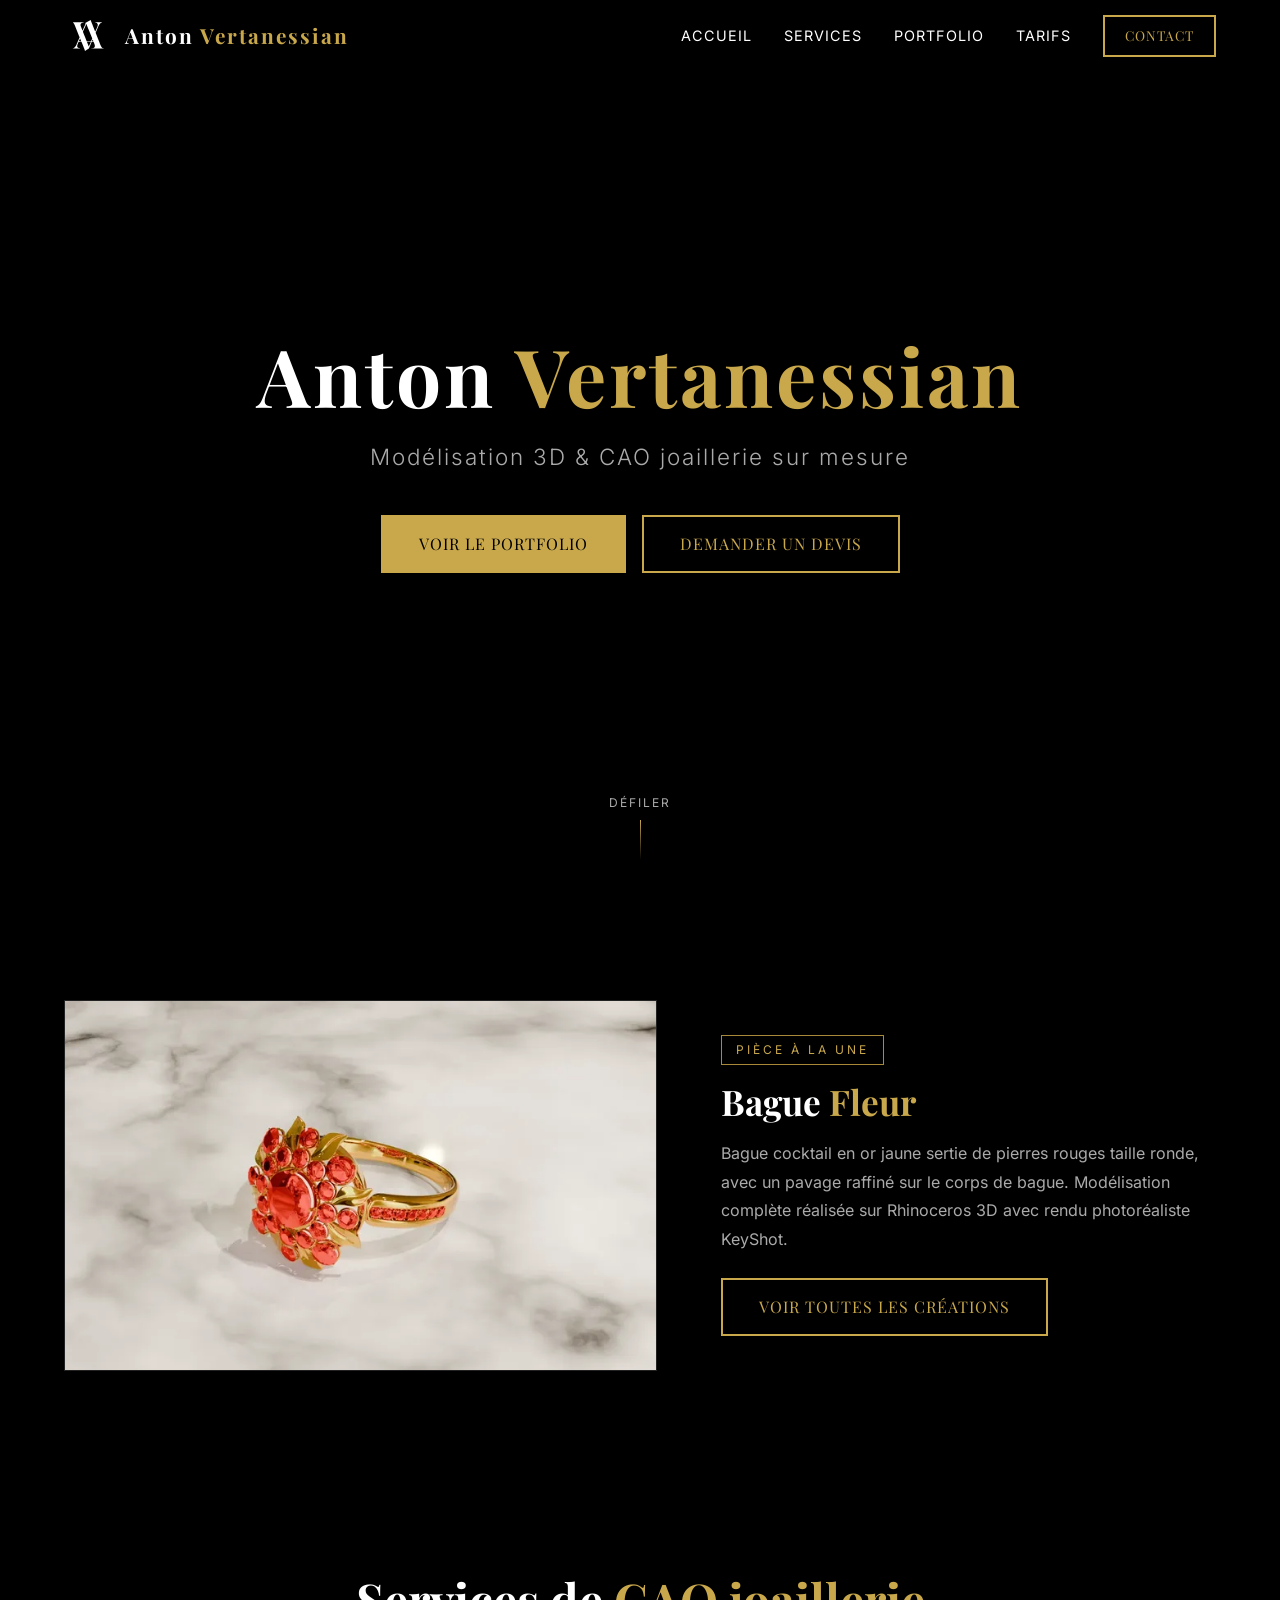
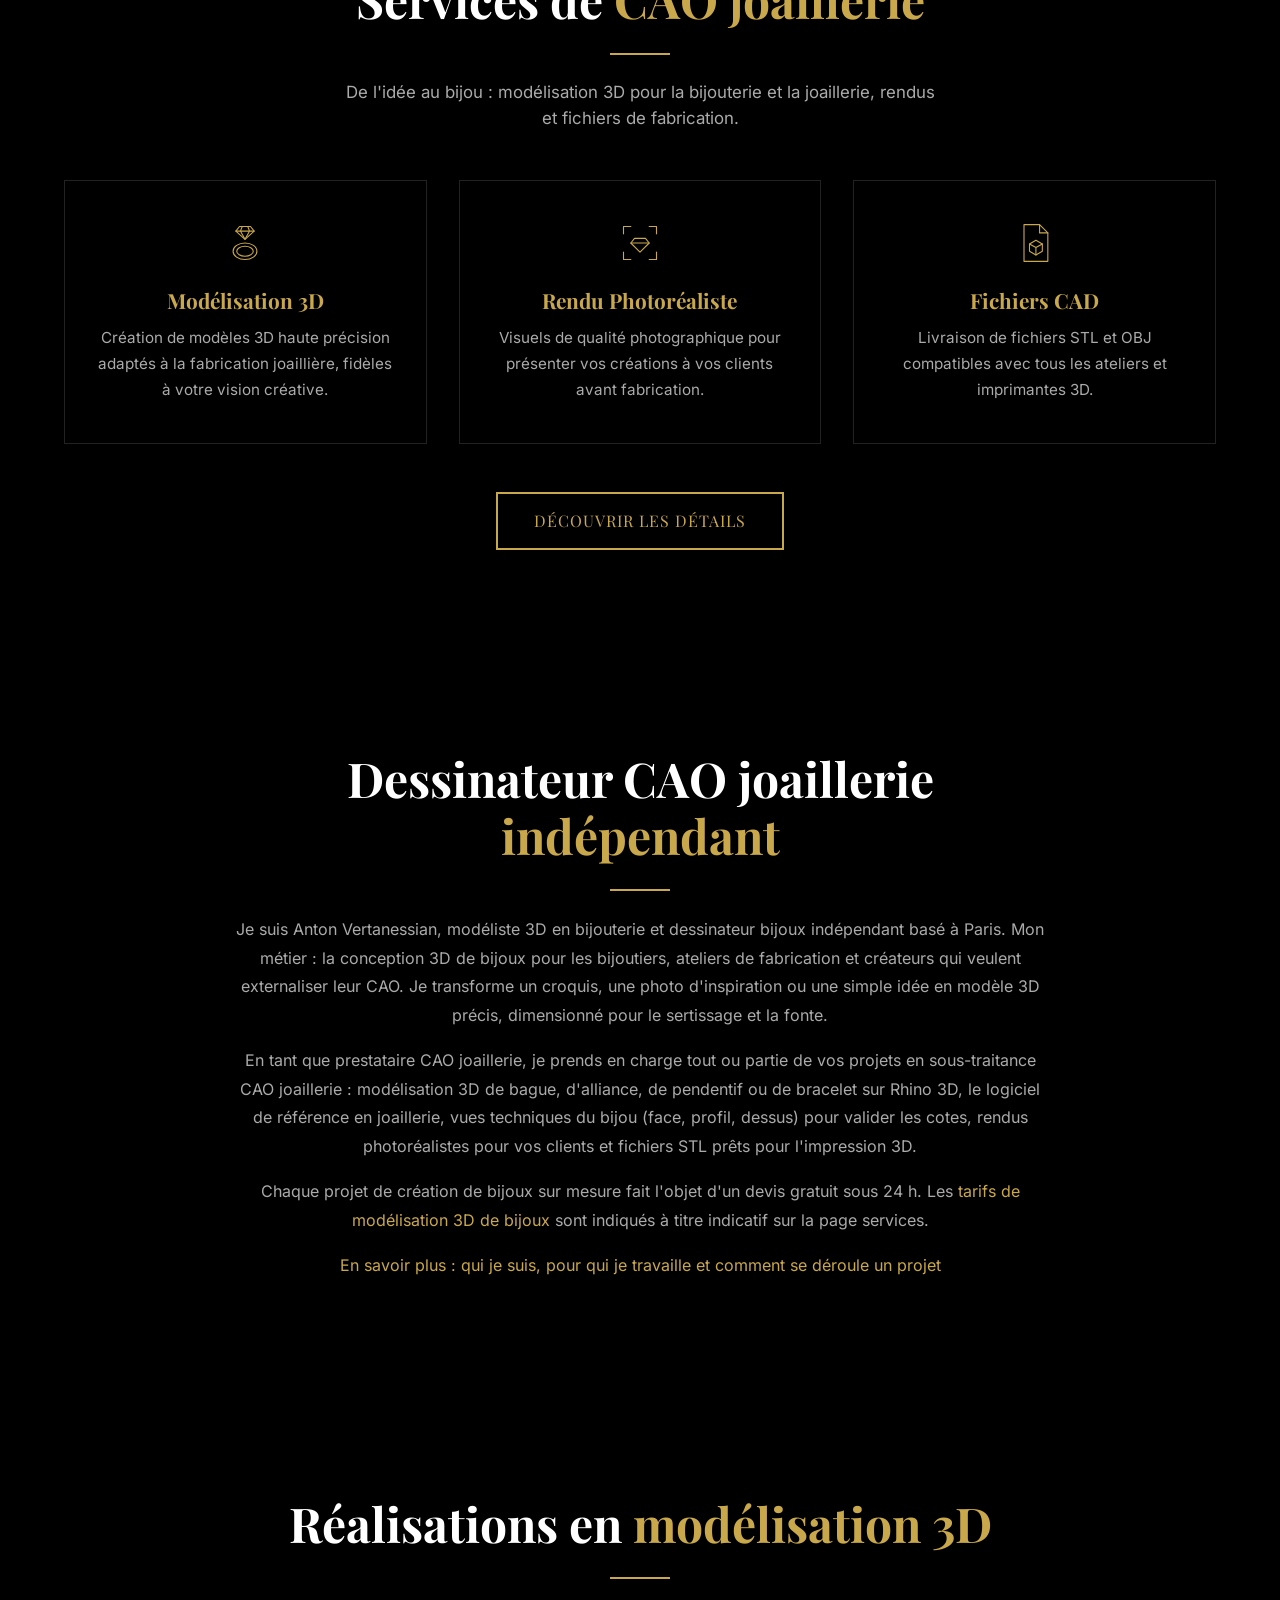
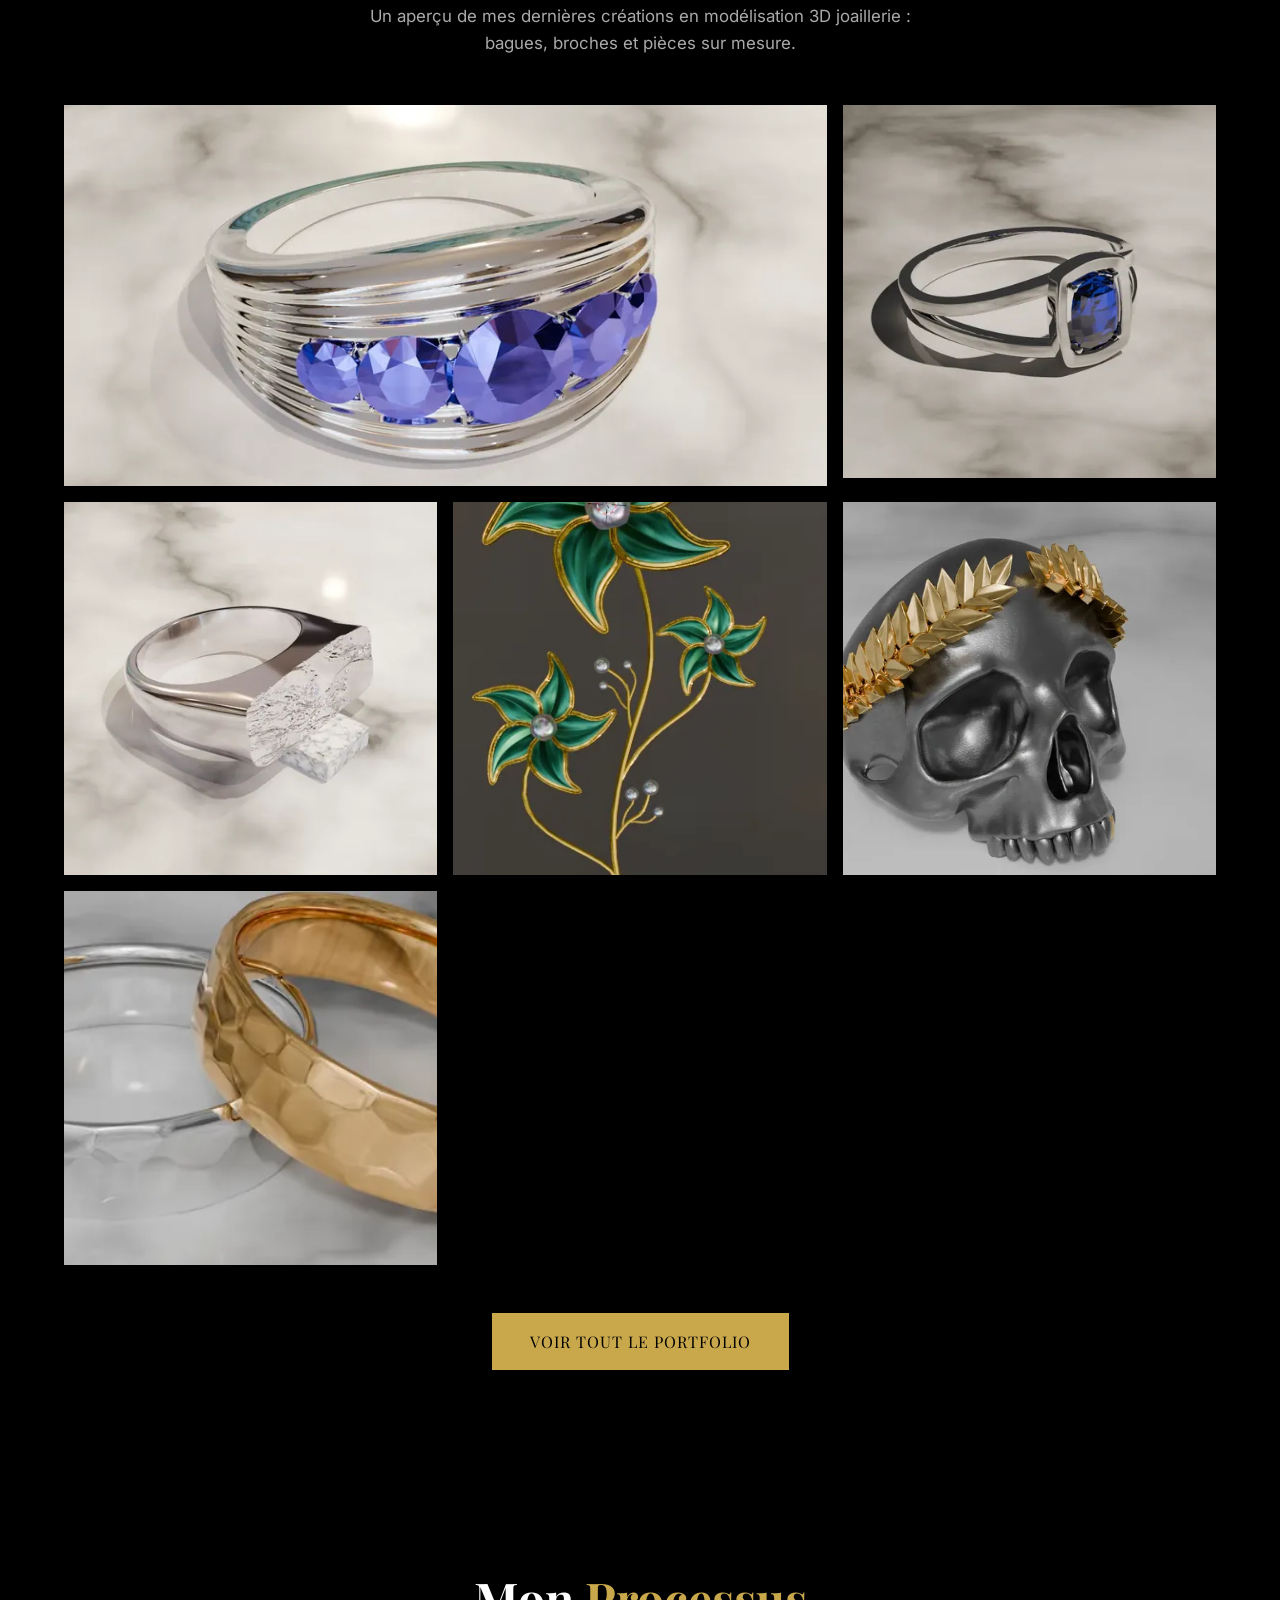
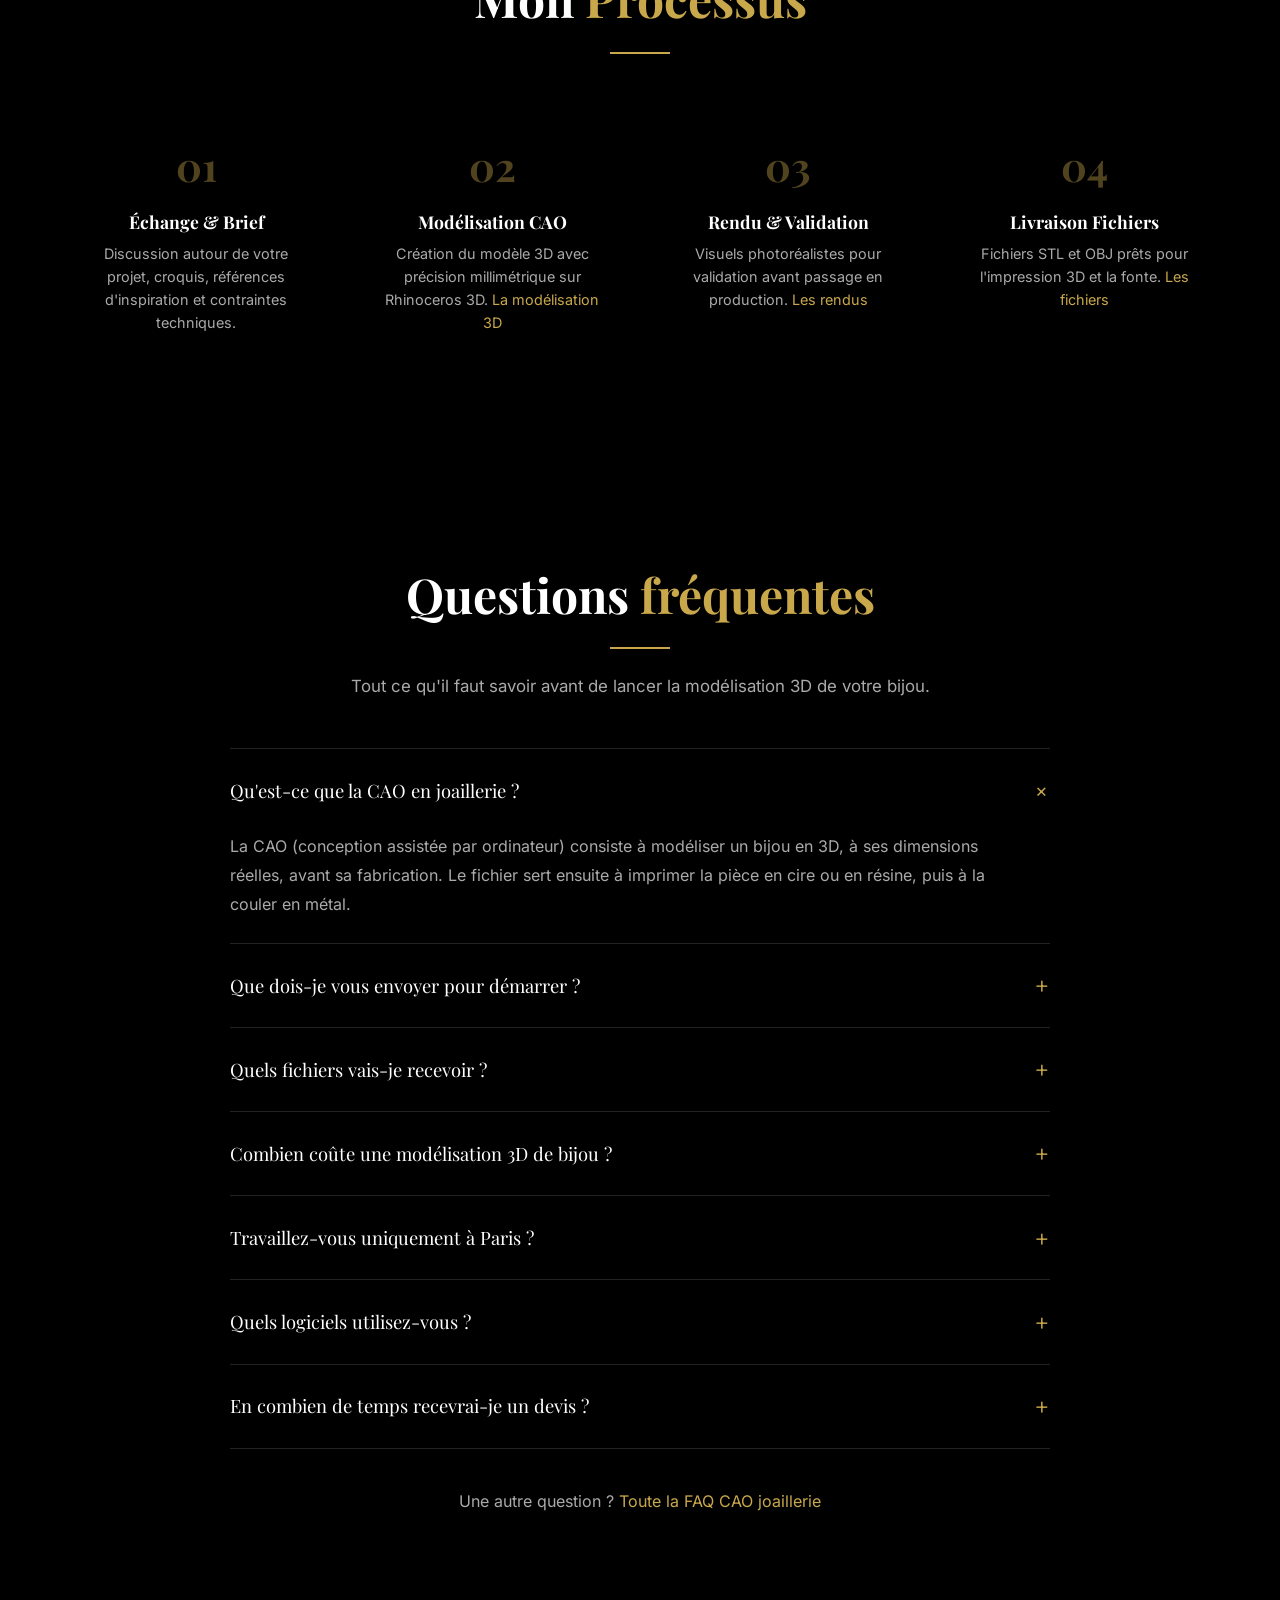
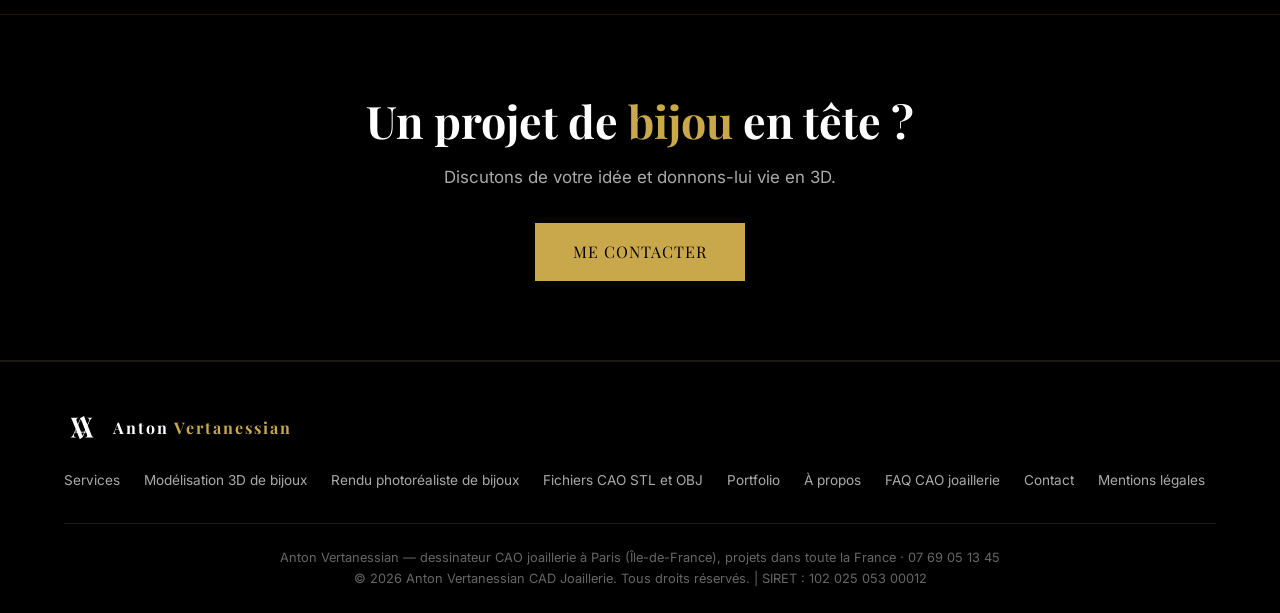
==== commit d4d0643f: "GEO / AEO : page À propos, FAQ CAO joaillerie, JSON-LD relié, llms.txt - Nouvelle page de référence " ====
--- a/index.html
+++ b/index.html
@@ -7,6 +7,7 @@
   <meta name="description" content="Dessinateur CAO joaillerie indépendant à Paris : modélisation 3D de bijoux, rendus photoréalistes et fichiers STL prêts à imprimer. Devis gratuit sous 24 h.">
   <meta name="robots" content="index, follow, max-image-preview:large">
   <link rel="canonical" href="https://didiland.dpdns.org/">
+  <link rel="describedby" href="llms.txt" title="Présentation du site pour les assistants IA (llms.txt)">
   <meta name="author" content="Anton Vertanessian">
   <meta name="theme-color" content="#000000">
   <meta property="og:type" content="website">
@@ -22,13 +23,11 @@
   <meta name="twitter:card" content="summary_large_image">
   <meta name="twitter:title" content="CAO joaillerie &amp; modélisation 3D de bijoux | Anton Vertanessian">
   <meta name="twitter:description" content="Dessinateur CAO joaillerie indépendant à Paris : modélisation 3D de bijoux, rendus photoréalistes et fichiers STL prêts à imprimer. Devis gratuit sous 24 h.">
-  <script type="application/ld+json">{"@context": "https://schema.org", "@type": "ProfessionalService", "@id": "https://didiland.dpdns.org/#business", "name": "Anton Vertanessian CAD Joaillerie", "alternateName": ["Anton Vertanessian", "CAO joaillerie Anton Vertanessian"], "description": "Dessinateur CAO joaillerie indépendant à Paris : modélisation 3D de bijoux, rendus photoréalistes et fichiers STL prêts à imprimer. Devis gratuit sous 24 h.", "url": "https://didiland.dpdns.org/", "logo": "https://didiland.dpdns.org/images/Logo.svg", "image": "https://didiland.dpdns.org/images/og-bague-fleur-cao-joaillerie.jpg", "email": "anton.chebab@gmail.com", "telephone": "+33769051345", "address": {"@type": "PostalAddress", "addressLocality": "Paris", "addressRegion": "Île-de-France", "addressCountry": "FR"}, "areaServed": [{"@type": "City", "name": "Paris"}, {"@type": "AdministrativeArea", "name": "Île-de-France"}, {"@type": "Country", "name": "France"}], "openingHoursSpecification": [{"@type": "OpeningHoursSpecification", "dayOfWeek": ["Monday", "Tuesday", "Wednesday", "Thursday", "Friday", "Saturday"], "opens": "09:00", "closes": "19:00"}], "founder": {"@type": "Person", "@id": "https://didiland.dpdns.org/#anton", "name": "Anton Vertanessian", "jobTitle": "Dessinateur CAO joaillerie, modéliste 3D bijouterie", "knowsAbout": ["CAO joaillerie", "Rhino 3D", "Modélisation 3D de bijoux", "Rendu photoréaliste de bijoux"], "workLocation": {"@type": "Place", "name": "Paris, Île-de-France"}}, "knowsAbout": ["CAO joaillerie", "Conception 3D de bagues", "Conception 3D de bijoux", "Dessin 3D de bijoux", "Dessin technique de bijoux", "Fichiers STL pour impression 3D", "Fonte à la cire perdue", "KeyShot", "Modélisation 3D bijouterie", "Modélisation 3D d'alliances", "Modélisation 3D de bagues", "Modélisation 3D de bijoux", "Rendu photoréaliste", "Rhino 3D joaillerie", "Rhinoceros 3D", "Serti clos", "Serti griffes", "Serti pavé", "Sous-traitance CAO joaillerie", "ZBrush"], "hasOfferCatalog": {"@type": "OfferCatalog", "name": "Services de CAO joaillerie", "itemListElement": [{"@type": "Offer", "itemOffered": {"@type": "Service", "name": "Modélisation 3D de bijoux", "description": "Modèles 3D haute précision adaptés à la fabrication joaillière."}}, {"@type": "Offer", "itemOffered": {"@type": "Service", "name": "Rendu photoréaliste de bijoux", "description": "Visuels de qualité photographique avant fabrication."}}, {"@type": "Offer", "itemOffered": {"@type": "Service", "name": "Fichiers CAO STL et OBJ", "description": "Fichiers prêts pour impression 3D cire / résine et la fonte."}}]}, "priceRange": "30 € – 150 €", "contactPoint": {"@type": "ContactPoint", "contactType": "customer service", "telephone": "+33769051345", "email": "anton.chebab@gmail.com", "areaServed": "FR", "availableLanguage": "French"}}</script>
-  <script type="application/ld+json">{"@context": "https://schema.org", "@type": "WebSite", "@id": "https://didiland.dpdns.org/#website", "name": "Anton Vertanessian", "url": "https://didiland.dpdns.org/", "inLanguage": "fr-FR", "publisher": {"@id": "https://didiland.dpdns.org/#business"}}</script>
+  <script type="application/ld+json">{"@context":"https://schema.org","@graph":[{"@type":"WebSite","@id":"https://didiland.dpdns.org/#website","url":"https://didiland.dpdns.org/","name":"Anton Vertanessian CAD Joaillerie","alternateName":"Anton Vertanessian","description":"Site d'Anton Vertanessian, dessinateur CAO joaillerie indépendant à Paris : modélisation 3D de bijoux, rendus photoréalistes et fichiers STL.","inLanguage":"fr-FR","publisher":{"@id":"https://didiland.dpdns.org/#business"},"copyrightHolder":{"@id":"https://didiland.dpdns.org/#anton"}},{"@type":"ProfessionalService","@id":"https://didiland.dpdns.org/#business","name":"Anton Vertanessian CAD Joaillerie","alternateName":["Anton Vertanessian","CAO joaillerie Anton Vertanessian"],"description":"Prestataire indépendant spécialisé en CAO joaillerie à Paris : modélisation 3D de bijoux sur mesure, rendus photoréalistes et fichiers STL prêts pour l'impression 3D et la fonte, pour les bijoutiers, joailliers, ateliers de fabrication et créateurs.","url":"https://didiland.dpdns.org/","logo":{"@type":"ImageObject","@id":"https://didiland.dpdns.org/#logo","url":"https://didiland.dpdns.org/images/Logo.svg","contentUrl":"https://didiland.dpdns.org/images/Logo.svg","caption":"Anton Vertanessian CAD Joaillerie"},"image":"https://didiland.dpdns.org/images/og-bague-fleur-cao-joaillerie.jpg","email":"anton.chebab@gmail.com","telephone":"+33769051345","address":{"@type":"PostalAddress","addressLocality":"Paris","addressRegion":"Île-de-France","addressCountry":"FR"},"areaServed":[{"@type":"City","name":"Paris"},{"@type":"AdministrativeArea","name":"Île-de-France"},{"@type":"Country","name":"France"}],"priceRange":"30 € – 150 €","founder":{"@id":"https://didiland.dpdns.org/#anton"},"slogan":"Modélisation 3D & CAO joaillerie sur mesure","mainEntityOfPage":{"@id":"https://didiland.dpdns.org/a-propos.html#webpage"},"identifier":{"@type":"PropertyValue","propertyID":"SIRET","value":"10202505300012"},"currenciesAccepted":"EUR","knowsLanguage":"fr","knowsAbout":["CAO joaillerie","Modélisation 3D de bijoux","Modélisation 3D bijouterie","Conception 3D de bijoux","Conception 3D de bagues","Modélisation 3D de bagues","Modélisation 3D d'alliances","Dessin 3D de bijoux","Dessin technique de bijoux","Sous-traitance CAO joaillerie","Rendu photoréaliste de bijoux","Fichiers STL pour impression 3D","Fonte à la cire perdue","Serti griffes","Serti clos","Serti pavé","Rhinoceros 3D","Rhino 3D joaillerie","ZBrush","Blender","KeyShot","V-Ray"],"audience":{"@type":"BusinessAudience","audienceType":"Bijoutiers, joailliers, ateliers de fabrication, créateurs de bijoux, maisons de joaillerie"},"contactPoint":{"@type":"ContactPoint","contactType":"customer service","telephone":"+33769051345","email":"anton.chebab@gmail.com","url":"https://didiland.dpdns.org/contact.html","areaServed":"FR","availableLanguage":"fr","hoursAvailable":{"@type":"OpeningHoursSpecification","dayOfWeek":["Monday","Tuesday","Wednesday","Thursday","Friday","Saturday"]}},"hasOfferCatalog":{"@type":"OfferCatalog","name":"Services de CAO joaillerie","itemListElement":[{"@type":"Offer","itemOffered":{"@id":"https://didiland.dpdns.org/modelisation-3d-bijoux.html#service"}},{"@type":"Offer","itemOffered":{"@id":"https://didiland.dpdns.org/rendu-photorealiste-bijoux.html#service"}},{"@type":"Offer","itemOffered":{"@id":"https://didiland.dpdns.org/fichiers-cao-stl-bijoux.html#service"}}]}},{"@type":"Person","@id":"https://didiland.dpdns.org/#anton","name":"Anton Vertanessian","jobTitle":"Dessinateur CAO joaillerie indépendant","url":"https://didiland.dpdns.org/a-propos.html","worksFor":{"@id":"https://didiland.dpdns.org/#business"},"description":"Dessinateur CAO joaillerie et modéliste 3D en bijouterie, indépendant, basé à Paris. Il modélise des bijoux en 3D pour les bijoutiers, joailliers, ateliers de fabrication et créateurs.","mainEntityOfPage":{"@id":"https://didiland.dpdns.org/a-propos.html#webpage"},"workLocation":{"@type":"Place","name":"Paris, Île-de-France","address":{"@type":"PostalAddress","addressLocality":"Paris","addressRegion":"Île-de-France","addressCountry":"FR"}},"knowsLanguage":"fr","knowsAbout":["CAO joaillerie","Modélisation 3D de bijoux","Modélisation 3D bijouterie","Conception 3D de bijoux","Conception 3D de bagues","Modélisation 3D de bagues","Modélisation 3D d'alliances","Dessin 3D de bijoux","Dessin technique de bijoux","Sous-traitance CAO joaillerie","Rendu photoréaliste de bijoux","Fichiers STL pour impression 3D","Fonte à la cire perdue","Serti griffes","Serti clos","Serti pavé","Rhinoceros 3D","Rhino 3D joaillerie","ZBrush","Blender","KeyShot","V-Ray"]},{"@type":"WebPage","@id":"https://didiland.dpdns.org/#webpage","url":"https://didiland.dpdns.org/","name":"CAO joaillerie & modélisation 3D de bijoux | Anton Vertanessian","description":"Dessinateur CAO joaillerie indépendant à Paris : modélisation 3D de bijoux, rendus photoréalistes et fichiers STL prêts à imprimer. Devis gratuit sous 24 h.","inLanguage":"fr-FR","isPartOf":{"@id":"https://didiland.dpdns.org/#website"},"about":{"@id":"https://didiland.dpdns.org/#business"},"primaryImageOfPage":{"@type":"ImageObject","url":"https://didiland.dpdns.org/images/og-bague-fleur-cao-joaillerie.jpg"},"dateModified":"2026-11-13","mainEntity":{"@id":"https://didiland.dpdns.org/#business"}},{"@type":"Service","@id":"https://didiland.dpdns.org/modelisation-3d-bijoux.html#service","name":"Modélisation 3D de bijoux sur mesure","serviceType":"Modélisation 3D de bijoux","url":"https://didiland.dpdns.org/modelisation-3d-bijoux.html","provider":{"@id":"https://didiland.dpdns.org/#business"},"description":"Modèles 3D haute précision adaptés à la fabrication joaillière."},{"@type":"Service","@id":"https://didiland.dpdns.org/rendu-photorealiste-bijoux.html#service","name":"Rendu photoréaliste de bijoux","serviceType":"Rendu photoréaliste de bijoux","url":"https://didiland.dpdns.org/rendu-photorealiste-bijoux.html","provider":{"@id":"https://didiland.dpdns.org/#business"},"description":"Visuels de qualité photographique avant fabrication."},{"@type":"Service","@id":"https://didiland.dpdns.org/fichiers-cao-stl-bijoux.html#service","name":"Fichiers CAO STL et OBJ","serviceType":"Fichiers CAO STL et OBJ pour la joaillerie","url":"https://didiland.dpdns.org/fichiers-cao-stl-bijoux.html","provider":{"@id":"https://didiland.dpdns.org/#business"},"description":"Fichiers prêts pour l'impression 3D cire ou résine et la fonte."},{"@type":"FAQPage","@id":"https://didiland.dpdns.org/#faq","inLanguage":"fr-FR","isPartOf":{"@id":"https://didiland.dpdns.org/#webpage"},"mainEntity":[{"@type":"Question","name":"Qu'est-ce que la CAO en joaillerie ?","acceptedAnswer":{"@type":"Answer","text":"La CAO (conception assistée par ordinateur) consiste à modéliser un bijou en 3D, à ses dimensions réelles, avant sa fabrication. Le fichier sert ensuite à imprimer la pièce en cire ou en résine, puis à la couler en métal."}},{"@type":"Question","name":"Que dois-je vous envoyer pour démarrer ?","acceptedAnswer":{"@type":"Answer","text":"Un croquis, des photos d'inspiration ou une description de la pièce, avec si possible le tour de doigt, les dimensions des pierres et le métal souhaité."}},{"@type":"Question","name":"Quels fichiers vais-je recevoir ?","acceptedAnswer":{"@type":"Answer","text":"Des fichiers STL, pour l'impression 3D et la fonte, et OBJ, pour le rendu et la visualisation. Ils sont vérifiés et inclus avec chaque modélisation : en savoir plus sur les fichiers CAO."}},{"@type":"Question","name":"Combien coûte une modélisation 3D de bijou ?","acceptedAnswer":{"@type":"Answer","text":"Les prix sont indicatifs : à partir de 40 € pour un solitaire simple, 50 € pour un pendentif, 130 – 150 € pour un bracelet tennis. Le rendu photoréaliste est à +20 €. Voir la grille complète."}},{"@type":"Question","name":"Travaillez-vous uniquement à Paris ?","acceptedAnswer":{"@type":"Answer","text":"Je suis basé à Paris et je travaille avec des joailliers, ateliers et créateurs partout en France : tout se fait à distance, par email et téléphone. Demander un devis."}},{"@type":"Question","name":"Quels logiciels utilisez-vous ?","acceptedAnswer":{"@type":"Answer","text":"Rhinoceros 3D (Rhino) et ZBrush pour la modélisation 3D, KeyShot et V-Ray pour les rendus photoréalistes."}},{"@type":"Question","name":"En combien de temps recevrai-je un devis ?","acceptedAnswer":{"@type":"Answer","text":"Je réponds sous 24 h, du lundi au samedi, avec un devis gratuit et personnalisé."}}]}]}</script>
   <link rel="preload" href="fonts/inter-latin.woff2" as="font" type="font/woff2" crossorigin>
   <link rel="preload" href="fonts/playfair-display-latin.woff2" as="font" type="font/woff2" crossorigin>
   <link rel="icon" type="image/svg+xml" href="images/Logo.svg">
-  <link rel="stylesheet" href="style.css?v=8">
-  <script type="application/ld+json">{"@context": "https://schema.org", "@type": "FAQPage", "mainEntity": [{"@type": "Question", "name": "Qu'est-ce que la CAO en joaillerie ?", "acceptedAnswer": {"@type": "Answer", "text": "La CAO (conception assistée par ordinateur) consiste à modéliser un bijou en 3D, à ses dimensions réelles, avant sa fabrication. Le fichier sert ensuite à imprimer la pièce en cire ou en résine, puis à la couler en métal."}}, {"@type": "Question", "name": "Que dois-je vous envoyer pour démarrer ?", "acceptedAnswer": {"@type": "Answer", "text": "Un croquis, des photos d'inspiration ou une description de la pièce, avec si possible le tour de doigt, les dimensions des pierres et le métal souhaité."}}, {"@type": "Question", "name": "Quels fichiers vais-je recevoir ?", "acceptedAnswer": {"@type": "Answer", "text": "Des fichiers STL, pour l'impression 3D et la fonte, et OBJ, pour le rendu et la visualisation. Ils sont vérifiés et inclus avec chaque modélisation."}}, {"@type": "Question", "name": "Combien coûte une modélisation 3D de bijou ?", "acceptedAnswer": {"@type": "Answer", "text": "Les prix sont indicatifs : à partir de 40 € pour un solitaire simple, 50 € pour un pendentif, 130 – 150 € pour un bracelet tennis. Le rendu photoréaliste est à +20 €. Voir la grille complète."}}, {"@type": "Question", "name": "Travaillez-vous uniquement à Paris ?", "acceptedAnswer": {"@type": "Answer", "text": "Je suis basé à Paris et je travaille avec des joailliers, ateliers et créateurs partout en France : tout se fait à distance, par email et téléphone."}}, {"@type": "Question", "name": "Quels logiciels utilisez-vous ?", "acceptedAnswer": {"@type": "Answer", "text": "Rhinoceros 3D et ZBrush pour la modélisation, KeyShot et V-Ray pour les rendus photoréalistes."}}, {"@type": "Question", "name": "En combien de temps recevrai-je un devis ?", "acceptedAnswer": {"@type": "Answer", "text": "Je réponds sous 24 h, du lundi au samedi, avec un devis gratuit et personnalisé."}}]}</script>
+  <link rel="stylesheet" href="style.css?v=10">
   <noscript><style>.reveal,.reveal-left,.reveal-right{opacity:1;transform:none}</style></noscript>
 </head>
 <body>
@@ -49,6 +48,8 @@
       </button>
     </div>
   </nav>
+
+  <main>
 
   <!-- HERO -->
   <section class="hero">
@@ -127,6 +128,7 @@
         <p>Je suis Anton Vertanessian, modéliste 3D en bijouterie et dessinateur bijoux indépendant basé à Paris. Mon métier : la conception 3D de bijoux pour les bijoutiers, ateliers de fabrication et créateurs qui veulent externaliser leur CAO. Je transforme un croquis, une photo d'inspiration ou une simple idée en modèle 3D précis, dimensionné pour le sertissage et la fonte.</p>
         <p>En tant que prestataire CAO joaillerie, je prends en charge tout ou partie de vos projets en sous-traitance CAO joaillerie : modélisation 3D de bague, d'alliance, de pendentif ou de bracelet sur Rhino 3D, le logiciel de référence en joaillerie, vues techniques du bijou (face, profil, dessus) pour valider les cotes, rendus photoréalistes pour vos clients et fichiers STL prêts pour l'impression 3D.</p>
         <p>Chaque projet de création de bijoux sur mesure fait l'objet d'un devis gratuit sous 24 h. Les <a class="gold" href="services.html#tarifs">tarifs de modélisation 3D de bijoux</a> sont indiqués à titre indicatif sur la page services.</p>
+        <p><a class="gold" href="a-propos.html">En savoir plus : qui je suis, pour qui je travaille et comment se déroule un projet</a></p>
       </div>
     </div>
   </section>
@@ -237,6 +239,7 @@
           <p>Je réponds sous 24 h, du lundi au samedi, avec un devis gratuit et personnalisé.</p>
         </details>
       </div>
+      <p class="reveal" style="text-align:center;margin-top:2.5rem;color:var(--gray)">Une autre question ? <a class="gold" href="faq-cao-joaillerie.html">Toute la FAQ CAO joaillerie</a></p>
     </div>
   </section>
 
@@ -248,6 +251,8 @@
       <a href="contact.html" class="btn btn-fill reveal">Me contacter</a>
     </div>
   </section>
+
+  </main>
 
   <!-- FOOTER -->
   <footer class="footer" role="contentinfo">
@@ -260,6 +265,8 @@
           <a href="rendu-photorealiste-bijoux.html">Rendu photoréaliste de bijoux</a>
           <a href="fichiers-cao-stl-bijoux.html">Fichiers CAO STL et OBJ</a>
           <a href="portfolio.html">Portfolio</a>
+          <a href="a-propos.html">À propos</a>
+          <a href="faq-cao-joaillerie.html">FAQ CAO joaillerie</a>
           <a href="contact.html">Contact</a>
           <a href="mentions-legales.html">Mentions légales</a>
         </div>
--- a/style.css
+++ b/style.css
@@ -15,8 +15,8 @@
   --nav-h:72px;--max-w:1200px;
   --transition:.35s cubic-bezier(.4,0,.2,1);
 }
-html{scroll-behavior:smooth;font-size:16px}
-body{background:var(--bg);color:var(--white);font-family:var(--font-sans);line-height:1.6;overflow-x:hidden}
+html{scroll-behavior:smooth;font-size:16px;overflow-x:clip}
+body{background:var(--bg);color:var(--white);font-family:var(--font-sans);line-height:1.6;overflow-x:hidden;overflow-x:clip}
 a{color:inherit;text-decoration:none}
 ul{list-style:none}
 img{max-width:100%;display:block}
@@ -306,3 +306,52 @@
 .footer-links{flex-wrap:wrap;gap:.6rem 1.5rem}
 .footer-bottom a{color:inherit}
 @media(max-width:768px){.footer-content{justify-content:center;text-align:center}.footer-links{justify-content:center}}
+
+/* ===== PAGES DE CONTENU (à propos, FAQ) ===== */
+.prose{max-width:820px;margin:0 auto}
+.prose h2{font-size:clamp(1.5rem,3.2vw,2rem);margin:3.5rem 0 1rem}
+.prose h2:first-child{margin-top:0}
+.prose h3{font-size:1.2rem;line-height:1.4;margin:2.2rem 0 .7rem}
+.prose p{color:var(--gray);line-height:1.8;margin-bottom:1rem}
+.prose strong{color:var(--white);font-weight:600}
+.prose a{color:var(--gold);transition:color var(--transition)}
+.prose a:hover,.prose a:focus-visible{color:var(--gold-light);text-decoration:underline}
+.prose ul,.prose ol{margin:0 0 1.2rem}
+.prose ul li{color:var(--gray);line-height:1.7;padding:.3rem 0 .3rem 1.5rem;position:relative}
+.prose ul li::before{content:'';position:absolute;left:0;top:1.15em;width:8px;height:1px;background:var(--gold)}
+.prose ol{list-style:none;counter-reset:etape}
+.prose ol li{color:var(--gray);line-height:1.7;padding:.4rem 0 .4rem 2.4rem;position:relative;counter-increment:etape}
+.prose ol li::before{content:counter(etape,decimal-leading-zero);position:absolute;left:0;top:.4rem;font-family:var(--font-serif);color:var(--gold);opacity:.7}
+.prose .btn{color:var(--gold);margin-top:.5rem}
+.prose .btn:hover{color:var(--bg);text-decoration:none}
+.prose .btn-fill,.prose .btn-fill:hover{color:var(--bg)}
+.facts{border-top:1px solid #222;margin:0 0 1rem}
+.facts div{display:grid;grid-template-columns:210px 1fr;gap:1.5rem;padding:.9rem 0;border-bottom:1px solid #222}
+.facts dt{font-family:var(--font-serif);color:var(--gold)}
+.facts dd{color:var(--gray);line-height:1.7}
+.toc{border:1px solid #222;padding:1.5rem 2rem;margin:0 0 1rem}
+.toc p{color:var(--white);font-family:var(--font-serif);margin-bottom:.6rem}
+.toc ul{margin:0}
+.prose .pricing-table{margin:1.5rem 0}
+@media(max-width:600px){
+  .facts div{grid-template-columns:1fr;gap:.2rem}
+  .toc{padding:1.2rem}
+}
+
+/* ===== PORTFOLIO : RÉALISATIONS EN DÉTAIL ===== */
+.pieces{max-width:980px;margin:0 auto}
+.pieces-intro{max-width:780px;margin:0 auto 2.5rem;text-align:center;color:var(--gray);line-height:1.8}
+.piece{display:grid;grid-template-columns:260px 1fr;gap:2.5rem;align-items:start;padding:2.5rem 0;border-top:1px solid #1a1a1a}
+.piece-media img{width:100%;height:auto;border:1px solid #222}
+.piece-type{display:block;font-size:.75rem;letter-spacing:2px;text-transform:uppercase;color:var(--gold);margin-bottom:.6rem}
+.piece h3{font-size:1.35rem;margin-bottom:.9rem}
+.piece p{color:var(--gray);line-height:1.8;margin-bottom:.8rem}
+.piece-links{font-size:.9rem}
+.piece-links a{color:var(--gold)}
+.piece-links a:hover,.piece-links a:focus-visible{text-decoration:underline}
+@media(max-width:768px){
+  .piece{grid-template-columns:1fr;gap:1.2rem;padding:2rem 0}
+  .piece-media{max-width:360px}
+}
+/* mobile : les apparitions latérales ne doivent pas élargir la page */
+@media(max-width:768px){.reveal-left,.reveal-right{transform:translateY(30px)}.reveal-left.visible,.reveal-right.visible{transform:none}}
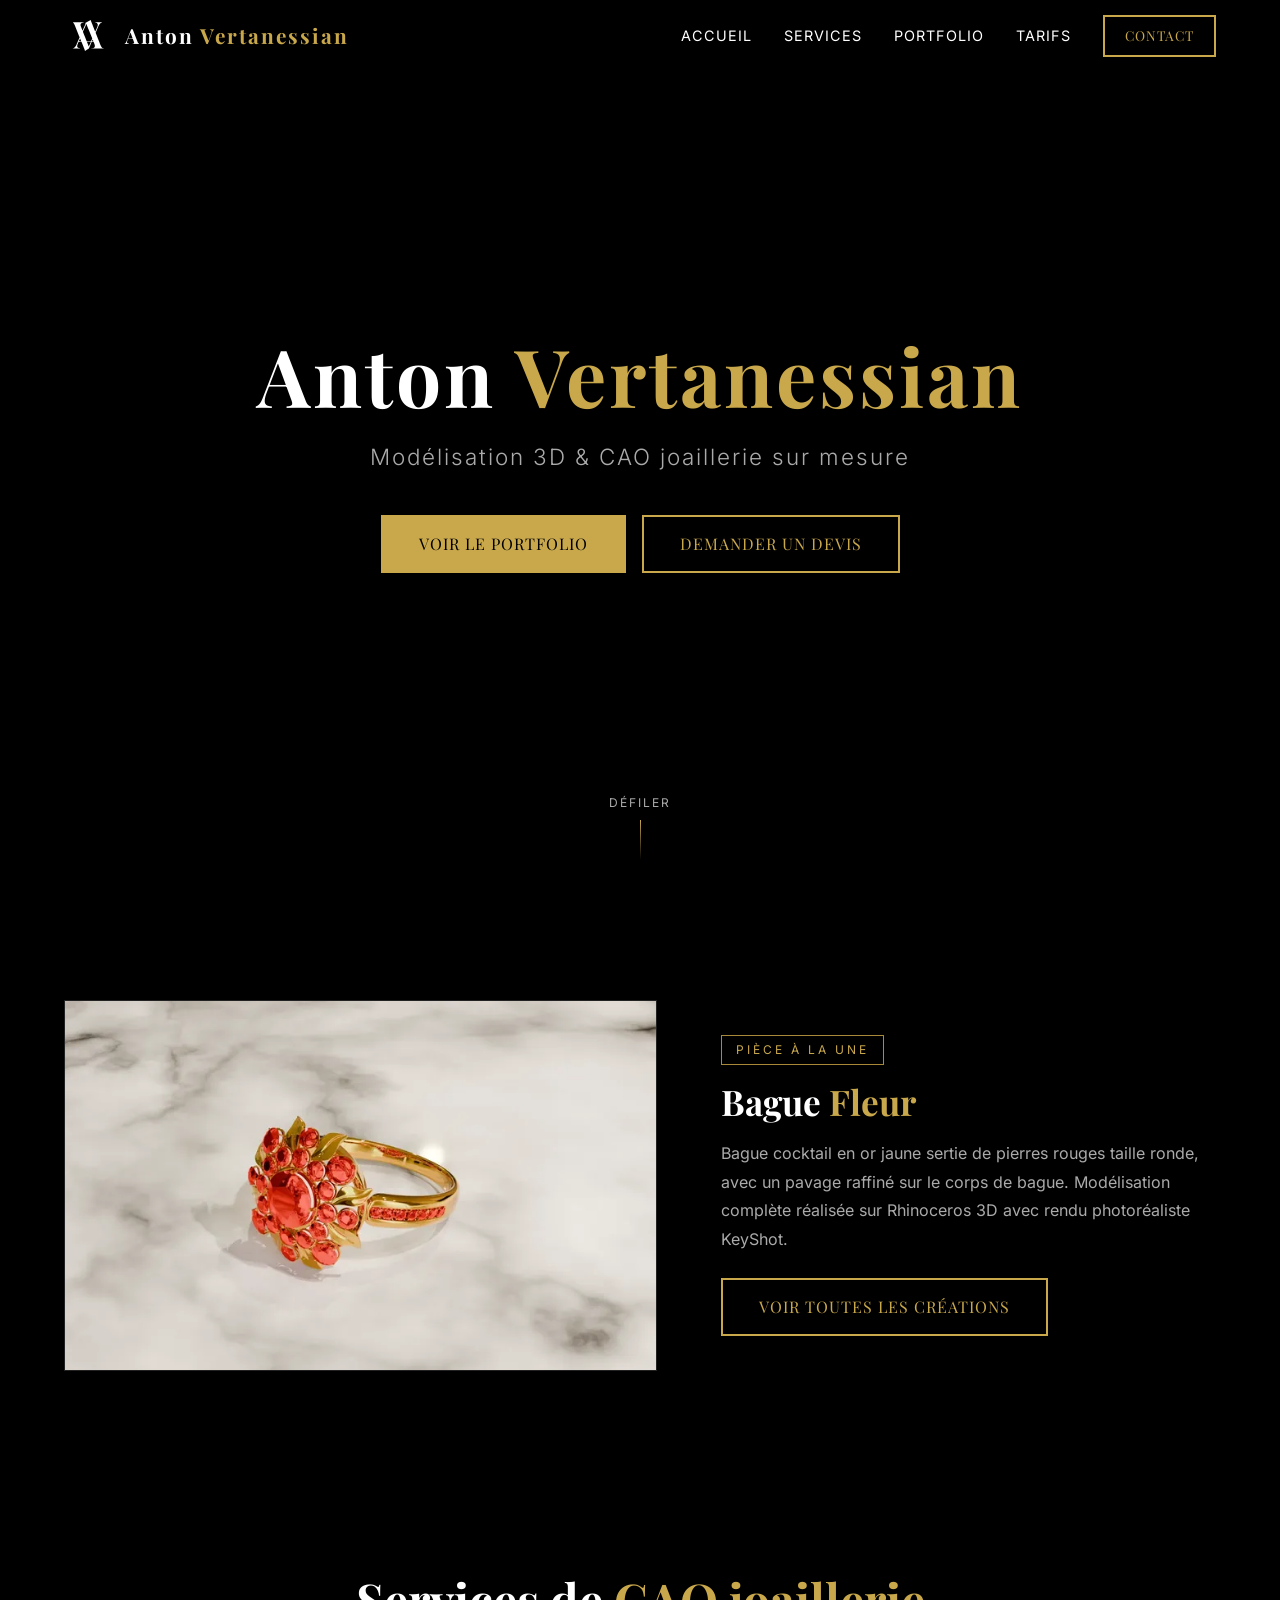
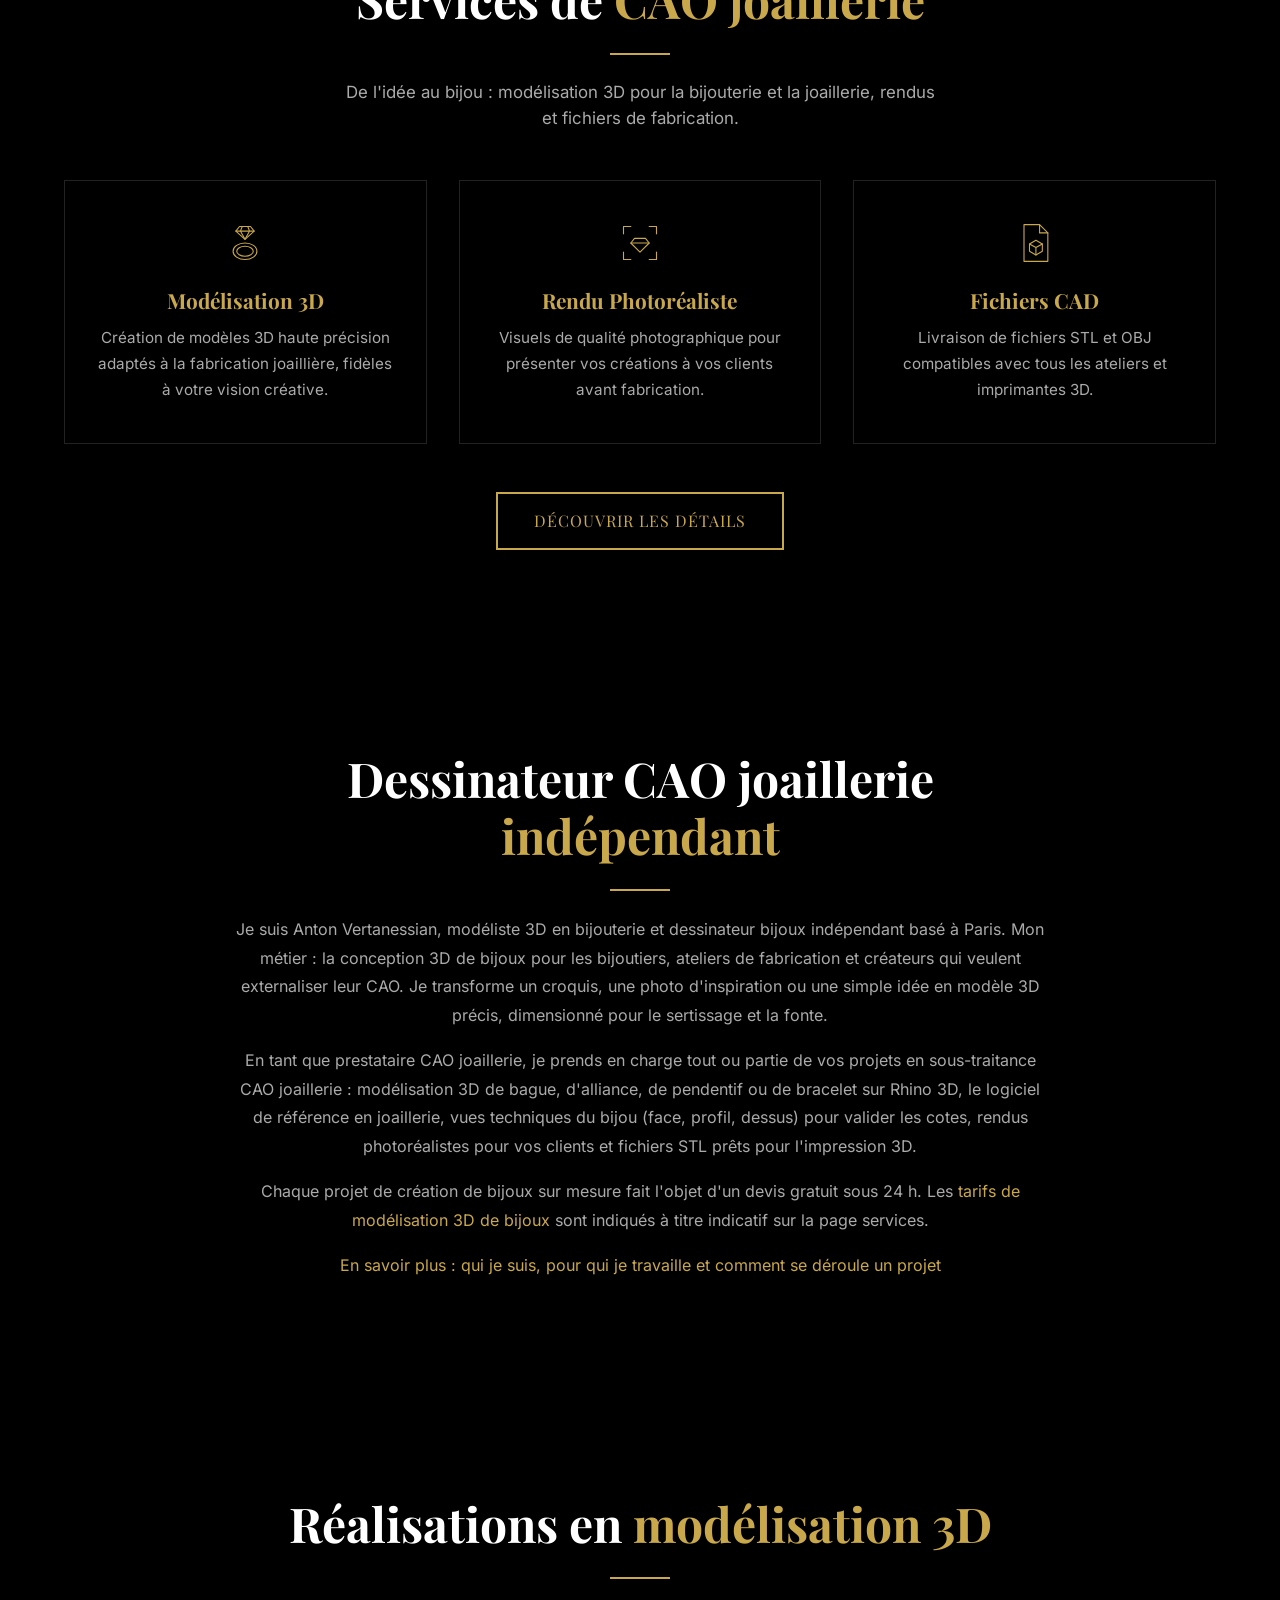
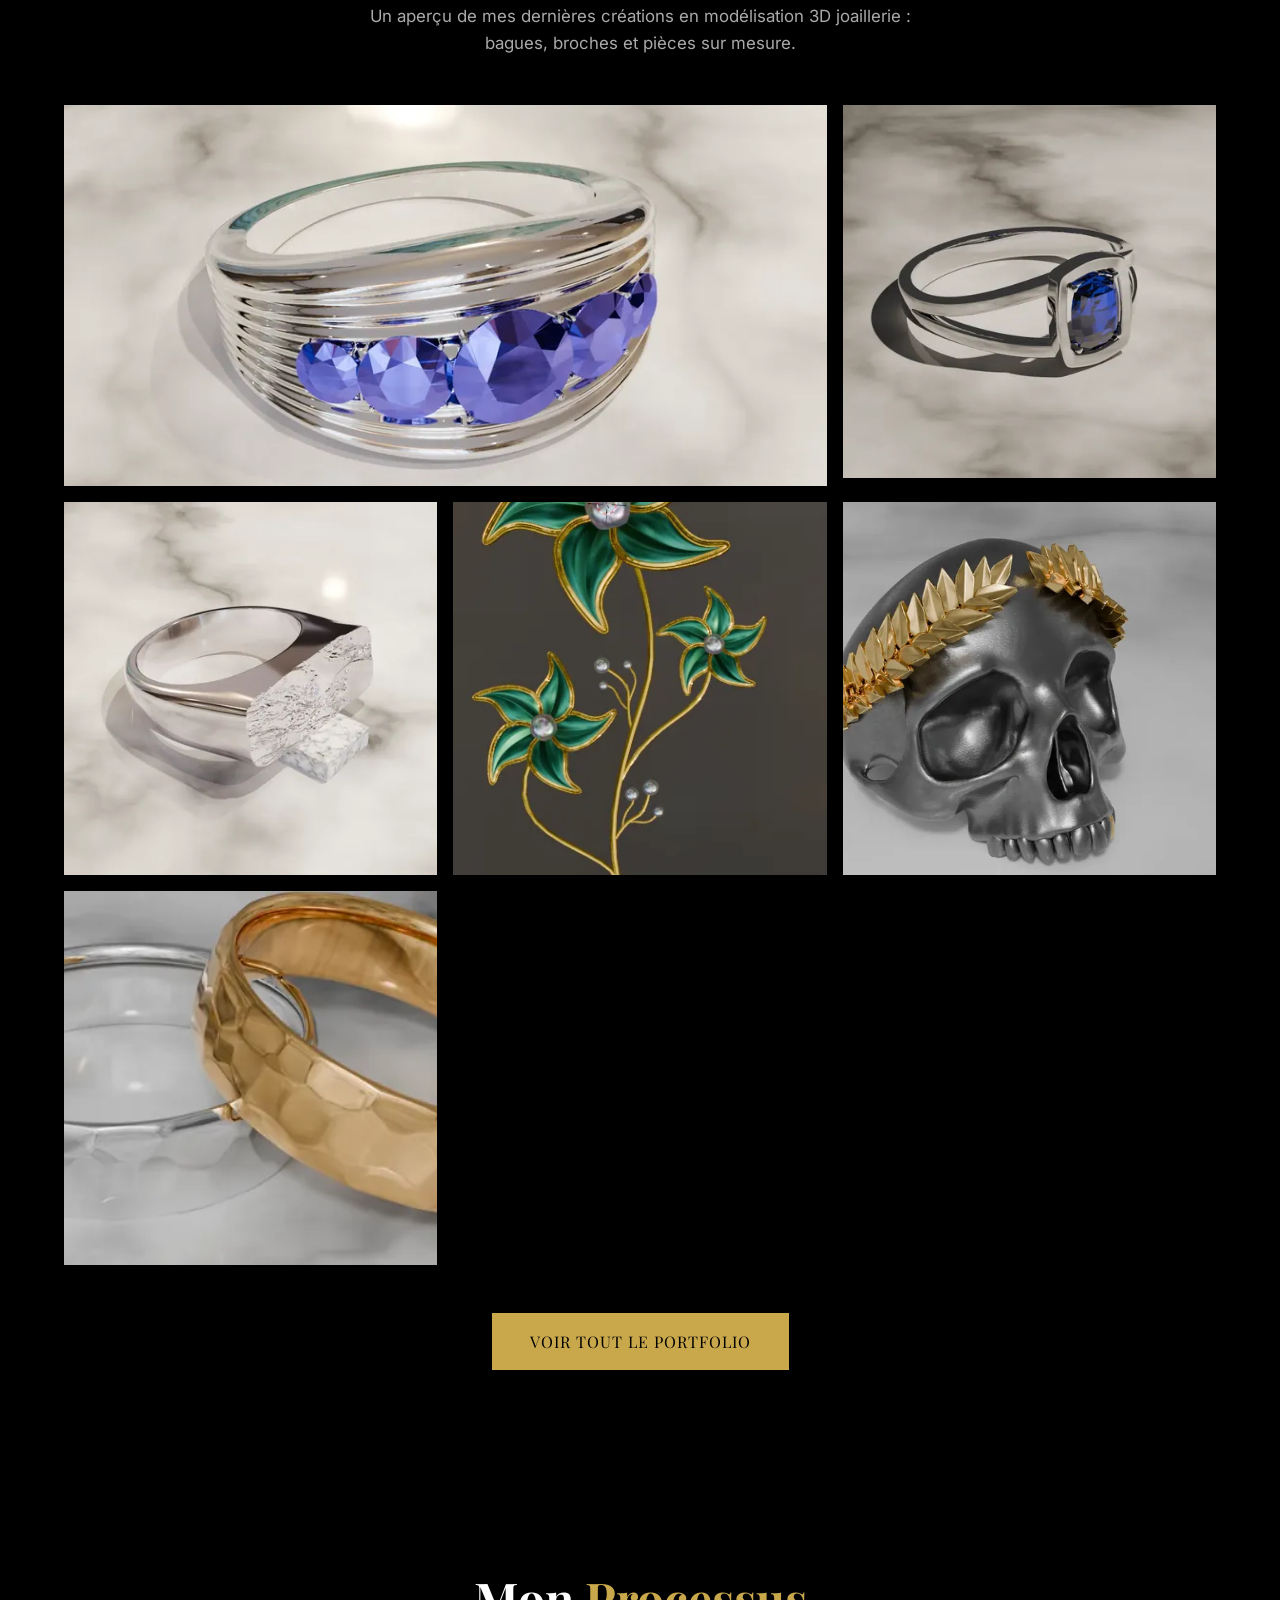
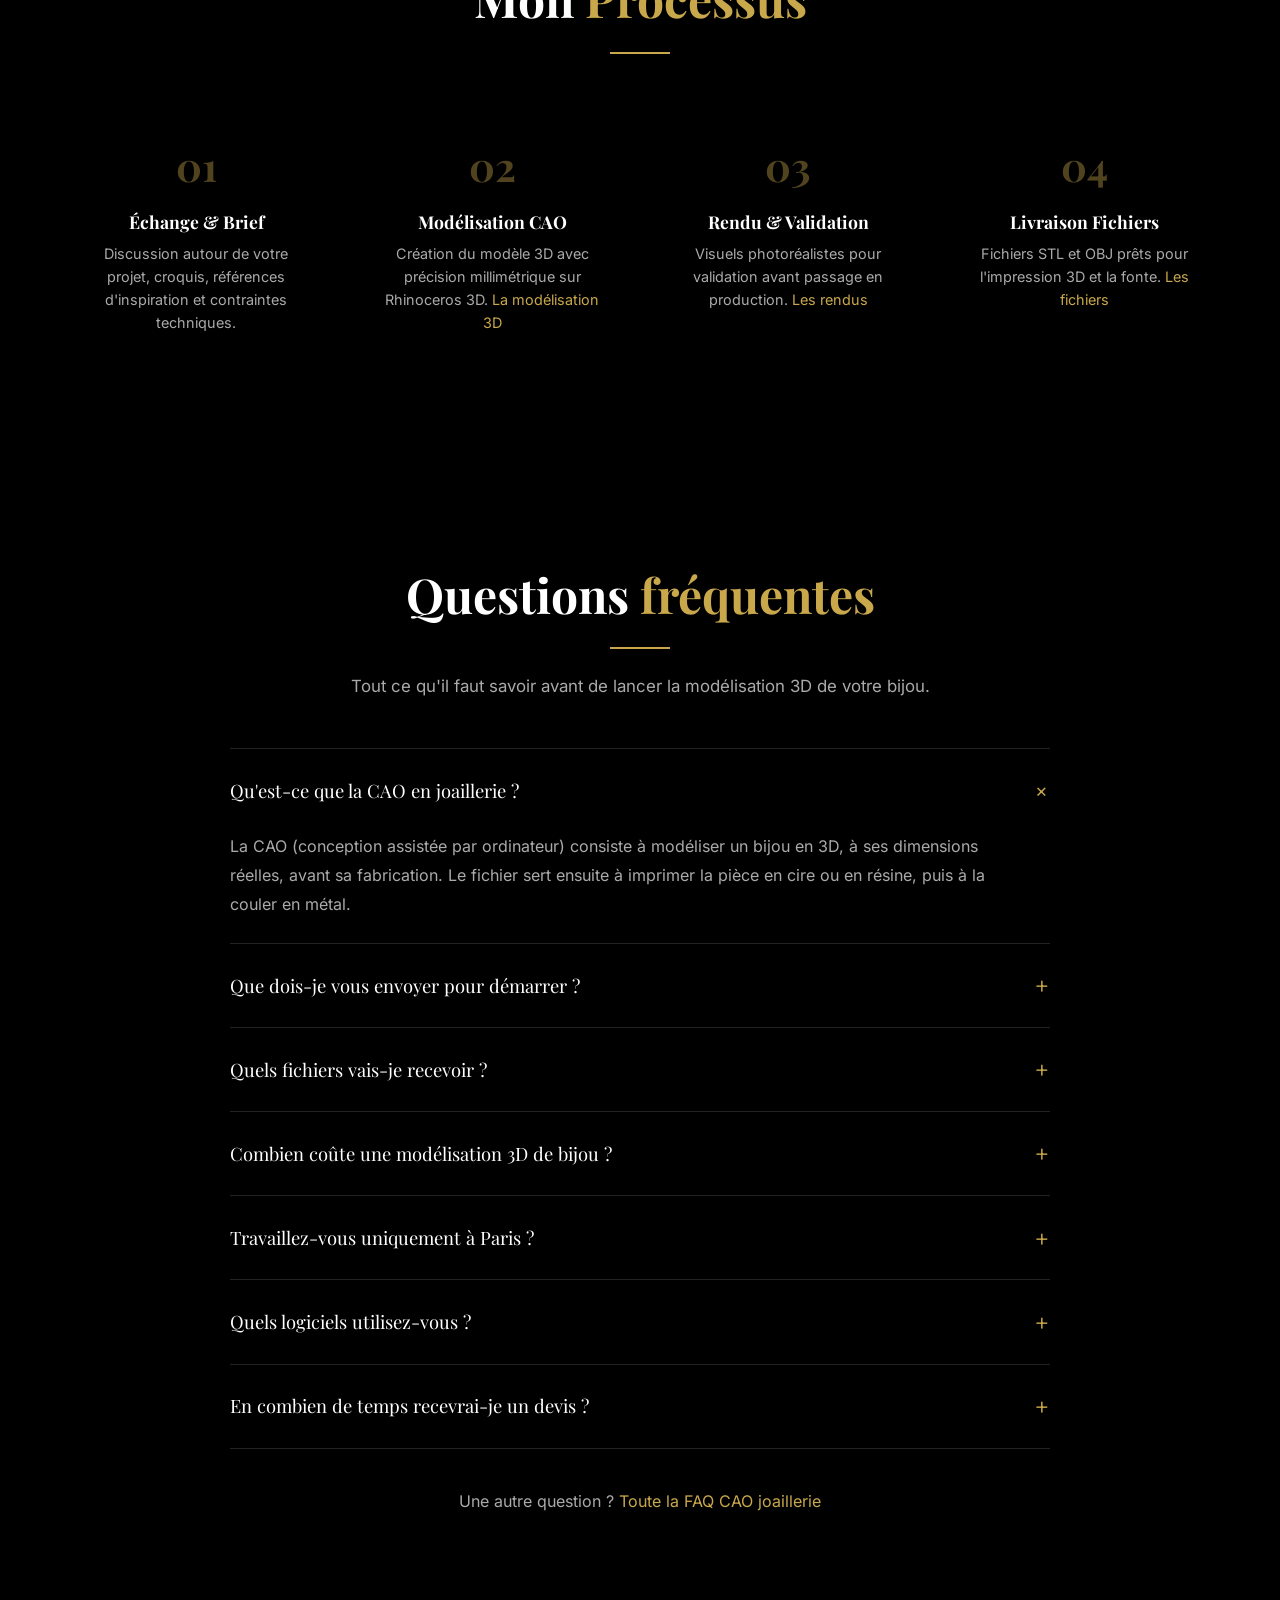
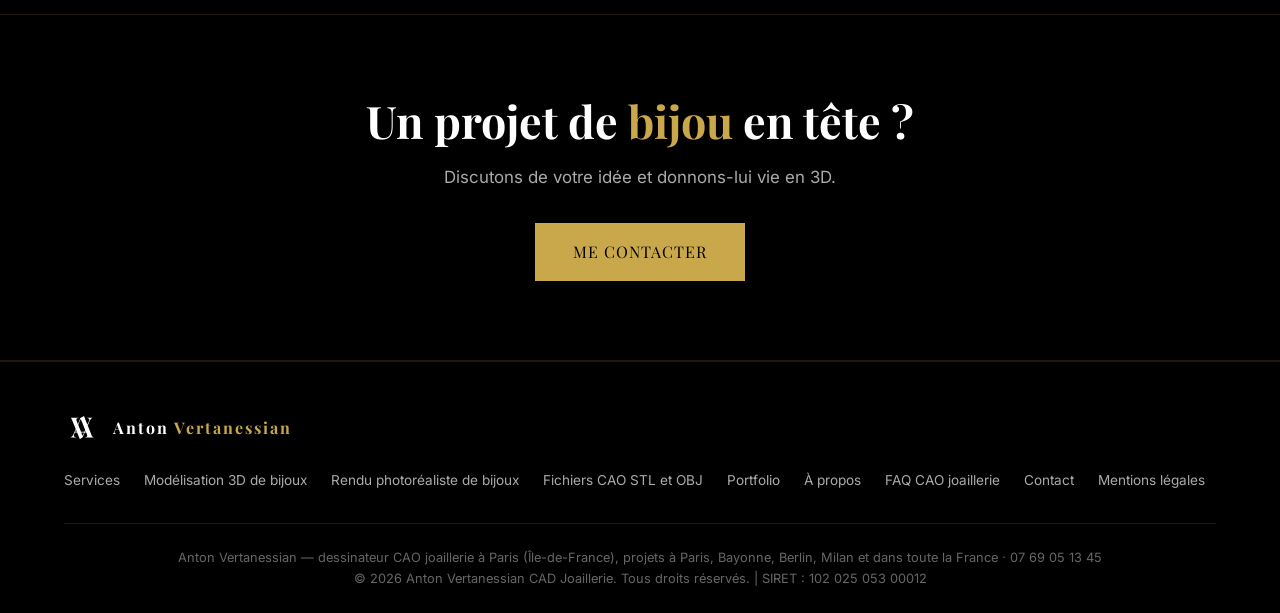
==== commit 65522cf4: "Zone d'intervention : Paris, Bayonne, Berlin et Milan - FAQ : nouvelle question « Travaillez-vous à " ====
--- a/index.html
+++ b/index.html
@@ -3,7 +3,9 @@
 <head>
   <meta charset="UTF-8">
   <meta name="viewport" content="width=device-width, initial-scale=1.0">
-  <title>CAO joaillerie &amp; modélisation 3D de bijoux | Anton Vertanessian</title>
+  <!-- /index.html -> / : GitHub Pages ne permet pas de 301 ; la canonique pointe deja vers /. Pas de boucle : / a pour chemin "/". -->
+  <script>if(/\/index\.html$/.test(location.pathname))location.replace(location.pathname.replace(/index\.html$/,"")+location.search+location.hash)</script>
+  <title>CAO joaillerie et modélisation 3D | Anton Vertanessian</title>
   <meta name="description" content="Dessinateur CAO joaillerie indépendant à Paris : modélisation 3D de bijoux, rendus photoréalistes et fichiers STL prêts à imprimer. Devis gratuit sous 24 h.">
   <meta name="robots" content="index, follow, max-image-preview:large">
   <link rel="canonical" href="https://didiland.dpdns.org/">
@@ -13,7 +15,7 @@
   <meta property="og:type" content="website">
   <meta property="og:locale" content="fr_FR">
   <meta property="og:site_name" content="Anton Vertanessian CAD Joaillerie">
-  <meta property="og:title" content="CAO joaillerie &amp; modélisation 3D de bijoux | Anton Vertanessian">
+  <meta property="og:title" content="CAO joaillerie et modélisation 3D | Anton Vertanessian">
   <meta property="og:description" content="Dessinateur CAO joaillerie indépendant à Paris : modélisation 3D de bijoux, rendus photoréalistes et fichiers STL prêts à imprimer. Devis gratuit sous 24 h.">
   <meta property="og:url" content="https://didiland.dpdns.org/">
   <meta property="og:image" content="https://didiland.dpdns.org/images/og-bague-fleur-cao-joaillerie.jpg">
@@ -21,9 +23,9 @@
   <meta property="og:image:height" content="630">
   <meta property="og:image:alt" content="Bague Fleur en or jaune modélisée en CAO joaillerie">
   <meta name="twitter:card" content="summary_large_image">
-  <meta name="twitter:title" content="CAO joaillerie &amp; modélisation 3D de bijoux | Anton Vertanessian">
+  <meta name="twitter:title" content="CAO joaillerie et modélisation 3D | Anton Vertanessian">
   <meta name="twitter:description" content="Dessinateur CAO joaillerie indépendant à Paris : modélisation 3D de bijoux, rendus photoréalistes et fichiers STL prêts à imprimer. Devis gratuit sous 24 h.">
-  <script type="application/ld+json">{"@context":"https://schema.org","@graph":[{"@type":"WebSite","@id":"https://didiland.dpdns.org/#website","url":"https://didiland.dpdns.org/","name":"Anton Vertanessian CAD Joaillerie","alternateName":"Anton Vertanessian","description":"Site d'Anton Vertanessian, dessinateur CAO joaillerie indépendant à Paris : modélisation 3D de bijoux, rendus photoréalistes et fichiers STL.","inLanguage":"fr-FR","publisher":{"@id":"https://didiland.dpdns.org/#business"},"copyrightHolder":{"@id":"https://didiland.dpdns.org/#anton"}},{"@type":"ProfessionalService","@id":"https://didiland.dpdns.org/#business","name":"Anton Vertanessian CAD Joaillerie","alternateName":["Anton Vertanessian","CAO joaillerie Anton Vertanessian"],"description":"Prestataire indépendant spécialisé en CAO joaillerie à Paris : modélisation 3D de bijoux sur mesure, rendus photoréalistes et fichiers STL prêts pour l'impression 3D et la fonte, pour les bijoutiers, joailliers, ateliers de fabrication et créateurs.","url":"https://didiland.dpdns.org/","logo":{"@type":"ImageObject","@id":"https://didiland.dpdns.org/#logo","url":"https://didiland.dpdns.org/images/Logo.svg","contentUrl":"https://didiland.dpdns.org/images/Logo.svg","caption":"Anton Vertanessian CAD Joaillerie"},"image":"https://didiland.dpdns.org/images/og-bague-fleur-cao-joaillerie.jpg","email":"anton.chebab@gmail.com","telephone":"+33769051345","address":{"@type":"PostalAddress","addressLocality":"Paris","addressRegion":"Île-de-France","addressCountry":"FR"},"areaServed":[{"@type":"City","name":"Paris"},{"@type":"AdministrativeArea","name":"Île-de-France"},{"@type":"Country","name":"France"}],"priceRange":"30 € – 150 €","founder":{"@id":"https://didiland.dpdns.org/#anton"},"slogan":"Modélisation 3D & CAO joaillerie sur mesure","mainEntityOfPage":{"@id":"https://didiland.dpdns.org/a-propos.html#webpage"},"identifier":{"@type":"PropertyValue","propertyID":"SIRET","value":"10202505300012"},"currenciesAccepted":"EUR","knowsLanguage":"fr","knowsAbout":["CAO joaillerie","Modélisation 3D de bijoux","Modélisation 3D bijouterie","Conception 3D de bijoux","Conception 3D de bagues","Modélisation 3D de bagues","Modélisation 3D d'alliances","Dessin 3D de bijoux","Dessin technique de bijoux","Sous-traitance CAO joaillerie","Rendu photoréaliste de bijoux","Fichiers STL pour impression 3D","Fonte à la cire perdue","Serti griffes","Serti clos","Serti pavé","Rhinoceros 3D","Rhino 3D joaillerie","ZBrush","Blender","KeyShot","V-Ray"],"audience":{"@type":"BusinessAudience","audienceType":"Bijoutiers, joailliers, ateliers de fabrication, créateurs de bijoux, maisons de joaillerie"},"contactPoint":{"@type":"ContactPoint","contactType":"customer service","telephone":"+33769051345","email":"anton.chebab@gmail.com","url":"https://didiland.dpdns.org/contact.html","areaServed":"FR","availableLanguage":"fr","hoursAvailable":{"@type":"OpeningHoursSpecification","dayOfWeek":["Monday","Tuesday","Wednesday","Thursday","Friday","Saturday"]}},"hasOfferCatalog":{"@type":"OfferCatalog","name":"Services de CAO joaillerie","itemListElement":[{"@type":"Offer","itemOffered":{"@id":"https://didiland.dpdns.org/modelisation-3d-bijoux.html#service"}},{"@type":"Offer","itemOffered":{"@id":"https://didiland.dpdns.org/rendu-photorealiste-bijoux.html#service"}},{"@type":"Offer","itemOffered":{"@id":"https://didiland.dpdns.org/fichiers-cao-stl-bijoux.html#service"}}]}},{"@type":"Person","@id":"https://didiland.dpdns.org/#anton","name":"Anton Vertanessian","jobTitle":"Dessinateur CAO joaillerie indépendant","url":"https://didiland.dpdns.org/a-propos.html","worksFor":{"@id":"https://didiland.dpdns.org/#business"},"description":"Dessinateur CAO joaillerie et modéliste 3D en bijouterie, indépendant, basé à Paris. Il modélise des bijoux en 3D pour les bijoutiers, joailliers, ateliers de fabrication et créateurs.","mainEntityOfPage":{"@id":"https://didiland.dpdns.org/a-propos.html#webpage"},"workLocation":{"@type":"Place","name":"Paris, Île-de-France","address":{"@type":"PostalAddress","addressLocality":"Paris","addressRegion":"Île-de-France","addressCountry":"FR"}},"knowsLanguage":"fr","knowsAbout":["CAO joaillerie","Modélisation 3D de bijoux","Modélisation 3D bijouterie","Conception 3D de bijoux","Conception 3D de bagues","Modélisation 3D de bagues","Modélisation 3D d'alliances","Dessin 3D de bijoux","Dessin technique de bijoux","Sous-traitance CAO joaillerie","Rendu photoréaliste de bijoux","Fichiers STL pour impression 3D","Fonte à la cire perdue","Serti griffes","Serti clos","Serti pavé","Rhinoceros 3D","Rhino 3D joaillerie","ZBrush","Blender","KeyShot","V-Ray"]},{"@type":"WebPage","@id":"https://didiland.dpdns.org/#webpage","url":"https://didiland.dpdns.org/","name":"CAO joaillerie & modélisation 3D de bijoux | Anton Vertanessian","description":"Dessinateur CAO joaillerie indépendant à Paris : modélisation 3D de bijoux, rendus photoréalistes et fichiers STL prêts à imprimer. Devis gratuit sous 24 h.","inLanguage":"fr-FR","isPartOf":{"@id":"https://didiland.dpdns.org/#website"},"about":{"@id":"https://didiland.dpdns.org/#business"},"primaryImageOfPage":{"@type":"ImageObject","url":"https://didiland.dpdns.org/images/og-bague-fleur-cao-joaillerie.jpg"},"dateModified":"2026-11-13","mainEntity":{"@id":"https://didiland.dpdns.org/#business"}},{"@type":"Service","@id":"https://didiland.dpdns.org/modelisation-3d-bijoux.html#service","name":"Modélisation 3D de bijoux sur mesure","serviceType":"Modélisation 3D de bijoux","url":"https://didiland.dpdns.org/modelisation-3d-bijoux.html","provider":{"@id":"https://didiland.dpdns.org/#business"},"description":"Modèles 3D haute précision adaptés à la fabrication joaillière."},{"@type":"Service","@id":"https://didiland.dpdns.org/rendu-photorealiste-bijoux.html#service","name":"Rendu photoréaliste de bijoux","serviceType":"Rendu photoréaliste de bijoux","url":"https://didiland.dpdns.org/rendu-photorealiste-bijoux.html","provider":{"@id":"https://didiland.dpdns.org/#business"},"description":"Visuels de qualité photographique avant fabrication."},{"@type":"Service","@id":"https://didiland.dpdns.org/fichiers-cao-stl-bijoux.html#service","name":"Fichiers CAO STL et OBJ","serviceType":"Fichiers CAO STL et OBJ pour la joaillerie","url":"https://didiland.dpdns.org/fichiers-cao-stl-bijoux.html","provider":{"@id":"https://didiland.dpdns.org/#business"},"description":"Fichiers prêts pour l'impression 3D cire ou résine et la fonte."},{"@type":"FAQPage","@id":"https://didiland.dpdns.org/#faq","inLanguage":"fr-FR","isPartOf":{"@id":"https://didiland.dpdns.org/#webpage"},"mainEntity":[{"@type":"Question","name":"Qu'est-ce que la CAO en joaillerie ?","acceptedAnswer":{"@type":"Answer","text":"La CAO (conception assistée par ordinateur) consiste à modéliser un bijou en 3D, à ses dimensions réelles, avant sa fabrication. Le fichier sert ensuite à imprimer la pièce en cire ou en résine, puis à la couler en métal."}},{"@type":"Question","name":"Que dois-je vous envoyer pour démarrer ?","acceptedAnswer":{"@type":"Answer","text":"Un croquis, des photos d'inspiration ou une description de la pièce, avec si possible le tour de doigt, les dimensions des pierres et le métal souhaité."}},{"@type":"Question","name":"Quels fichiers vais-je recevoir ?","acceptedAnswer":{"@type":"Answer","text":"Des fichiers STL, pour l'impression 3D et la fonte, et OBJ, pour le rendu et la visualisation. Ils sont vérifiés et inclus avec chaque modélisation : en savoir plus sur les fichiers CAO."}},{"@type":"Question","name":"Combien coûte une modélisation 3D de bijou ?","acceptedAnswer":{"@type":"Answer","text":"Les prix sont indicatifs : à partir de 40 € pour un solitaire simple, 50 € pour un pendentif, 130 – 150 € pour un bracelet tennis. Le rendu photoréaliste est à +20 €. Voir la grille complète."}},{"@type":"Question","name":"Travaillez-vous uniquement à Paris ?","acceptedAnswer":{"@type":"Answer","text":"Je suis basé à Paris et je travaille avec des joailliers, ateliers et créateurs partout en France : tout se fait à distance, par email et téléphone. Demander un devis."}},{"@type":"Question","name":"Quels logiciels utilisez-vous ?","acceptedAnswer":{"@type":"Answer","text":"Rhinoceros 3D (Rhino) et ZBrush pour la modélisation 3D, KeyShot et V-Ray pour les rendus photoréalistes."}},{"@type":"Question","name":"En combien de temps recevrai-je un devis ?","acceptedAnswer":{"@type":"Answer","text":"Je réponds sous 24 h, du lundi au samedi, avec un devis gratuit et personnalisé."}}]}]}</script>
+  <script type="application/ld+json">{"@context":"https://schema.org","@graph":[{"@type":"WebSite","@id":"https://didiland.dpdns.org/#website","url":"https://didiland.dpdns.org/","name":"Anton Vertanessian CAD Joaillerie","alternateName":"Anton Vertanessian","description":"Site d'Anton Vertanessian, dessinateur CAO joaillerie indépendant à Paris : modélisation 3D de bijoux, rendus photoréalistes et fichiers STL.","inLanguage":"fr-FR","publisher":{"@id":"https://didiland.dpdns.org/#business"},"copyrightHolder":{"@id":"https://didiland.dpdns.org/#anton"}},{"@type":"ProfessionalService","@id":"https://didiland.dpdns.org/#business","name":"Anton Vertanessian CAD Joaillerie","alternateName":["Anton Vertanessian","CAO joaillerie Anton Vertanessian"],"description":"Prestataire indépendant spécialisé en CAO joaillerie à Paris : modélisation 3D de bijoux sur mesure, rendus photoréalistes et fichiers STL prêts pour l'impression 3D et la fonte, pour les bijoutiers, joailliers, ateliers de fabrication et créateurs.","url":"https://didiland.dpdns.org/","logo":{"@type":"ImageObject","@id":"https://didiland.dpdns.org/#logo","url":"https://didiland.dpdns.org/images/Logo.svg","contentUrl":"https://didiland.dpdns.org/images/Logo.svg","caption":"Anton Vertanessian CAD Joaillerie"},"image":"https://didiland.dpdns.org/images/og-bague-fleur-cao-joaillerie.jpg","email":"anton.chebab@gmail.com","telephone":"+33769051345","address":{"@type":"PostalAddress","addressLocality":"Paris","addressRegion":"Île-de-France","addressCountry":"FR"},"areaServed":[{"@type":"City","name":"Paris","containedInPlace":{"@type":"Country","name":"France"}},{"@type":"City","name":"Bayonne","containedInPlace":{"@type":"Country","name":"France"}},{"@type":"City","name":"Berlin","containedInPlace":{"@type":"Country","name":"Allemagne"}},{"@type":"City","name":"Milan","alternateName":"Milano","containedInPlace":{"@type":"Country","name":"Italie"}},{"@type":"AdministrativeArea","name":"Île-de-France"},{"@type":"Country","name":"France"}],"priceRange":"20 € – 150 €","founder":{"@id":"https://didiland.dpdns.org/#anton"},"slogan":"Modélisation 3D & CAO joaillerie sur mesure","mainEntityOfPage":{"@id":"https://didiland.dpdns.org/a-propos.html#webpage"},"identifier":{"@type":"PropertyValue","propertyID":"SIRET","value":"10202505300012"},"currenciesAccepted":"EUR","knowsLanguage":"fr","knowsAbout":["CAO joaillerie","Modélisation 3D de bijoux","Modélisation 3D bijouterie","Conception 3D de bijoux","Conception 3D de bagues","Modélisation 3D de bagues","Modélisation 3D d'alliances","Dessin 3D de bijoux","Dessin technique de bijoux","Sous-traitance CAO joaillerie","Rendu photoréaliste de bijoux","Fichiers STL pour impression 3D","Fonte à la cire perdue","Serti griffes","Serti clos","Serti pavé","Rhinoceros 3D","Rhino 3D joaillerie","ZBrush","Blender","KeyShot","V-Ray"],"audience":{"@type":"BusinessAudience","audienceType":"Bijoutiers, joailliers, ateliers de fabrication, créateurs de bijoux, maisons de joaillerie"},"contactPoint":{"@type":"ContactPoint","contactType":"customer service","telephone":"+33769051345","email":"anton.chebab@gmail.com","url":"https://didiland.dpdns.org/contact.html","areaServed":["FR","DE","IT"],"availableLanguage":"fr","hoursAvailable":{"@type":"OpeningHoursSpecification","dayOfWeek":["Monday","Tuesday","Wednesday","Thursday","Friday","Saturday"]}},"hasOfferCatalog":{"@type":"OfferCatalog","name":"Services de CAO joaillerie","itemListElement":[{"@type":"Offer","itemOffered":{"@id":"https://didiland.dpdns.org/modelisation-3d-bijoux.html#service"}},{"@type":"Offer","itemOffered":{"@id":"https://didiland.dpdns.org/rendu-photorealiste-bijoux.html#service"}},{"@type":"Offer","itemOffered":{"@id":"https://didiland.dpdns.org/fichiers-cao-stl-bijoux.html#service"}}]}},{"@type":"Person","@id":"https://didiland.dpdns.org/#anton","name":"Anton Vertanessian","jobTitle":"Dessinateur CAO joaillerie indépendant","url":"https://didiland.dpdns.org/a-propos.html","worksFor":{"@id":"https://didiland.dpdns.org/#business"},"description":"Dessinateur CAO joaillerie et modéliste 3D en bijouterie, indépendant, basé à Paris. Il modélise des bijoux en 3D pour les bijoutiers, joailliers, ateliers de fabrication et créateurs.","mainEntityOfPage":{"@id":"https://didiland.dpdns.org/a-propos.html#webpage"},"workLocation":{"@type":"Place","name":"Paris, Île-de-France","address":{"@type":"PostalAddress","addressLocality":"Paris","addressRegion":"Île-de-France","addressCountry":"FR"}},"knowsLanguage":"fr","knowsAbout":["CAO joaillerie","Modélisation 3D de bijoux","Modélisation 3D bijouterie","Conception 3D de bijoux","Conception 3D de bagues","Modélisation 3D de bagues","Modélisation 3D d'alliances","Dessin 3D de bijoux","Dessin technique de bijoux","Sous-traitance CAO joaillerie","Rendu photoréaliste de bijoux","Fichiers STL pour impression 3D","Fonte à la cire perdue","Serti griffes","Serti clos","Serti pavé","Rhinoceros 3D","Rhino 3D joaillerie","ZBrush","Blender","KeyShot","V-Ray"]},{"@type":"WebPage","@id":"https://didiland.dpdns.org/#webpage","url":"https://didiland.dpdns.org/","name":"CAO joaillerie et modélisation 3D | Anton Vertanessian","description":"Dessinateur CAO joaillerie indépendant à Paris : modélisation 3D de bijoux, rendus photoréalistes et fichiers STL prêts à imprimer. Devis gratuit sous 24 h.","inLanguage":"fr-FR","isPartOf":{"@id":"https://didiland.dpdns.org/#website"},"about":{"@id":"https://didiland.dpdns.org/#business"},"primaryImageOfPage":{"@type":"ImageObject","url":"https://didiland.dpdns.org/images/og-bague-fleur-cao-joaillerie.jpg"},"dateModified":"2026-11-13","mainEntity":{"@id":"https://didiland.dpdns.org/#business"}},{"@type":"Service","@id":"https://didiland.dpdns.org/modelisation-3d-bijoux.html#service","name":"Modélisation 3D de bijoux sur mesure","serviceType":"Modélisation 3D de bijoux","url":"https://didiland.dpdns.org/modelisation-3d-bijoux.html","provider":{"@id":"https://didiland.dpdns.org/#business"},"description":"Modèles 3D haute précision adaptés à la fabrication joaillière."},{"@type":"Service","@id":"https://didiland.dpdns.org/rendu-photorealiste-bijoux.html#service","name":"Rendu photoréaliste de bijoux","serviceType":"Rendu photoréaliste de bijoux","url":"https://didiland.dpdns.org/rendu-photorealiste-bijoux.html","provider":{"@id":"https://didiland.dpdns.org/#business"},"description":"Visuels de qualité photographique avant fabrication."},{"@type":"Service","@id":"https://didiland.dpdns.org/fichiers-cao-stl-bijoux.html#service","name":"Fichiers CAO STL et OBJ","serviceType":"Fichiers CAO STL et OBJ pour la joaillerie","url":"https://didiland.dpdns.org/fichiers-cao-stl-bijoux.html","provider":{"@id":"https://didiland.dpdns.org/#business"},"description":"Fichiers prêts pour l'impression 3D cire ou résine et la fonte."},{"@type":"FAQPage","@id":"https://didiland.dpdns.org/#faq","inLanguage":"fr-FR","isPartOf":{"@id":"https://didiland.dpdns.org/#webpage"},"mainEntity":[{"@type":"Question","name":"Qu'est-ce que la CAO en joaillerie ?","acceptedAnswer":{"@type":"Answer","text":"La CAO (conception assistée par ordinateur) consiste à modéliser un bijou en 3D, à ses dimensions réelles, avant sa fabrication. Le fichier sert ensuite à imprimer la pièce en cire ou en résine, puis à la couler en métal."}},{"@type":"Question","name":"Que dois-je vous envoyer pour démarrer ?","acceptedAnswer":{"@type":"Answer","text":"Un croquis, des photos d'inspiration ou une description de la pièce, avec si possible le tour de doigt, les dimensions des pierres et le métal souhaité."}},{"@type":"Question","name":"Quels fichiers vais-je recevoir ?","acceptedAnswer":{"@type":"Answer","text":"Des fichiers STL, pour l'impression 3D et la fonte, et OBJ, pour le rendu et la visualisation. Ils sont vérifiés et inclus avec chaque modélisation : en savoir plus sur les fichiers CAO."}},{"@type":"Question","name":"Combien coûte une modélisation 3D de bijou ?","acceptedAnswer":{"@type":"Answer","text":"Les prix sont indicatifs : de 30 à 60 € pour un solitaire simple, de 40 à 70 € pour un pendentif, de 130 à 150 € pour un bracelet tennis. Le rendu photoréaliste est à +20 €. Voir la grille complète."}},{"@type":"Question","name":"Travaillez-vous uniquement à Paris ?","acceptedAnswer":{"@type":"Answer","text":"Non. Je suis basé à Paris et je travaille avec des joailliers, ateliers et créateurs à Paris, Bayonne, Berlin et Milan, ainsi que partout en France : le suivi se fait à distance, par email et téléphone. Demander un devis."}},{"@type":"Question","name":"Quels logiciels utilisez-vous ?","acceptedAnswer":{"@type":"Answer","text":"Rhinoceros 3D (Rhino) et ZBrush pour la modélisation 3D, KeyShot et V-Ray pour les rendus photoréalistes."}},{"@type":"Question","name":"En combien de temps recevrai-je un devis ?","acceptedAnswer":{"@type":"Answer","text":"Je réponds sous 24 h, du lundi au samedi, avec un devis gratuit et personnalisé."}}]}]}</script>
   <link rel="preload" href="fonts/inter-latin.woff2" as="font" type="font/woff2" crossorigin>
   <link rel="preload" href="fonts/playfair-display-latin.woff2" as="font" type="font/woff2" crossorigin>
   <link rel="icon" type="image/svg+xml" href="images/Logo.svg">
@@ -224,11 +226,11 @@
         </details>
         <details class="faq-item">
           <summary>Combien coûte une modélisation 3D de bijou ?</summary>
-          <p>Les prix sont indicatifs : à partir de 40 € pour un solitaire simple, 50 € pour un pendentif, 130 – 150 € pour un bracelet tennis. Le rendu photoréaliste est à +20 €. <a class="gold" href="services.html#tarifs">Voir la grille complète</a>.</p>
+          <p>Les prix sont indicatifs : de 30 à 60 € pour un solitaire simple, de 40 à 70 € pour un pendentif, de 130 à 150 € pour un bracelet tennis. Le rendu photoréaliste est à +20 €. <a class="gold" href="services.html#tarifs">Voir la grille complète</a>.</p>
         </details>
         <details class="faq-item">
           <summary>Travaillez-vous uniquement à Paris ?</summary>
-          <p>Je suis basé à Paris et je travaille avec des joailliers, ateliers et créateurs partout en France : tout se fait à distance, par email et téléphone. <a class="gold" href="contact.html">Demander un devis</a>.</p>
+          <p>Non. Je suis basé à Paris et je travaille avec des joailliers, ateliers et créateurs à Paris, Bayonne, Berlin et Milan, ainsi que partout en France : le suivi se fait à distance, par email et téléphone. <a class="gold" href="contact.html">Demander un devis</a>.</p>
         </details>
         <details class="faq-item">
           <summary>Quels logiciels utilisez-vous ?</summary>
@@ -272,7 +274,7 @@
         </div>
       </div>
       <div class="footer-bottom">
-        Anton Vertanessian — dessinateur CAO joaillerie à Paris (Île-de-France), projets dans toute la France · <a href="tel:+33769051345">07 69 05 13 45</a><br>&copy; 2026 Anton Vertanessian CAD Joaillerie. Tous droits réservés. | SIRET : 102 025 053 00012
+        Anton Vertanessian — dessinateur CAO joaillerie à Paris (Île-de-France), projets à Paris, Bayonne, Berlin, Milan et dans toute la France · <a href="tel:+33769051345">07 69 05 13 45</a><br>&copy; 2026 Anton Vertanessian CAD Joaillerie. Tous droits réservés. | SIRET : 102 025 053 00012
       </div>
     </div>
   </footer>
